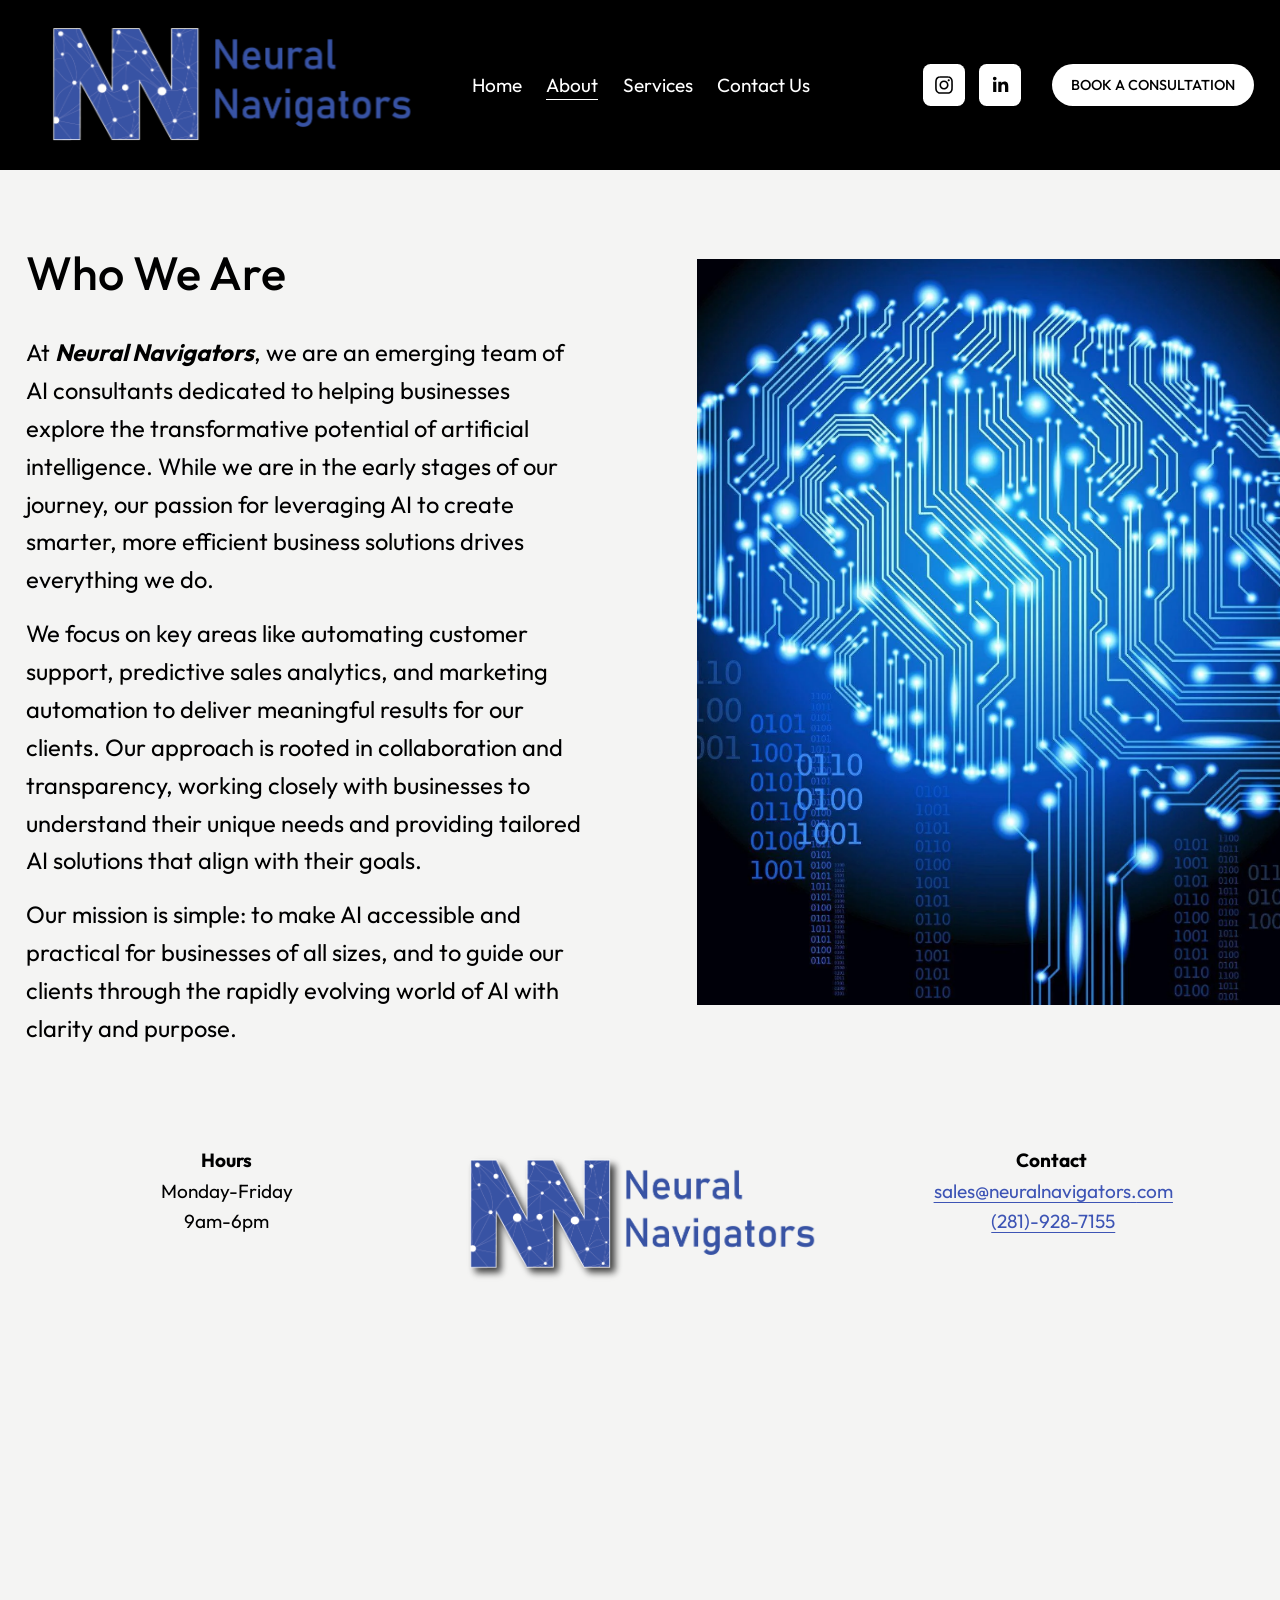
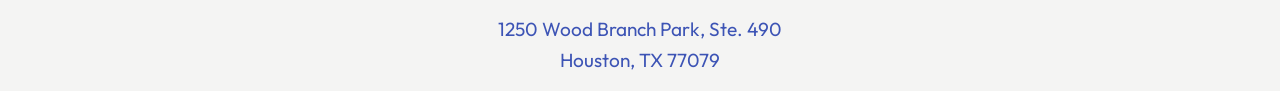
==== about.html @ 1b643cd3 "Static GitHub Pages version of the Squarespace site Co-Authored-By: Claude Opus 5.5 <noreply@anthrop" ====
<!doctype html>
<html xmlns:og="http://opengraphprotocol.org/schema/" xmlns:fb="http://www.facebook.com/2008/fbml" lang="en-US" data-authenticated-account=""><head>
    <meta http-equiv="X-UA-Compatible" content="IE=edge,chrome=1">
    <meta name="viewport" content="width=device-width, initial-scale=1">
    <!-- This is Squarespace. --><!-- squarespaceneuralnavigators -->
<base href="./">
<meta charset="utf-8">
<title>About — Neural Navigators</title>
<meta http-equiv="Accept-CH" content="Sec-CH-UA-Platform-Version, Sec-CH-UA-Model"><link rel="icon" type="image/x-icon" href="assets/img/favicon-c4ba0d.ico">
<link rel="canonical" href="about">
<meta property="og:site_name" content="Neural Navigators">
<meta property="og:title" content="About — Neural Navigators">
<meta property="og:url" content="https://neuralnavigators.com/about">
<meta property="og:type" content="website">
<meta itemprop="name" content="About — Neural Navigators">
<meta itemprop="url" content="https://neuralnavigators.com/about">
<meta name="twitter:title" content="About — Neural Navigators">
<meta name="twitter:url" content="https://neuralnavigators.com/about">
<meta name="twitter:card" content="summary">
<meta name="description" content="">
<style>@keyframes fonts-loading { 0%, 99% { color: transparent; } } html.wf-loading * { animation: fonts-loading 3s; }</style>








<link rel="stylesheet" type="text/css" href="assets/css/website.components.imagefluid.styles-d57b6c.css"><link rel="stylesheet" type="text/css" href="assets/css/website.components.html.styles-5c5753.css"><link rel="stylesheet" type="text/css" href="assets/css/site-ff2eca.css"><link rel="stylesheet" type="text/css" href="assets/css/static-c71069.css">
<!-- End of Squarespace Headers -->
    
    
  
<link rel="preconnect" href="https://fonts.googleapis.com">
<link rel="preconnect" href="https://fonts.gstatic.com" crossorigin>
<link href="https://fonts.googleapis.com/css2?family=Outfit:wght@300;400;500;600;700&display=swap" rel="stylesheet">
<link rel="stylesheet" href="assets/css/static-site.css">
</head>

  <body id="collection-6459299ee067c7358b46404e" class="
      tweak-blog-alternating-side-by-side-width-full tweak-blog-alternating-side-by-side-image-aspect-ratio-11-square tweak-blog-alternating-side-by-side-text-alignment-left tweak-blog-alternating-side-by-side-read-more-style-hide tweak-blog-alternating-side-by-side-image-text-alignment-middle tweak-blog-alternating-side-by-side-delimiter-bullet tweak-blog-alternating-side-by-side-meta-position-top tweak-blog-alternating-side-by-side-primary-meta-categories tweak-blog-alternating-side-by-side-secondary-meta-date tweak-blog-alternating-side-by-side-excerpt-show image-block-poster-text-alignment-center image-block-card-content-position-center image-block-card-text-alignment-left image-block-overlap-content-position-center image-block-overlap-text-alignment-left image-block-collage-content-position-center image-block-collage-text-alignment-center image-block-stack-text-alignment-left form-use-theme-colors form-field-style-solid form-field-shape-square form-field-border-all form-field-checkbox-type-icon form-field-checkbox-fill-solid form-field-checkbox-color-inverted form-field-checkbox-shape-square form-field-checkbox-layout-stack form-field-radio-type-icon form-field-radio-fill-solid form-field-radio-color-normal form-field-radio-shape-pill form-field-radio-layout-stack form-field-survey-fill-solid form-field-survey-color-normal form-field-survey-shape-pill form-field-hover-focus-outline form-submit-button-style-label tweak-global-animations-enabled tweak-global-animations-complexity-level-detailed tweak-global-animations-animation-style-fade tweak-global-animations-animation-type-scale tweak-global-animations-animation-curve-ease tweak-blog-masonry-width-inset tweak-blog-masonry-text-alignment-center tweak-blog-masonry-primary-meta-categories tweak-blog-masonry-secondary-meta-date tweak-blog-masonry-meta-position-top tweak-blog-masonry-read-more-style-hide tweak-blog-masonry-delimiter-space tweak-blog-masonry-image-placement-above tweak-blog-masonry-excerpt-show tweak-portfolio-grid-overlay-width-full tweak-portfolio-grid-overlay-height-large tweak-portfolio-grid-overlay-image-aspect-ratio-11-square tweak-portfolio-grid-overlay-text-placement-center tweak-portfolio-grid-overlay-show-text-after-hover tweak-blog-single-column-width-inset tweak-blog-single-column-text-alignment-center tweak-blog-single-column-image-placement-above tweak-blog-single-column-delimiter-bullet tweak-blog-single-column-read-more-style-show tweak-blog-single-column-primary-meta-categories tweak-blog-single-column-secondary-meta-date tweak-blog-single-column-meta-position-top tweak-blog-single-column-content-full-post header-width-full  tweak-fixed-header tweak-fixed-header-style-basic tweak-blog-item-width-narrow tweak-blog-item-text-alignment-left tweak-blog-item-meta-position-above-title tweak-blog-item-show-date tweak-blog-item-delimiter-bullet tweak-blog-side-by-side-width-inset tweak-blog-side-by-side-image-placement-left tweak-blog-side-by-side-image-aspect-ratio-11-square tweak-blog-side-by-side-primary-meta-categories tweak-blog-side-by-side-secondary-meta-date tweak-blog-side-by-side-meta-position-top tweak-blog-side-by-side-text-alignment-left tweak-blog-side-by-side-image-text-alignment-middle tweak-blog-side-by-side-read-more-style-show tweak-blog-side-by-side-delimiter-bullet tweak-blog-side-by-side-excerpt-show primary-button-style-solid primary-button-shape-pill secondary-button-style-outline secondary-button-shape-pill tertiary-button-style-outline tertiary-button-shape-pill tweak-events-stacked-width-full tweak-events-stacked-height-large tweak-events-stacked-show-thumbnails tweak-events-stacked-thumbnail-size-32-standard tweak-events-stacked-date-style-with-text tweak-events-stacked-show-time tweak-events-stacked-show-location tweak-events-stacked-show-excerpt tweak-blog-basic-grid-width-full tweak-blog-basic-grid-image-aspect-ratio-11-square tweak-blog-basic-grid-text-alignment-left tweak-blog-basic-grid-delimiter-bullet tweak-blog-basic-grid-image-placement-above tweak-blog-basic-grid-read-more-style-hide tweak-blog-basic-grid-primary-meta-categories tweak-blog-basic-grid-secondary-meta-date tweak-blog-basic-grid-excerpt-hide tweak-portfolio-grid-basic-width-full tweak-portfolio-grid-basic-height-small tweak-portfolio-grid-basic-image-aspect-ratio-11-square tweak-portfolio-grid-basic-text-alignment-left tweak-portfolio-grid-basic-hover-effect-fade header-overlay-alignment-center tweak-portfolio-index-background-link-format-stacked tweak-portfolio-index-background-width-full tweak-portfolio-index-background-height-large tweak-portfolio-index-background-vertical-alignment-middle tweak-portfolio-index-background-horizontal-alignment-center tweak-portfolio-index-background-delimiter-none tweak-portfolio-index-background-animation-type-fade tweak-portfolio-index-background-animation-duration-medium tweak-portfolio-hover-follow-layout-inline tweak-portfolio-hover-follow-delimiter-bullet tweak-portfolio-hover-follow-animation-type-fade tweak-portfolio-hover-follow-animation-duration-fast tweak-portfolio-hover-static-layout-inline tweak-portfolio-hover-static-front tweak-portfolio-hover-static-delimiter-hyphen tweak-portfolio-hover-static-animation-type-fade tweak-portfolio-hover-static-animation-duration-fast hide-opentable-icons opentable-style-dark tweak-product-quick-view-button-style-floating tweak-product-quick-view-button-position-center tweak-product-quick-view-lightbox-excerpt-display-truncate tweak-product-quick-view-lightbox-show-arrows tweak-product-quick-view-lightbox-show-close-button tweak-product-quick-view-lightbox-controls-weight-light native-currency-code-usd collection-6459299ee067c7358b46404e collection-type-page collection-layout-default mobile-style-available sqs-seven-one
      
        
          
        
      
    " tabindex="-1">
    <div id="siteWrapper" class="clearfix site-wrapper">
      
        <div id="floatingCart" class="floating-cart hidden">
          <a href="/cart" class="icon icon--stroke icon--fill icon--cart sqs-custom-cart">
            <span class="Cart-inner">
              



  <svg class="icon icon--cart" viewBox="0 0 31 24">
  <g class="svg-icon cart-icon--odd">
    <circle fill="none" stroke-miterlimit="10" cx="22.5" cy="21.5" r="1"></circle>
    <circle fill="none" stroke-miterlimit="10" cx="9.5" cy="21.5" r="1"></circle>
    <path fill="none" stroke-miterlimit="10" d="M0,1.5h5c0.6,0,1.1,0.4,1.1,1l1.7,13
      c0.1,0.5,0.6,1,1.1,1h15c0.5,0,1.2-0.4,1.4-0.9l3.3-8.1c0.2-0.5-0.1-0.9-0.6-0.9H12"></path>
  </g>
</svg>

              <div class="legacy-cart icon-cart-quantity">
                <span class="sqs-cart-quantity">0</span>
              </div>
            </span>
          </a>
        </div>
      

      












  <header data-test="header" id="header" class="
      
        black
      
      header theme-col--primary
    " data-section-theme="black" data-controller="Header" data-current-styles="{
&quot;layout&quot;: &quot;navCenter&quot;,
&quot;action&quot;: {
&quot;href&quot;: &quot;https://neuralnavigators.com/contactus&quot;,
&quot;buttonText&quot;: &quot;Book A Consultation&quot;,
&quot;newWindow&quot;: false
},
&quot;showSocial&quot;: true,
&quot;socialOptions&quot;: {
&quot;socialBorderShape&quot;: &quot;rounded&quot;,
&quot;socialBorderStyle&quot;: &quot;solid&quot;,
&quot;socialBorderThickness&quot;: {
&quot;unit&quot;: &quot;px&quot;,
&quot;value&quot;: 1.0
}
},
&quot;sectionTheme&quot;: &quot;black&quot;,
&quot;menuOverlayTheme&quot;: &quot;light&quot;,
&quot;menuOverlayAnimation&quot;: &quot;fade&quot;,
&quot;cartStyle&quot;: &quot;cart&quot;,
&quot;cartText&quot;: &quot;Cart&quot;,
&quot;showEmptyCartState&quot;: true,
&quot;cartOptions&quot;: {
&quot;iconType&quot;: &quot;stroke-1&quot;,
&quot;cartBorderShape&quot;: &quot;none&quot;,
&quot;cartBorderStyle&quot;: &quot;outline&quot;,
&quot;cartBorderThickness&quot;: {
&quot;unit&quot;: &quot;px&quot;,
&quot;value&quot;: 1.0
}
},
&quot;showButton&quot;: true,
&quot;showCart&quot;: false,
&quot;showAccountLogin&quot;: true,
&quot;headerStyle&quot;: &quot;theme&quot;,
&quot;languagePicker&quot;: {
&quot;enabled&quot;: false,
&quot;iconEnabled&quot;: false,
&quot;iconType&quot;: &quot;globe&quot;,
&quot;flagShape&quot;: &quot;shiny&quot;,
&quot;languageFlags&quot;: [ ]
},
&quot;iconOptions&quot;: {
&quot;desktopDropdownIconOptions&quot;: {
&quot;endcapType&quot;: &quot;square&quot;,
&quot;folderDropdownIcon&quot;: &quot;none&quot;,
&quot;languagePickerIcon&quot;: &quot;openArrowHead&quot;
},
&quot;mobileDropdownIconOptions&quot;: {
&quot;endcapType&quot;: &quot;square&quot;,
&quot;folderDropdownIcon&quot;: &quot;openArrowHead&quot;,
&quot;languagePickerIcon&quot;: &quot;openArrowHead&quot;
}
},
&quot;mobileOptions&quot;: {
&quot;layout&quot;: &quot;logoCenterNavLeft&quot;,
&quot;menuIconOptions&quot;: {
&quot;style&quot;: &quot;tripleLineHamburger&quot;,
&quot;thickness&quot;: {
&quot;unit&quot;: &quot;px&quot;,
&quot;value&quot;: 2.0
}
}
},
&quot;solidOptions&quot;: {
&quot;headerOpacity&quot;: {
&quot;unit&quot;: &quot;%&quot;,
&quot;value&quot;: 100.0
},
&quot;blurBackground&quot;: {
&quot;enabled&quot;: false,
&quot;blurRadius&quot;: {
&quot;unit&quot;: &quot;px&quot;,
&quot;value&quot;: 12.0
}
},
&quot;backgroundColor&quot;: {
&quot;type&quot;: &quot;SITE_PALETTE_COLOR&quot;,
&quot;sitePaletteColor&quot;: {
&quot;colorName&quot;: &quot;white&quot;,
&quot;alphaModifier&quot;: 1.0
}
},
&quot;navigationColor&quot;: {
&quot;type&quot;: &quot;SITE_PALETTE_COLOR&quot;,
&quot;sitePaletteColor&quot;: {
&quot;colorName&quot;: &quot;black&quot;,
&quot;alphaModifier&quot;: 1.0
}
}
},
&quot;gradientOptions&quot;: {
&quot;gradientType&quot;: &quot;faded&quot;,
&quot;headerOpacity&quot;: {
&quot;unit&quot;: &quot;%&quot;,
&quot;value&quot;: 90.0
},
&quot;blurBackground&quot;: {
&quot;enabled&quot;: false,
&quot;blurRadius&quot;: {
&quot;unit&quot;: &quot;px&quot;,
&quot;value&quot;: 12.0
}
},
&quot;backgroundColor&quot;: {
&quot;type&quot;: &quot;SITE_PALETTE_COLOR&quot;,
&quot;sitePaletteColor&quot;: {
&quot;colorName&quot;: &quot;white&quot;,
&quot;alphaModifier&quot;: 1.0
}
},
&quot;navigationColor&quot;: {
&quot;type&quot;: &quot;SITE_PALETTE_COLOR&quot;,
&quot;sitePaletteColor&quot;: {
&quot;colorName&quot;: &quot;black&quot;,
&quot;alphaModifier&quot;: 1.0
}
}
},
&quot;dropShadowOptions&quot;: {
&quot;enabled&quot;: false,
&quot;blur&quot;: {
&quot;unit&quot;: &quot;px&quot;,
&quot;value&quot;: 0.0
},
&quot;spread&quot;: {
&quot;unit&quot;: &quot;px&quot;,
&quot;value&quot;: -48.0
},
&quot;distance&quot;: {
&quot;unit&quot;: &quot;px&quot;,
&quot;value&quot;: 50.0
}
},
&quot;borderOptions&quot;: {
&quot;enabled&quot;: false,
&quot;position&quot;: &quot;bottom&quot;,
&quot;thickness&quot;: {
&quot;unit&quot;: &quot;px&quot;,
&quot;value&quot;: 4.0
},
&quot;color&quot;: {
&quot;type&quot;: &quot;SITE_PALETTE_COLOR&quot;,
&quot;sitePaletteColor&quot;: {
&quot;colorName&quot;: &quot;accent&quot;,
&quot;alphaModifier&quot;: 1.0
}
}
},
&quot;showPromotedElement&quot;: false,
&quot;buttonVariant&quot;: &quot;primary&quot;,
&quot;blurBackground&quot;: {
&quot;enabled&quot;: false,
&quot;blurRadius&quot;: {
&quot;unit&quot;: &quot;px&quot;,
&quot;value&quot;: 12.0
}
},
&quot;headerOpacity&quot;: {
&quot;unit&quot;: &quot;%&quot;,
&quot;value&quot;: 100.0
}
}" data-section-id="header" data-header-style="theme" data-language-picker="{
&quot;enabled&quot;: false,
&quot;iconEnabled&quot;: false,
&quot;iconType&quot;: &quot;globe&quot;,
&quot;flagShape&quot;: &quot;shiny&quot;,
&quot;languageFlags&quot;: [ ]
}" data-first-focusable-element="" tabindex="-1" style="
      
      
        --headerBorderColor: hsla(var(--accent-hsl), 1);
      
      
        --solidHeaderBackgroundColor: hsla(var(--white-hsl), 1);
      
      
        --solidHeaderNavigationColor: hsla(var(--black-hsl), 1);
      
      
        --gradientHeaderBackgroundColor: hsla(var(--white-hsl), 1);
      
      
        --gradientHeaderNavigationColor: hsla(var(--black-hsl), 1);
      
    ">
    <svg style="display:none" viewBox="0 0 22 22" xmlns="http://www.w3.org/2000/svg">
  <symbol id="circle">
    <path d="M11.5 17C14.5376 17 17 14.5376 17 11.5C17 8.46243 14.5376 6 11.5 6C8.46243 6 6 8.46243 6 11.5C6 14.5376 8.46243 17 11.5 17Z" fill="none"></path>
  </symbol>

  <symbol id="circleFilled">
    <path d="M11.5 17C14.5376 17 17 14.5376 17 11.5C17 8.46243 14.5376 6 11.5 6C8.46243 6 6 8.46243 6 11.5C6 14.5376 8.46243 17 11.5 17Z"></path>
  </symbol>

  <symbol id="dash">
    <path d="M11 11H19H3"></path>
  </symbol>

  <symbol id="squareFilled">
    <rect x="6" y="6" width="11" height="11"></rect>
  </symbol>

  <symbol id="square">
    <rect x="7" y="7" width="9" height="9" fill="none" stroke="inherit"></rect>
  </symbol>
  
  <symbol id="plus">
    <path d="M11 3V19"></path>
    <path d="M19 11L3 11"></path>
  </symbol>
  
  <symbol id="closedArrow">
    <path d="M11 11V2M11 18.1797L17 11.1477L5 11.1477L11 18.1797Z" fill="none"></path>
  </symbol>
  
  <symbol id="closedArrowFilled">
    <path d="M11 11L11 2" stroke="inherit" fill="none"></path>
    <path fill-rule="evenodd" clip-rule="evenodd" d="M2.74695 9.38428L19.038 9.38428L10.8925 19.0846L2.74695 9.38428Z" stroke-width="1"></path>
  </symbol>
  
  <symbol id="closedArrowHead" viewBox="0 0 22 22" xmlns="http://www.w3.org/2000/symbol">
    <path d="M18 7L11 15L4 7L18 7Z" fill="none" stroke="inherit"></path>
  </symbol>
  
  
  <symbol id="closedArrowHeadFilled" viewBox="0 0 22 22" xmlns="http://www.w3.org/2000/symbol">
    <path d="M18.875 6.5L11 15.5L3.125 6.5L18.875 6.5Z"></path>
  </symbol>
  
  <symbol id="openArrow">
    <path d="M11 18.3591L11 3" stroke="inherit" fill="none"></path>
    <path d="M18 11.5L11 18.5L4 11.5" stroke="inherit" fill="none"></path>
  </symbol>
  
  <symbol id="openArrowHead">
    <path d="M18 7L11 14L4 7" fill="none"></path>
  </symbol>

  <symbol id="pinchedArrow">
    <path d="M11 17.3591L11 2" fill="none"></path>
    <path d="M2 11C5.85455 12.2308 8.81818 14.9038 11 18C13.1818 14.8269 16.1455 12.1538 20 11" fill="none"></path>
  </symbol>

  <symbol id="pinchedArrowFilled">
    <path d="M11.05 10.4894C7.04096 8.73759 1.05005 8 1.05005 8C6.20459 11.3191 9.41368 14.1773 11.05 21C12.6864 14.0851 15.8955 11.227 21.05 8C21.05 8 15.0591 8.73759 11.05 10.4894Z" stroke-width="1"></path>
    <path d="M11 11L11 1" fill="none"></path>
  </symbol>

  <symbol id="pinchedArrowHead">
    <path d="M2 7.24091C5.85455 8.40454 8.81818 10.9318 11 13.8591C13.1818 10.8591 16.1455 8.33181 20 7.24091" fill="none"></path>
  </symbol>
  
  <symbol id="pinchedArrowHeadFilled">
    <path d="M11.05 7.1591C7.04096 5.60456 1.05005 4.95001 1.05005 4.95001C6.20459 7.89547 9.41368 10.4318 11.05 16.4864C12.6864 10.35 15.8955 7.81365 21.05 4.95001C21.05 4.95001 15.0591 5.60456 11.05 7.1591Z"></path>
  </symbol>

</svg>
    
<div class="sqs-announcement-bar-dropzone"></div>

    <div class="header-announcement-bar-wrapper">
      
      <a href="#page" class="header-skip-link sqs-button-element--primary">
        Skip to Content
      </a>
      


<style>
    @supports (-webkit-backdrop-filter: none) or (backdrop-filter: none) {
        .header-blur-background {
            
            
        }
    }
</style>
      <div class="header-border" data-header-style="theme" data-header-border="false" data-test="header-border" style="




"></div>
      <div class="header-dropshadow" data-header-style="theme" data-header-dropshadow="false" data-test="header-dropshadow" style=""></div>
      
      

      <div class="header-inner container--fluid
        
        
        
        
        
        
        
         header-mobile-layout-logo-center-nav-left
        
        
        
        
         header-layout-nav-center
        
        
        
        
        
        
        " data-test="header-inner">
        <!-- Background -->
        <div class="header-background theme-bg--primary"></div>

        <div class="header-display-desktop" data-content-field="site-title">
          

          

          

          

          

          
          
            
            <!-- Social -->
            
              
            
          
            
            <!-- Title and nav wrapper -->
            <div class="header-title-nav-wrapper">
              

              

              
                
                <!-- Title -->
                
                  <div class="
                      header-title
                      header-title--use-mobile-logo
                    " data-animation-role="header-element">
                    
                      <div class="header-title-logo">
                        <a href="./" data-animation-role="header-element">
                        <picture><source media="only screen and (pointer: coarse) and (max-width: 1024px), screen and (max-width: 799px)" ><source media="only screen and (pointer: coarse) and (min-width: 1025px), screen and (min-width: 800px)" >
<img elementtiming="nbf-header-logo-desktop" src="assets/img/microsoftteams-image-14-9ddcb9.png" alt="Neural Navigators" style="display:block" fetchpriority="high" loading="eager" decoding="async" data-loader="raw"></picture>

                        </a>
                      </div>

                    
                    
                      <div class="header-mobile-logo">
                        <a href="./" data-animation-role="header-element">
                          <picture><source media="only screen and (pointer: coarse) and (max-width: 1024px), screen and (max-width: 799px)" ><source media="only screen and (pointer: coarse) and (min-width: 1025px), screen and (min-width: 800px)" >
<img elementtiming="nbf-header-logo-mobile" src="assets/img/microsoftteams-image-14-e22c7f.png" alt="Neural Navigators" style="display:block" fetchpriority="high" loading="eager" decoding="async" data-loader="raw"></picture>

                        </a>
                      </div>
                    
                  </div>
                
              
                
                <!-- Nav -->
                <div class="header-nav">
                  <div class="header-nav-wrapper">
                    <nav class="header-nav-list">
                      


  
    <div class="header-nav-item header-nav-item--collection header-nav-item--homepage">
      <a href="./" data-animation-role="header-element">
        Home
      </a>
    </div>
  
  
  


  
    <div class="header-nav-item header-nav-item--collection header-nav-item--active">
      <a href="about" data-animation-role="header-element" aria-current="page">
        About
      </a>
    </div>
  
  
  


  
    <div class="header-nav-item header-nav-item--collection">
      <a href="services" data-animation-role="header-element">
        Services
      </a>
    </div>
  
  
  


  
    <div class="header-nav-item header-nav-item--collection">
      <a href="contactus" data-animation-role="header-element">
        Contact Us
      </a>
    </div>
  
  
  



                    </nav>
                  </div>
                </div>
              
              
            </div>
          
            
            <!-- Actions -->
            <div class="header-actions header-actions--right">
              
              
                
                  <div class="header-actions-action header-actions-action--social">
                    
                      
                        <a class="icon icon--fill  header-icon header-icon-border-shape-rounded header-icon-border-style-solid" href="http://instagram.com/neuralnavigators" target="_blank" aria-label="Instagram">
                          <svg viewBox="23 23 64 64">
                            <use xlink:href="#instagram-unauth-icon" width="110" height="110"></use>
                          </svg>
                        </a>
                      
                        <a class="icon icon--fill  header-icon header-icon-border-shape-rounded header-icon-border-style-solid" href="https://www.linkedin.com/company/neural-navigators/" target="_blank" aria-label="LinkedIn">
                          <svg viewBox="23 23 64 64">
                            <use xlink:href="#linkedin-unauth-icon" width="110" height="110"></use>
                          </svg>
                        </a>
                      
                    
                  </div>
                
              

              

            
            

              
              <div class="showOnMobile">
                
              </div>

              
              <div class="showOnDesktop">
                
              </div>

              
                <div class="header-actions-action header-actions-action--cta" data-animation-role="header-element">
                  <a class="btn btn--border theme-btn--primary-inverse sqs-button-element--primary" href="contactus">
                    Book A Consultation
                  </a>
                </div>
              
            </div>
          
            


<style>
  .top-bun, 
  .patty, 
  .bottom-bun {
    height: 2px;
  }
</style>

<!-- Burger -->
<div class="header-burger

  menu-overlay-has-visible-non-navigation-items

" data-animation-role="header-element">
  <button class="header-burger-btn burger" data-test="header-burger">
    <span hidden="" class="js-header-burger-open-title visually-hidden">Open Menu</span>
    <span hidden="" class="js-header-burger-close-title visually-hidden">Close Menu</span>
    <div class="burger-box">
      <div class="burger-inner header-menu-icon-tripleLineHamburger">
        <div class="top-bun"></div>
        <div class="patty"></div>
        <div class="bottom-bun"></div>
      </div>
    </div>
  </button>
</div>

          

        </div>
        <div class="header-display-mobile" data-content-field="site-title">
          
          
          
          
            
            <!-- Social -->
            
              
            
          
            


<style>
  .top-bun, 
  .patty, 
  .bottom-bun {
    height: 2px;
  }
</style>

<!-- Burger -->
<div class="header-burger

  menu-overlay-has-visible-non-navigation-items

" data-animation-role="header-element">
  <button class="header-burger-btn burger" data-test="header-burger">
    <span hidden="" class="js-header-burger-open-title visually-hidden">Open Menu</span>
    <span hidden="" class="js-header-burger-close-title visually-hidden">Close Menu</span>
    <div class="burger-box">
      <div class="burger-inner header-menu-icon-tripleLineHamburger">
        <div class="top-bun"></div>
        <div class="patty"></div>
        <div class="bottom-bun"></div>
      </div>
    </div>
  </button>
</div>

            
            <!-- Title and nav wrapper -->
            <div class="header-title-nav-wrapper">
              

              

              
                
                <!-- Title -->
                
                  <div class="
                      header-title
                      header-title--use-mobile-logo
                    " data-animation-role="header-element">
                    
                      <div class="header-title-logo">
                        <a href="./" data-animation-role="header-element">
                        <picture><source media="only screen and (pointer: coarse) and (max-width: 1024px), screen and (max-width: 799px)" ><source media="only screen and (pointer: coarse) and (min-width: 1025px), screen and (min-width: 800px)" >
<img elementtiming="nbf-header-logo-desktop" src="assets/img/microsoftteams-image-14-9ddcb9.png" alt="Neural Navigators" style="display:block" fetchpriority="high" loading="eager" decoding="async" data-loader="raw"></picture>

                        </a>
                      </div>

                    
                    
                      <div class="header-mobile-logo">
                        <a href="./" data-animation-role="header-element">
                          <picture><source media="only screen and (pointer: coarse) and (max-width: 1024px), screen and (max-width: 799px)" ><source media="only screen and (pointer: coarse) and (min-width: 1025px), screen and (min-width: 800px)" >
<img elementtiming="nbf-header-logo-mobile" src="assets/img/microsoftteams-image-14-e22c7f.png" alt="Neural Navigators" style="display:block" fetchpriority="high" loading="eager" decoding="async" data-loader="raw"></picture>

                        </a>
                      </div>
                    
                  </div>
                
              
                
                <!-- Nav -->
                <div class="header-nav">
                  <div class="header-nav-wrapper">
                    <nav class="header-nav-list">
                      


  
    <div class="header-nav-item header-nav-item--collection header-nav-item--homepage">
      <a href="./" data-animation-role="header-element">
        Home
      </a>
    </div>
  
  
  


  
    <div class="header-nav-item header-nav-item--collection header-nav-item--active">
      <a href="about" data-animation-role="header-element" aria-current="page">
        About
      </a>
    </div>
  
  
  


  
    <div class="header-nav-item header-nav-item--collection">
      <a href="services" data-animation-role="header-element">
        Services
      </a>
    </div>
  
  
  


  
    <div class="header-nav-item header-nav-item--collection">
      <a href="contactus" data-animation-role="header-element">
        Contact Us
      </a>
    </div>
  
  
  



                    </nav>
                  </div>
                </div>
              
              
            </div>
          
            
            <!-- Actions -->
            <div class="header-actions header-actions--right">
              
              
                
                  <div class="header-actions-action header-actions-action--social">
                    
                      
                        <a class="icon icon--fill  header-icon header-icon-border-shape-rounded header-icon-border-style-solid" href="http://instagram.com/neuralnavigators" target="_blank" aria-label="Instagram">
                          <svg viewBox="23 23 64 64">
                            <use xlink:href="#instagram-unauth-icon" width="110" height="110"></use>
                          </svg>
                        </a>
                      
                        <a class="icon icon--fill  header-icon header-icon-border-shape-rounded header-icon-border-style-solid" href="https://www.linkedin.com/company/neural-navigators/" target="_blank" aria-label="LinkedIn">
                          <svg viewBox="23 23 64 64">
                            <use xlink:href="#linkedin-unauth-icon" width="110" height="110"></use>
                          </svg>
                        </a>
                      
                    
                  </div>
                
              

              

            
            

              
              <div class="showOnMobile">
                
              </div>

              
              <div class="showOnDesktop">
                
              </div>

              
                <div class="header-actions-action header-actions-action--cta" data-animation-role="header-element">
                  <a class="btn btn--border theme-btn--primary-inverse sqs-button-element--primary" href="contactus">
                    Book A Consultation
                  </a>
                </div>
              
            </div>
          
          
          
        </div>
      </div>
    </div>
    <!-- (Mobile) Menu Navigation -->
    <div class="header-menu header-menu--folder-list
      light
      
      
      
      
      " data-section-theme="light" data-current-styles="{
&quot;layout&quot;: &quot;navCenter&quot;,
&quot;action&quot;: {
&quot;href&quot;: &quot;https://neuralnavigators.com/contactus&quot;,
&quot;buttonText&quot;: &quot;Book A Consultation&quot;,
&quot;newWindow&quot;: false
},
&quot;showSocial&quot;: true,
&quot;socialOptions&quot;: {
&quot;socialBorderShape&quot;: &quot;rounded&quot;,
&quot;socialBorderStyle&quot;: &quot;solid&quot;,
&quot;socialBorderThickness&quot;: {
&quot;unit&quot;: &quot;px&quot;,
&quot;value&quot;: 1.0
}
},
&quot;sectionTheme&quot;: &quot;black&quot;,
&quot;menuOverlayTheme&quot;: &quot;light&quot;,
&quot;menuOverlayAnimation&quot;: &quot;fade&quot;,
&quot;cartStyle&quot;: &quot;cart&quot;,
&quot;cartText&quot;: &quot;Cart&quot;,
&quot;showEmptyCartState&quot;: true,
&quot;cartOptions&quot;: {
&quot;iconType&quot;: &quot;stroke-1&quot;,
&quot;cartBorderShape&quot;: &quot;none&quot;,
&quot;cartBorderStyle&quot;: &quot;outline&quot;,
&quot;cartBorderThickness&quot;: {
&quot;unit&quot;: &quot;px&quot;,
&quot;value&quot;: 1.0
}
},
&quot;showButton&quot;: true,
&quot;showCart&quot;: false,
&quot;showAccountLogin&quot;: true,
&quot;headerStyle&quot;: &quot;theme&quot;,
&quot;languagePicker&quot;: {
&quot;enabled&quot;: false,
&quot;iconEnabled&quot;: false,
&quot;iconType&quot;: &quot;globe&quot;,
&quot;flagShape&quot;: &quot;shiny&quot;,
&quot;languageFlags&quot;: [ ]
},
&quot;iconOptions&quot;: {
&quot;desktopDropdownIconOptions&quot;: {
&quot;endcapType&quot;: &quot;square&quot;,
&quot;folderDropdownIcon&quot;: &quot;none&quot;,
&quot;languagePickerIcon&quot;: &quot;openArrowHead&quot;
},
&quot;mobileDropdownIconOptions&quot;: {
&quot;endcapType&quot;: &quot;square&quot;,
&quot;folderDropdownIcon&quot;: &quot;openArrowHead&quot;,
&quot;languagePickerIcon&quot;: &quot;openArrowHead&quot;
}
},
&quot;mobileOptions&quot;: {
&quot;layout&quot;: &quot;logoCenterNavLeft&quot;,
&quot;menuIconOptions&quot;: {
&quot;style&quot;: &quot;tripleLineHamburger&quot;,
&quot;thickness&quot;: {
&quot;unit&quot;: &quot;px&quot;,
&quot;value&quot;: 2.0
}
}
},
&quot;solidOptions&quot;: {
&quot;headerOpacity&quot;: {
&quot;unit&quot;: &quot;%&quot;,
&quot;value&quot;: 100.0
},
&quot;blurBackground&quot;: {
&quot;enabled&quot;: false,
&quot;blurRadius&quot;: {
&quot;unit&quot;: &quot;px&quot;,
&quot;value&quot;: 12.0
}
},
&quot;backgroundColor&quot;: {
&quot;type&quot;: &quot;SITE_PALETTE_COLOR&quot;,
&quot;sitePaletteColor&quot;: {
&quot;colorName&quot;: &quot;white&quot;,
&quot;alphaModifier&quot;: 1.0
}
},
&quot;navigationColor&quot;: {
&quot;type&quot;: &quot;SITE_PALETTE_COLOR&quot;,
&quot;sitePaletteColor&quot;: {
&quot;colorName&quot;: &quot;black&quot;,
&quot;alphaModifier&quot;: 1.0
}
}
},
&quot;gradientOptions&quot;: {
&quot;gradientType&quot;: &quot;faded&quot;,
&quot;headerOpacity&quot;: {
&quot;unit&quot;: &quot;%&quot;,
&quot;value&quot;: 90.0
},
&quot;blurBackground&quot;: {
&quot;enabled&quot;: false,
&quot;blurRadius&quot;: {
&quot;unit&quot;: &quot;px&quot;,
&quot;value&quot;: 12.0
}
},
&quot;backgroundColor&quot;: {
&quot;type&quot;: &quot;SITE_PALETTE_COLOR&quot;,
&quot;sitePaletteColor&quot;: {
&quot;colorName&quot;: &quot;white&quot;,
&quot;alphaModifier&quot;: 1.0
}
},
&quot;navigationColor&quot;: {
&quot;type&quot;: &quot;SITE_PALETTE_COLOR&quot;,
&quot;sitePaletteColor&quot;: {
&quot;colorName&quot;: &quot;black&quot;,
&quot;alphaModifier&quot;: 1.0
}
}
},
&quot;dropShadowOptions&quot;: {
&quot;enabled&quot;: false,
&quot;blur&quot;: {
&quot;unit&quot;: &quot;px&quot;,
&quot;value&quot;: 0.0
},
&quot;spread&quot;: {
&quot;unit&quot;: &quot;px&quot;,
&quot;value&quot;: -48.0
},
&quot;distance&quot;: {
&quot;unit&quot;: &quot;px&quot;,
&quot;value&quot;: 50.0
}
},
&quot;borderOptions&quot;: {
&quot;enabled&quot;: false,
&quot;position&quot;: &quot;bottom&quot;,
&quot;thickness&quot;: {
&quot;unit&quot;: &quot;px&quot;,
&quot;value&quot;: 4.0
},
&quot;color&quot;: {
&quot;type&quot;: &quot;SITE_PALETTE_COLOR&quot;,
&quot;sitePaletteColor&quot;: {
&quot;colorName&quot;: &quot;accent&quot;,
&quot;alphaModifier&quot;: 1.0
}
}
},
&quot;showPromotedElement&quot;: false,
&quot;buttonVariant&quot;: &quot;primary&quot;,
&quot;blurBackground&quot;: {
&quot;enabled&quot;: false,
&quot;blurRadius&quot;: {
&quot;unit&quot;: &quot;px&quot;,
&quot;value&quot;: 12.0
}
},
&quot;headerOpacity&quot;: {
&quot;unit&quot;: &quot;%&quot;,
&quot;value&quot;: 100.0
}
}" data-section-id="overlay-nav" data-show-account-login="true" data-test="header-menu">
      <div class="header-menu-bg theme-bg--primary"></div>
      <div class="header-menu-nav">
        <nav class="header-menu-nav-list">
          <div data-folder="root" class="header-menu-nav-folder">
            <div class="header-menu-nav-folder-content">
              <!-- Menu Navigation -->
<div class="header-menu-nav-wrapper">
  
    
      
        
          
            <div class="container header-menu-nav-item header-menu-nav-item--collection header-menu-nav-item--homepage">
              <a href="./">
                <div class="header-menu-nav-item-content">
                  Home
                </div>
              </a>
            </div>
          
        
      
    
      
        
          
            <div class="container header-menu-nav-item header-menu-nav-item--collection header-menu-nav-item--active">
              <a href="about" aria-current="page">
                <div class="header-menu-nav-item-content">
                  About
                </div>
              </a>
            </div>
          
        
      
    
      
        
          
            <div class="container header-menu-nav-item header-menu-nav-item--collection">
              <a href="services">
                <div class="header-menu-nav-item-content">
                  Services
                </div>
              </a>
            </div>
          
        
      
    
      
        
          
            <div class="container header-menu-nav-item header-menu-nav-item--collection">
              <a href="contactus">
                <div class="header-menu-nav-item-content">
                  Contact Us
                </div>
              </a>
            </div>
          
        
      
    
  
</div>

              
            </div>
            
              <div class="header-menu-actions social-accounts">
                
                  
                    <div class="header-menu-actions-action header-menu-actions-action--social mobile">
                      <a class="icon icon--lg icon--fill  header-icon header-icon-border-shape-rounded header-icon-border-style-solid" href="http://instagram.com/neuralnavigators" target="_blank" aria-label="Instagram">
                        <svg viewBox="23 23 64 64">
                          <use xlink:href="#instagram-unauth-icon" width="110" height="110"></use>
                        </svg>
                      </a>
                    </div>
                  
                    <div class="header-menu-actions-action header-menu-actions-action--social mobile">
                      <a class="icon icon--lg icon--fill  header-icon header-icon-border-shape-rounded header-icon-border-style-solid" href="https://www.linkedin.com/company/neural-navigators/" target="_blank" aria-label="LinkedIn">
                        <svg viewBox="23 23 64 64">
                          <use xlink:href="#linkedin-unauth-icon" width="110" height="110"></use>
                        </svg>
                      </a>
                    </div>
                  
                
              </div>
            
            
            
            <div class="header-menu-cta">
              <a class="theme-btn--primary btn sqs-button-element--primary" href="contactus">
                Book A Consultation
              </a>
            </div>
            
          </div>
        </nav>
      </div>
    </div>
    
    
  </header>




      <main id="page" class="container" role="main">
        
          
            <article class="page-regions" id="page-regions" data-collection-id="6459299ee067c7358b46404e" data-item-id="" data-regions-source="collection">
  
  
  
    
    
    
    <section class="region" data-region-id="4f5fc7365671bf48a116e90e" data-region-source="collection">
      
    
      
        
        


  
  











<section data-test="page-section" data-section-theme="light" class="page-section 
    
      full-bleed-section
      layout-engine-section
    
    background-width--full-bleed
    
      section-height--medium
    
    
      content-width--wide
    
    horizontal-alignment--center
    vertical-alignment--middle
    
      
    
    
    light" data-section-id="6459299ee067c7358b464051" data-controller="SectionWrapperController" data-current-styles="{
&quot;imageOverlayOpacity&quot;: 0.15,
&quot;backgroundWidth&quot;: &quot;background-width--full-bleed&quot;,
&quot;sectionHeight&quot;: &quot;section-height--medium&quot;,
&quot;horizontalAlignment&quot;: &quot;horizontal-alignment--center&quot;,
&quot;verticalAlignment&quot;: &quot;vertical-alignment--middle&quot;,
&quot;contentWidth&quot;: &quot;content-width--wide&quot;,
&quot;customContentWidth&quot;: 50,
&quot;sectionTheme&quot;: &quot;light&quot;,
&quot;sectionAnimation&quot;: &quot;none&quot;,
&quot;backgroundMode&quot;: &quot;image&quot;
}" data-current-context="{
&quot;video&quot;: {
&quot;playbackSpeed&quot;: 0.5,
&quot;filter&quot;: 2,
&quot;filterStrength&quot;: 0,
&quot;zoom&quot;: 0,
&quot;videoSourceProvider&quot;: &quot;none&quot;
},
&quot;backgroundImageId&quot;: null,
&quot;backgroundMediaEffect&quot;: {
&quot;type&quot;: &quot;none&quot;
},
&quot;divider&quot;: null,
&quot;typeName&quot;: &quot;page&quot;
}" data-animation="none" data-fluid-engine-section="" data-sqsp-section="fluid-engine">
  <div class="section-border">
    <div class="section-background">
    
      
    
    </div>
  </div>
  <div class="content-wrapper" style="
      
        
      
    ">
    <div class="content">
      
      
      
      
      
      
      
      
      
      
      <div data-fluid-engine="true"><style>

.fe-6459299ee067c7358b464050 {
  --grid-gutter: calc(var(--sqs-mobile-site-gutter, 6vw) - 11.0px);
  --cell-max-width: calc( ( var(--sqs-site-max-width, 1500px) - (11.0px * (8 - 1)) ) / 8 );

  display: grid;
  position: relative;
  grid-area: 1/1/-1/-1;
  grid-template-rows: repeat(28,minmax(24px, auto));
  grid-template-columns:
    minmax(var(--grid-gutter), 1fr)
    repeat(8, minmax(0, var(--cell-max-width)))
    minmax(var(--grid-gutter), 1fr);
  row-gap: 11.0px;
  column-gap: 11.0px;
  overflow-x: hidden;
  overflow-x: clip;
}

@media (min-width: 768px) {
  .background-width--inset .fe-6459299ee067c7358b464050 {
    --inset-padding: calc(var(--sqs-site-gutter) * 2);
  }

  .fe-6459299ee067c7358b464050 {
    --grid-gutter: calc(var(--sqs-site-gutter, 4vw) - 11.0px);
    --cell-max-width: calc( ( var(--sqs-site-max-width, 1500px) - (11.0px * (24 - 1)) ) / 24 );
    --inset-padding: 0vw;

    --row-height-scaling-factor: 0.0215;
    --container-width: min(var(--sqs-site-max-width, 1500px), calc(100vw - var(--sqs-site-gutter, 4vw) * 2 - var(--inset-padding) ));

    grid-template-rows: repeat(21,minmax(calc(var(--container-width) * var(--row-height-scaling-factor)), auto));
    grid-template-columns:
      minmax(var(--grid-gutter), 1fr)
      repeat(24, minmax(0, var(--cell-max-width)))
      minmax(var(--grid-gutter), 1fr);
  }
}


  .fe-block-6c1b452c37e2de2911b1 {
    grid-area: 1/2/15/10;
    z-index: 0;

    @media (max-width: 767px) {
      
      
    }
  }

  .fe-block-6c1b452c37e2de2911b1 .sqs-block {
    justify-content: center;
  }

  .fe-block-6c1b452c37e2de2911b1 .sqs-block-alignment-wrapper {
    align-items: center;
  }

  @media (min-width: 768px) {
    .fe-block-6c1b452c37e2de2911b1 {
      grid-area: 3/15/21/27;
      z-index: 0;

      

      
    }

    .fe-block-6c1b452c37e2de2911b1 .sqs-block {
      justify-content: flex-start;
    }

    .fe-block-6c1b452c37e2de2911b1 .sqs-block-alignment-wrapper {
      align-items: flex-start;
    }
  }

  .fe-block-5ce434183fd7239aaadd {
    grid-area: 15/2/17/10;
    z-index: 1;

    @media (max-width: 767px) {
      
      
    }
  }

  .fe-block-5ce434183fd7239aaadd .sqs-block {
    justify-content: center;
  }

  .fe-block-5ce434183fd7239aaadd .sqs-block-alignment-wrapper {
    align-items: center;
  }

  @media (min-width: 768px) {
    .fe-block-5ce434183fd7239aaadd {
      grid-area: 2/2/5/13;
      z-index: 1;

      

      
    }

    .fe-block-5ce434183fd7239aaadd .sqs-block {
      justify-content: center;
    }

    .fe-block-5ce434183fd7239aaadd .sqs-block-alignment-wrapper {
      align-items: center;
    }
  }

  .fe-block-193f22b281707ebbbe50 {
    grid-area: 17/2/29/10;
    z-index: 2;

    @media (max-width: 767px) {
      
      
    }
  }

  .fe-block-193f22b281707ebbbe50 .sqs-block {
    justify-content: center;
  }

  .fe-block-193f22b281707ebbbe50 .sqs-block-alignment-wrapper {
    align-items: center;
  }

  @media (min-width: 768px) {
    .fe-block-193f22b281707ebbbe50 {
      grid-area: 5/2/22/13;
      z-index: 2;

      

      
    }

    .fe-block-193f22b281707ebbbe50 .sqs-block {
      justify-content: center;
    }

    .fe-block-193f22b281707ebbbe50 .sqs-block-alignment-wrapper {
      align-items: center;
    }
  }

</style><div class="fluid-engine fe-6459299ee067c7358b464050"><div class="fe-block fe-block-6c1b452c37e2de2911b1"><div class="sqs-block website-component-block sqs-block-website-component sqs-block-image image-block" data-aspect-ratio="111.94707630206872" data-block-type="1337" data-definition-name="website.components.imageFluid" data-sqsp-block="image" data-website-component-id="6c1b452c37e2de2911b1" id="block-6c1b452c37e2de2911b1"><div class="sqs-block-content">
































  
  
  <div class="fluid-image-component-root image-block-outer-wrapper design-layout-fluid image-position-right combination-animation-site-default individual-animation-site-default
    }" data-component-id="6c1b452c37e2de2911b1" data-test="image-block-fluid-outer-wrapper" data-is-image-stretched="true" data-is-mask-applied="false" data-media-focal-point="0.5,0.5" data-bpo="" data-breakpoints="[{&quot;id&quot;:&quot;system_desktop&quot;,&quot;name&quot;:&quot;Desktop&quot;},{&quot;id&quot;:&quot;system_mobile&quot;,&quot;name&quot;:&quot;Mobile&quot;,&quot;maxWidth&quot;:&quot;767px&quot;}]">
    <div class="fluid-image-animation-wrapper sqs-image sqs-block-alignment-wrapper" data-animation-role="image">
      <div class="fluid-image-container sqs-image-content js-image-container visitor-mode" data-sqsp-image-block-image-container="">
        
          
  
      
        
        
        
  
  <div class="js-content-mode-element-wrapper js-content-mode-element-system_desktop">
    
      
        <div class="js-content-mode-element content-fill">
          
  
  
  
  
  
  
  <img data-stretch="true" data-src="assets/img/screenshot-2023-05-08-120136-0ef2e4.png" data-image="assets/img/screenshot-2023-05-08-120136-0ef2e4.png" data-image-dimensions="1488x937" data-image-focal-point="0.5,0.5" data-sqsp-image-block-image="" alt="" data-licensed-asset-preview="false" data-load="false" elementtiming="system-image-block" src="assets/img/screenshot-2023-05-08-120136-0ef2e4.png" width="1488" height="937" sizes="auto, 100vw" style="display:block;object-position: var(--image-component-focal-point);object-fit: var(--image-component-object-fit);"  decoding="auto" data-loader="sqs" data-image-component="1.0.1">
  
    
  
  <div class="fluidImageOverlay"></div>

        </div>
      
    
  </div>
  
  
  


      
    
      
         
      
    
  

        
      </div>
    </div>
    <style>
      
      
      
      #block-6c1b452c37e2de2911b1 {
        --image-component-focal-point: 50% 50%;
        
  --image-component-object-fit: cover;
  --image-component-overlay-opacity: 0;
  --image-component-overlay-blend-mode: normal;
  
  --image-component-native-aspect-ratio: 1488/937;
  
  
  

      }
      #block-6c1b452c37e2de2911b1 .fluid-image-container.visitor-mode {
        
  
  overflow: hidden;-webkit-mask-image: -webkit-radial-gradient(white, black);clip-path: none;-webkit-clip-path: none;

      }
      #block-6c1b452c37e2de2911b1 .js-content-mode-element-wrapper {
        position: relative;
        width: 100%;
        height: 100%;
        display: none;
      }
      #block-6c1b452c37e2de2911b1 .js-content-mode-element-system_desktop {
        display: block;
      }
    </style>
    <style class="transform-overrides-vars">
  
</style>

    



  </div>

</div></div></div><div class="fe-block fe-block-5ce434183fd7239aaadd"><div class="sqs-block website-component-block sqs-block-website-component sqs-block-html html-block" data-block-type="1337" data-definition-name="website.components.html" data-sqsp-block="text" data-website-component-id="5ce434183fd7239aaadd" id="block-5ce434183fd7239aaadd"><div class="sqs-block-content"><div class="sqs-text-block-container">
  
  <div class="sqs-html-content" data-sqsp-text-block-content=""><h2 style="white-space:pre-wrap;">Who We Are</h2></div>


  
<style id="container-styles">#block-5ce434183fd7239aaadd {
    
    --stroke-style: none;--stroke-thickness: 6px;
    
      
      
      
    



  }

  #block-5ce434183fd7239aaadd .sqs-html-content {
    
    --tweak-text-block-padding: 6% 6% 6% 6%;
  --tweak-text-block-padding: initial;
}

  .fe-block-5ce434183fd7239aaadd {
      mix-blend-mode: var(--tweak-text-block-blend
  );
      border-radius: var(--tweak-text-block-radius);
  }

  
  
.fe-block-5ce434183fd7239aaadd {
      --tweak-text-block-radius: 0px 0px 0px 0px;
    }


  
  .fe-block-5ce434183fd7239aaadd {
      --tweak-text-block-blend
  : normal;
    }
  

  .fe-block-5ce434183fd7239aaadd {
    --blur-value: blur(15px);}

</style>

<style id="override-container-styles">
    @media screen and (max-width: 767px) {
          
            

#block-5ce434183fd7239aaadd {
            
            }
        }
    
  
    @media screen and (max-width: 767px) {
          #block-5ce434183fd7239aaadd .sqs-html-content {
            
            }
        }
    
  @media screen and (max-width: 767px) {
          
          

          
          
          
        }</style>
<style class="transform-overrides-vars">
  
</style>




</div>
</div></div></div><div class="fe-block fe-block-193f22b281707ebbbe50"><div class="sqs-block website-component-block sqs-block-website-component sqs-block-html html-block" data-block-type="1337" data-definition-name="website.components.html" data-sqsp-block="text" data-website-component-id="193f22b281707ebbbe50" id="block-193f22b281707ebbbe50"><div class="sqs-block-content"><div class="sqs-text-block-container">
  
  <div class="sqs-html-content" data-sqsp-text-block-content=""><p class="sqsrte-large" style="white-space:pre-wrap;">At <span class="sqsrte-text-color--black"><strong><em>Neural Navigators</em></strong></span>, we are an emerging team of AI consultants dedicated to helping businesses explore the transformative potential of artificial intelligence. While we are in the early stages of our journey, our passion for leveraging AI to create smarter, more efficient business solutions drives everything we do.</p><p class="sqsrte-large" style="white-space:pre-wrap;">We focus on key areas like automating customer support, predictive sales analytics, and marketing automation to deliver meaningful results for our clients. Our approach is rooted in collaboration and transparency, working closely with businesses to understand their unique needs and providing tailored AI solutions that align with their goals.</p><p class="sqsrte-large" style="white-space:pre-wrap;">Our mission is simple: to make AI accessible and practical for businesses of all sizes, and to guide our clients through the rapidly evolving world of AI with clarity and purpose.</p></div>


  
<style id="container-styles">#block-193f22b281707ebbbe50 {
    
    --stroke-style: none;--stroke-thickness: 6px;
    
      
      
      
    



  }

  #block-193f22b281707ebbbe50 .sqs-html-content {
    
    --tweak-text-block-padding: 6% 6% 6% 6%;
  --tweak-text-block-padding: initial;
}

  .fe-block-193f22b281707ebbbe50 {
      mix-blend-mode: var(--tweak-text-block-blend
  );
      border-radius: var(--tweak-text-block-radius);
  }

  
  
.fe-block-193f22b281707ebbbe50 {
      --tweak-text-block-radius: 0px 0px 0px 0px;
    }


  
  .fe-block-193f22b281707ebbbe50 {
      --tweak-text-block-blend
  : normal;
    }
  

  .fe-block-193f22b281707ebbbe50 {
    --blur-value: blur(15px);}

</style>

<style id="override-container-styles">
    @media screen and (max-width: 767px) {
          
            

#block-193f22b281707ebbbe50 {
            
            }
        }
    
  
    @media screen and (max-width: 767px) {
          #block-193f22b281707ebbbe50 .sqs-html-content {
            
            }
        }
    
  @media screen and (max-width: 767px) {
          
          

          
          
          
        }</style>
<style class="transform-overrides-vars">
  
</style>




</div>
</div></div></div></div></div>
    </div>
  
  </div>
  
</section>

      
    
  
    </section>
  
</article>

          

          

          
            
              
            
          
        
      </main>
      
        <footer class="sections" id="footer-sections" data-footer-sections="">
  
  
  
  
  
  
    
    


  
  











<section data-test="page-section" data-section-theme="light" class="page-section 
    
      full-bleed-section
      layout-engine-section
    
    background-width--full-bleed
    
      
        section-height--custom
      
    
    
      content-width--wide
    
    horizontal-alignment--center
    vertical-alignment--middle
    
      
    
    
    light" data-section-id="644814a90f450a0625b21b84" data-controller="SectionWrapperController" data-current-styles="{
&quot;imageOverlayOpacity&quot;: 0.15,
&quot;backgroundWidth&quot;: &quot;background-width--full-bleed&quot;,
&quot;sectionHeight&quot;: &quot;section-height--custom&quot;,
&quot;customSectionHeight&quot;: 10,
&quot;horizontalAlignment&quot;: &quot;horizontal-alignment--center&quot;,
&quot;verticalAlignment&quot;: &quot;vertical-alignment--middle&quot;,
&quot;contentWidth&quot;: &quot;content-width--wide&quot;,
&quot;customContentWidth&quot;: 50,
&quot;sectionTheme&quot;: &quot;light&quot;,
&quot;sectionAnimation&quot;: &quot;none&quot;,
&quot;backgroundMode&quot;: &quot;image&quot;
}" data-current-context="{
&quot;video&quot;: {
&quot;playbackSpeed&quot;: 0.5,
&quot;filter&quot;: 1,
&quot;filterStrength&quot;: 0,
&quot;zoom&quot;: 0,
&quot;videoSourceProvider&quot;: &quot;none&quot;
},
&quot;backgroundImageId&quot;: null,
&quot;backgroundMediaEffect&quot;: {
&quot;type&quot;: &quot;none&quot;
},
&quot;divider&quot;: null,
&quot;typeName&quot;: &quot;page&quot;
}" data-animation="none" data-fluid-engine-section="" style="min-height: 10vh;" data-sqsp-section="fluid-engine">
  <div class="section-border">
    <div class="section-background">
    
      
    
    </div>
  </div>
  <div class="content-wrapper" style="
      
        
          
          padding-top: calc(10vmax / 10); padding-bottom: calc(10vmax / 10);
        
      
    ">
    <div class="content">
      
      
      
      
      
      
      
      
      
      
      <div data-fluid-engine="true"><style>

.fe-644814a90f450a0625b21b83 {
  --grid-gutter: calc(var(--sqs-mobile-site-gutter, 6vw) - 11.0px);
  --cell-max-width: calc( ( var(--sqs-site-max-width, 1500px) - (11.0px * (8 - 1)) ) / 8 );

  display: grid;
  position: relative;
  grid-area: 1/1/-1/-1;
  grid-template-rows: repeat(29,minmax(24px, auto));
  grid-template-columns:
    minmax(var(--grid-gutter), 1fr)
    repeat(8, minmax(0, var(--cell-max-width)))
    minmax(var(--grid-gutter), 1fr);
  row-gap: 11.0px;
  column-gap: 11.0px;
  overflow-x: hidden;
  overflow-x: clip;
}

@media (min-width: 768px) {
  .background-width--inset .fe-644814a90f450a0625b21b83 {
    --inset-padding: calc(var(--sqs-site-gutter) * 2);
  }

  .fe-644814a90f450a0625b21b83 {
    --grid-gutter: calc(var(--sqs-site-gutter, 4vw) - 11.0px);
    --cell-max-width: calc( ( var(--sqs-site-max-width, 1500px) - (11.0px * (24 - 1)) ) / 24 );
    --inset-padding: 0vw;

    --row-height-scaling-factor: 0.0215;
    --container-width: min(var(--sqs-site-max-width, 1500px), calc(100vw - var(--sqs-site-gutter, 4vw) * 2 - var(--inset-padding) ));

    grid-template-rows: repeat(12,minmax(calc(var(--container-width) * var(--row-height-scaling-factor)), auto));
    grid-template-columns:
      minmax(var(--grid-gutter), 1fr)
      repeat(24, minmax(0, var(--cell-max-width)))
      minmax(var(--grid-gutter), 1fr);
  }
}


  .fe-block-yui_3_17_2_1_1683900638578_14869 {
    grid-area: 1/2/7/10;
    z-index: 5;

    @media (max-width: 767px) {
      
      
    }
  }

  .fe-block-yui_3_17_2_1_1683900638578_14869 .sqs-block {
    justify-content: center;
  }

  .fe-block-yui_3_17_2_1_1683900638578_14869 .sqs-block-alignment-wrapper {
    align-items: center;
  }

  @media (min-width: 768px) {
    .fe-block-yui_3_17_2_1_1683900638578_14869 {
      grid-area: 1/6/5/22;
      z-index: 5;

      

      
    }

    .fe-block-yui_3_17_2_1_1683900638578_14869 .sqs-block {
      justify-content: center;
    }

    .fe-block-yui_3_17_2_1_1683900638578_14869 .sqs-block-alignment-wrapper {
      align-items: center;
    }
  }

  .fe-block-67845bacb37e25f7875c {
    grid-area: 8/2/11/10;
    z-index: 1;

    @media (max-width: 767px) {
      
      
    }
  }

  .fe-block-67845bacb37e25f7875c .sqs-block {
    justify-content: flex-start;
  }

  .fe-block-67845bacb37e25f7875c .sqs-block-alignment-wrapper {
    align-items: flex-start;
  }

  @media (min-width: 768px) {
    .fe-block-67845bacb37e25f7875c {
      grid-area: 1/2/4/10;
      z-index: 1;

      

      
    }

    .fe-block-67845bacb37e25f7875c .sqs-block {
      justify-content: flex-start;
    }

    .fe-block-67845bacb37e25f7875c .sqs-block-alignment-wrapper {
      align-items: flex-start;
    }
  }

  .fe-block-yui_3_17_2_1_1683560401205_20965 {
    grid-area: 11/2/23/10;
    z-index: 3;

    @media (max-width: 767px) {
      
      
    }
  }

  .fe-block-yui_3_17_2_1_1683560401205_20965 .sqs-block {
    justify-content: flex-start;
  }

  .fe-block-yui_3_17_2_1_1683560401205_20965 .sqs-block-alignment-wrapper {
    align-items: flex-start;
  }

  @media (min-width: 768px) {
    .fe-block-yui_3_17_2_1_1683560401205_20965 {
      grid-area: 5/9/11/19;
      z-index: 3;

      

      
    }

    .fe-block-yui_3_17_2_1_1683560401205_20965 .sqs-block {
      justify-content: flex-start;
    }

    .fe-block-yui_3_17_2_1_1683560401205_20965 .sqs-block-alignment-wrapper {
      align-items: flex-start;
    }
  }

  .fe-block-yui_3_17_2_1_1683560401205_27859 {
    grid-area: 23/2/25/10;
    z-index: 4;

    @media (max-width: 767px) {
      
      
    }
  }

  .fe-block-yui_3_17_2_1_1683560401205_27859 .sqs-block {
    justify-content: flex-start;
  }

  .fe-block-yui_3_17_2_1_1683560401205_27859 .sqs-block-alignment-wrapper {
    align-items: flex-start;
  }

  @media (min-width: 768px) {
    .fe-block-yui_3_17_2_1_1683560401205_27859 {
      grid-area: 11/11/13/17;
      z-index: 4;

      

      
    }

    .fe-block-yui_3_17_2_1_1683560401205_27859 .sqs-block {
      justify-content: flex-start;
    }

    .fe-block-yui_3_17_2_1_1683560401205_27859 .sqs-block-alignment-wrapper {
      align-items: flex-start;
    }
  }

  .fe-block-c71d68946057fa838505 {
    grid-area: 25/2/28/10;
    z-index: 2;

    @media (max-width: 767px) {
      
      
    }
  }

  .fe-block-c71d68946057fa838505 .sqs-block {
    justify-content: flex-start;
  }

  .fe-block-c71d68946057fa838505 .sqs-block-alignment-wrapper {
    align-items: flex-start;
  }

  @media (min-width: 768px) {
    .fe-block-c71d68946057fa838505 {
      grid-area: 1/18/4/26;
      z-index: 2;

      

      
    }

    .fe-block-c71d68946057fa838505 .sqs-block {
      justify-content: flex-start;
    }

    .fe-block-c71d68946057fa838505 .sqs-block-alignment-wrapper {
      align-items: flex-start;
    }
  }

</style><div class="fluid-engine fe-644814a90f450a0625b21b83"><div class="fe-block fe-block-yui_3_17_2_1_1683900638578_14869"><div class="sqs-block website-component-block sqs-block-website-component sqs-block-image image-block" data-block-type="1337" data-definition-name="website.components.imageFluid" data-sqsp-block="image" data-website-component-id="yui_3_17_2_1_1683900638578_14869" id="block-yui_3_17_2_1_1683900638578_14869"><div class="sqs-block-content">
































  
  
  <div class="fluid-image-component-root image-block-outer-wrapper design-layout-fluid image-position-center image-component-container-fit combination-animation-site-default individual-animation-site-default
    }" data-component-id="yui_3_17_2_1_1683900638578_14869" data-test="image-block-fluid-outer-wrapper" data-is-image-stretched="false" data-is-mask-applied="false" data-media-focal-point="0.5,0.5" data-bpo="" data-breakpoints="[{&quot;id&quot;:&quot;system_desktop&quot;,&quot;name&quot;:&quot;Desktop&quot;},{&quot;id&quot;:&quot;system_mobile&quot;,&quot;name&quot;:&quot;Mobile&quot;,&quot;maxWidth&quot;:&quot;767px&quot;}]">
    <div class="fluid-image-animation-wrapper sqs-image sqs-block-alignment-wrapper" data-animation-role="image">
      <div class="fluid-image-container sqs-image-content js-image-container visitor-mode" data-sqsp-image-block-image-container="">
        
          
  
      
        
        
        
  
  <div class="js-content-mode-element-wrapper js-content-mode-element-system_desktop">
    
      
        <div class="js-content-mode-element content-fit">
          
  
  
  
  
  
  
  <img data-stretch="false" data-src="assets/img/microsoftteams-image-14-2a9161.png" data-image="assets/img/microsoftteams-image-14-2a9161.png" data-image-dimensions="1727x612" data-image-focal-point="0.5,0.5" data-sqsp-image-block-image="" alt="" data-licensed-asset-preview="false" data-load="false" elementtiming="system-image-block" src="assets/img/microsoftteams-image-14-2a9161.png" width="1727" height="612" sizes="auto, (max-width: 640px) 100vw, (max-width: 767px) 100.00vw, 66.67vw" style="display:block;object-position: var(--image-component-focal-point);object-fit: var(--image-component-object-fit);"  loading="lazy" decoding="async" data-loader="sqs" data-image-component="1.0.1">
  
    
  
  <div class="fluidImageOverlay"></div>

        </div>
      
    
  </div>
  
  
  


      
    
      
         
      
    
  

        
      </div>
    </div>
    <style>
      
      
      
      #block-yui_3_17_2_1_1683900638578_14869 {
        --image-component-focal-point: 50% 50%;
        
  --image-component-object-fit: contain;
  --image-component-overlay-opacity: 0;
  --image-component-overlay-blend-mode: normal;
  
  --image-component-native-aspect-ratio: 1727/612;
  
  
  

      }
      #block-yui_3_17_2_1_1683900638578_14869 .fluid-image-container.visitor-mode {
        
  
  overflow: hidden;-webkit-mask-image: -webkit-radial-gradient(white, black);clip-path: none;-webkit-clip-path: none;

      }
      #block-yui_3_17_2_1_1683900638578_14869 .js-content-mode-element-wrapper {
        position: relative;
        width: 100%;
        height: 100%;
        display: none;
      }
      #block-yui_3_17_2_1_1683900638578_14869 .js-content-mode-element-system_desktop {
        display: block;
      }
    </style>
    <style class="transform-overrides-vars">
  
</style>

    



  </div>

</div></div></div><div class="fe-block fe-block-67845bacb37e25f7875c"><div class="sqs-block website-component-block sqs-block-website-component sqs-block-html html-block" data-block-type="1337" data-definition-name="website.components.html" data-sqsp-block="text" data-website-component-id="67845bacb37e25f7875c" id="block-67845bacb37e25f7875c"><div class="sqs-block-content"><div class="sqs-text-block-container">
  
  <div class="sqs-html-content" data-sqsp-text-block-content=""><p style="text-align:center;white-space:pre-wrap;" class=""><strong>Hours<br></strong>Monday-Friday<br>9am-6pm</p></div>


  
<style id="container-styles">#block-67845bacb37e25f7875c {
    
    --stroke-style: none;--stroke-thickness: 6px;
    
      
      
      
    



  }

  #block-67845bacb37e25f7875c .sqs-html-content {
    
    --tweak-text-block-padding: 6% 6% 6% 6%;
  --tweak-text-block-padding: initial;
}

  .fe-block-67845bacb37e25f7875c {
      mix-blend-mode: var(--tweak-text-block-blend
  );
      border-radius: var(--tweak-text-block-radius);
  }

  
  
.fe-block-67845bacb37e25f7875c {
      --tweak-text-block-radius: 0px 0px 0px 0px;
    }


  
  .fe-block-67845bacb37e25f7875c {
      --tweak-text-block-blend
  : normal;
    }
  

  .fe-block-67845bacb37e25f7875c {
    --blur-value: blur(15px);}

</style>

<style id="override-container-styles">
    @media screen and (max-width: 767px) {
          
            

#block-67845bacb37e25f7875c {
            
            }
        }
    
  
    @media screen and (max-width: 767px) {
          #block-67845bacb37e25f7875c .sqs-html-content {
            
            }
        }
    
  @media screen and (max-width: 767px) {
          
          

          
          
          
        }</style>
<style class="transform-overrides-vars">
  
</style>




</div>
</div></div></div><div class="fe-block fe-block-yui_3_17_2_1_1683560401205_20965"><div class="sqs-block website-component-block sqs-block-website-component sqs-block-map map-block sized vsize-12" data-block-type="1337" data-definition-name="website.components.map" data-website-component-id="yui_3_17_2_1_1683560401205_20965" id="block-yui_3_17_2_1_1683560401205_20965"><div class="sqs-block-content"><iframe class="static-map" title="Map to Neural Navigators" loading="lazy" src="https://maps.google.com/maps?q=1250+Wood+Branch+Park+Dr+Ste+490,+Houston,+TX+77079&amp;z=13&amp;output=embed"></iframe><div hidden>
  &nbsp;
  
    



  
</div>

  <style class="transform-overrides-vars">
  
</style>


</div></div></div><div class="fe-block fe-block-yui_3_17_2_1_1683560401205_27859"><div class="sqs-block website-component-block sqs-block-website-component sqs-block-html html-block" data-block-type="1337" data-definition-name="website.components.html" data-sqsp-block="text" data-website-component-id="yui_3_17_2_1_1683560401205_27859" id="block-yui_3_17_2_1_1683560401205_27859"><div class="sqs-block-content"><div class="sqs-text-block-container">
  
  <div class="sqs-html-content" data-sqsp-text-block-content=""><p style="text-align:center;white-space:pre-wrap;" class=""><span class="sqsrte-text-color--custom" style="color: #3D54B5">1250 Wood Branch Park, Ste. 490<br>Houston, TX 77079</span></p></div>


  
<style id="container-styles">#block-yui_3_17_2_1_1683560401205_27859 {
    
    --stroke-style: none;--stroke-thickness: 6px;
    
      
      
      
    



  }

  #block-yui_3_17_2_1_1683560401205_27859 .sqs-html-content {
    
    --tweak-text-block-padding: 6% 6% 6% 6%;
  --tweak-text-block-padding: initial;
}

  .fe-block-yui_3_17_2_1_1683560401205_27859 {
      mix-blend-mode: var(--tweak-text-block-blend
  );
      border-radius: var(--tweak-text-block-radius);
  }

  
  
.fe-block-yui_3_17_2_1_1683560401205_27859 {
      --tweak-text-block-radius: 0px 0px 0px 0px;
    }


  
  .fe-block-yui_3_17_2_1_1683560401205_27859 {
      --tweak-text-block-blend
  : normal;
    }
  

  .fe-block-yui_3_17_2_1_1683560401205_27859 {
    --blur-value: blur(15px);}

</style>

<style id="override-container-styles">
    @media screen and (max-width: 767px) {
          
            

#block-yui_3_17_2_1_1683560401205_27859 {
            
            }
        }
    
  
    @media screen and (max-width: 767px) {
          #block-yui_3_17_2_1_1683560401205_27859 .sqs-html-content {
            
            }
        }
    
  @media screen and (max-width: 767px) {
          
          

          
          
          
        }</style>
<style class="transform-overrides-vars">
  
</style>




</div>
</div></div></div><div class="fe-block fe-block-c71d68946057fa838505"><div class="sqs-block website-component-block sqs-block-website-component sqs-block-html html-block" data-block-type="1337" data-definition-name="website.components.html" data-sqsp-block="text" data-website-component-id="c71d68946057fa838505" id="block-c71d68946057fa838505"><div class="sqs-block-content"><div class="sqs-text-block-container">
  
  <div class="sqs-html-content" data-sqsp-text-block-content=""><p style="text-align:center;white-space:pre-wrap;" class=""><strong>Contact</strong> <br><a href="mailto:cschwarz@neuralnavigators.com" target="_blank"><span class="sqsrte-text-color--custom" style="color: #3D54B5">sales@neuralnavigators</span>.<span class="sqsrte-text-color--custom" style="color: #3D54B5">com</span><br></a><br><a href="tel:+12819287155">(281)-928-7155</a></p></div>


  
<style id="container-styles">#block-c71d68946057fa838505 {
    
    --stroke-style: none;--stroke-thickness: 6px;
    
      
      
      
    



  }

  #block-c71d68946057fa838505 .sqs-html-content {
    
    --tweak-text-block-padding: 6% 6% 6% 6%;
  --tweak-text-block-padding: initial;
}

  .fe-block-c71d68946057fa838505 {
      mix-blend-mode: var(--tweak-text-block-blend
  );
      border-radius: var(--tweak-text-block-radius);
  }

  
  
.fe-block-c71d68946057fa838505 {
      --tweak-text-block-radius: 0px 0px 0px 0px;
    }


  
  .fe-block-c71d68946057fa838505 {
      --tweak-text-block-blend
  : normal;
    }
  

  .fe-block-c71d68946057fa838505 {
    --blur-value: blur(15px);}

</style>

<style id="override-container-styles">
    @media screen and (max-width: 767px) {
          
            

#block-c71d68946057fa838505 {
            
            }
        }
    
  
    @media screen and (max-width: 767px) {
          #block-c71d68946057fa838505 .sqs-html-content {
            
            }
        }
    
  @media screen and (max-width: 767px) {
          
          

          
          
          
        }</style>
<style class="transform-overrides-vars">
  
</style>




</div>
</div></div></div></div></div>
    </div>
  
  </div>
  
</section>

  
</footer>

      
    </div>

    
    <svg xmlns="http://www.w3.org/2000/svg" version="1.1" style="display:none" data-usage="social-icons-svg"><symbol id="instagram-unauth-icon" viewBox="0 0 64 64"><path d="M46.91,25.816c-0.073-1.597-0.326-2.687-0.697-3.641c-0.383-0.986-0.896-1.823-1.73-2.657c-0.834-0.834-1.67-1.347-2.657-1.73c-0.954-0.371-2.045-0.624-3.641-0.697C36.585,17.017,36.074,17,32,17s-4.585,0.017-6.184,0.09c-1.597,0.073-2.687,0.326-3.641,0.697c-0.986,0.383-1.823,0.896-2.657,1.73c-0.834,0.834-1.347,1.67-1.73,2.657c-0.371,0.954-0.624,2.045-0.697,3.641C17.017,27.415,17,27.926,17,32c0,4.074,0.017,4.585,0.09,6.184c0.073,1.597,0.326,2.687,0.697,3.641c0.383,0.986,0.896,1.823,1.73,2.657c0.834,0.834,1.67,1.347,2.657,1.73c0.954,0.371,2.045,0.624,3.641,0.697C27.415,46.983,27.926,47,32,47s4.585-0.017,6.184-0.09c1.597-0.073,2.687-0.326,3.641-0.697c0.986-0.383,1.823-0.896,2.657-1.73c0.834-0.834,1.347-1.67,1.73-2.657c0.371-0.954,0.624-2.045,0.697-3.641C46.983,36.585,47,36.074,47,32S46.983,27.415,46.91,25.816z M44.21,38.061c-0.067,1.462-0.311,2.257-0.516,2.785c-0.272,0.7-0.597,1.2-1.122,1.725c-0.525,0.525-1.025,0.85-1.725,1.122c-0.529,0.205-1.323,0.45-2.785,0.516c-1.581,0.072-2.056,0.087-6.061,0.087s-4.48-0.015-6.061-0.087c-1.462-0.067-2.257-0.311-2.785-0.516c-0.7-0.272-1.2-0.597-1.725-1.122c-0.525-0.525-0.85-1.025-1.122-1.725c-0.205-0.529-0.45-1.323-0.516-2.785c-0.072-1.582-0.087-2.056-0.087-6.061s0.015-4.48,0.087-6.061c0.067-1.462,0.311-2.257,0.516-2.785c0.272-0.7,0.597-1.2,1.122-1.725c0.525-0.525,1.025-0.85,1.725-1.122c0.529-0.205,1.323-0.45,2.785-0.516c1.582-0.072,2.056-0.087,6.061-0.087s4.48,0.015,6.061,0.087c1.462,0.067,2.257,0.311,2.785,0.516c0.7,0.272,1.2,0.597,1.725,1.122c0.525,0.525,0.85,1.025,1.122,1.725c0.205,0.529,0.45,1.323,0.516,2.785c0.072,1.582,0.087,2.056,0.087,6.061S44.282,36.48,44.21,38.061z M32,24.297c-4.254,0-7.703,3.449-7.703,7.703c0,4.254,3.449,7.703,7.703,7.703c4.254,0,7.703-3.449,7.703-7.703C39.703,27.746,36.254,24.297,32,24.297z M32,37c-2.761,0-5-2.239-5-5c0-2.761,2.239-5,5-5s5,2.239,5,5C37,34.761,34.761,37,32,37z M40.007,22.193c-0.994,0-1.8,0.806-1.8,1.8c0,0.994,0.806,1.8,1.8,1.8c0.994,0,1.8-0.806,1.8-1.8C41.807,22.999,41.001,22.193,40.007,22.193z"></path></symbol><symbol id="instagram-unauth-mask" viewBox="0 0 64 64"><path d="M43.693,23.153c-0.272-0.7-0.597-1.2-1.122-1.725c-0.525-0.525-1.025-0.85-1.725-1.122c-0.529-0.205-1.323-0.45-2.785-0.517c-1.582-0.072-2.056-0.087-6.061-0.087s-4.48,0.015-6.061,0.087c-1.462,0.067-2.257,0.311-2.785,0.517c-0.7,0.272-1.2,0.597-1.725,1.122c-0.525,0.525-0.85,1.025-1.122,1.725c-0.205,0.529-0.45,1.323-0.516,2.785c-0.072,1.582-0.087,2.056-0.087,6.061s0.015,4.48,0.087,6.061c0.067,1.462,0.311,2.257,0.516,2.785c0.272,0.7,0.597,1.2,1.122,1.725s1.025,0.85,1.725,1.122c0.529,0.205,1.323,0.45,2.785,0.516c1.581,0.072,2.056,0.087,6.061,0.087s4.48-0.015,6.061-0.087c1.462-0.067,2.257-0.311,2.785-0.516c0.7-0.272,1.2-0.597,1.725-1.122s0.85-1.025,1.122-1.725c0.205-0.529,0.45-1.323,0.516-2.785c0.072-1.582,0.087-2.056,0.087-6.061s-0.015-4.48-0.087-6.061C44.143,24.476,43.899,23.682,43.693,23.153z M32,39.703c-4.254,0-7.703-3.449-7.703-7.703s3.449-7.703,7.703-7.703s7.703,3.449,7.703,7.703S36.254,39.703,32,39.703z M40.007,25.793c-0.994,0-1.8-0.806-1.8-1.8c0-0.994,0.806-1.8,1.8-1.8c0.994,0,1.8,0.806,1.8,1.8C41.807,24.987,41.001,25.793,40.007,25.793z M0,0v64h64V0H0z M46.91,38.184c-0.073,1.597-0.326,2.687-0.697,3.641c-0.383,0.986-0.896,1.823-1.73,2.657c-0.834,0.834-1.67,1.347-2.657,1.73c-0.954,0.371-2.044,0.624-3.641,0.697C36.585,46.983,36.074,47,32,47s-4.585-0.017-6.184-0.09c-1.597-0.073-2.687-0.326-3.641-0.697c-0.986-0.383-1.823-0.896-2.657-1.73c-0.834-0.834-1.347-1.67-1.73-2.657c-0.371-0.954-0.624-2.044-0.697-3.641C17.017,36.585,17,36.074,17,32c0-4.074,0.017-4.585,0.09-6.185c0.073-1.597,0.326-2.687,0.697-3.641c0.383-0.986,0.896-1.823,1.73-2.657c0.834-0.834,1.67-1.347,2.657-1.73c0.954-0.371,2.045-0.624,3.641-0.697C27.415,17.017,27.926,17,32,17s4.585,0.017,6.184,0.09c1.597,0.073,2.687,0.326,3.641,0.697c0.986,0.383,1.823,0.896,2.657,1.73c0.834,0.834,1.347,1.67,1.73,2.657c0.371,0.954,0.624,2.044,0.697,3.641C46.983,27.415,47,27.926,47,32C47,36.074,46.983,36.585,46.91,38.184z M32,27c-2.761,0-5,2.239-5,5s2.239,5,5,5s5-2.239,5-5S34.761,27,32,27z"></path></symbol><symbol id="linkedin-unauth-icon" viewBox="0 0 64 64"><path d="M20.4,44h5.4V26.6h-5.4V44z M23.1,18c-1.7,0-3.1,1.4-3.1,3.1c0,1.7,1.4,3.1,3.1,3.1 c1.7,0,3.1-1.4,3.1-3.1C26.2,19.4,24.8,18,23.1,18z M39.5,26.2c-2.6,0-4.4,1.4-5.1,2.8h-0.1v-2.4h-5.2V44h5.4v-8.6 c0-2.3,0.4-4.5,3.2-4.5c2.8,0,2.8,2.6,2.8,4.6V44H46v-9.5C46,29.8,45,26.2,39.5,26.2z"></path></symbol><symbol id="linkedin-unauth-mask" viewBox="0 0 64 64"><path d="M0,0v64h64V0H0z M25.8,44h-5.4V26.6h5.4V44z M23.1,24.3c-1.7,0-3.1-1.4-3.1-3.1c0-1.7,1.4-3.1,3.1-3.1 c1.7,0,3.1,1.4,3.1,3.1C26.2,22.9,24.8,24.3,23.1,24.3z M46,44h-5.4v-8.4c0-2,0-4.6-2.8-4.6c-2.8,0-3.2,2.2-3.2,4.5V44h-5.4V26.6 h5.2V29h0.1c0.7-1.4,2.5-2.8,5.1-2.8c5.5,0,6.5,3.6,6.5,8.3V44z"></path></symbol></svg>

  


<script src="assets/js/static-site.js"></script>
</body></html>
---- assets/css/website.components.imagefluid.styles-d57b6c.css ----
.sqs-block[data-definition-name="website.components.imageFluid"] :is(.image-block-outer-wrapper,.sqs-block-content,.sqs-image){height:100%;width:100%}.sqs-block[data-definition-name="website.components.imageFluid"] .sqs-image-content{height:var(--image-component-container-height,100%);position:relative;width:var(--image-component-container-width,100%)}.sqs-block[data-definition-name="website.components.imageFluid"] .design-layout-fluid img{height:100%;position:absolute;width:100%}.sqs-block[data-definition-name="website.components.imageFluid"] .design-layout-fluid .sqs-image{display:flex}.sqs-block[data-definition-name="website.components.imageFluid"] .design-layout-fluid.image-position-left .sqs-image{justify-content:flex-start}.sqs-block[data-definition-name="website.components.imageFluid"] .design-layout-fluid.image-position-center .sqs-image{justify-content:center}.sqs-block[data-definition-name="website.components.imageFluid"] .design-layout-fluid.image-position-right .sqs-image{justify-content:flex-end}.sqs-block[data-definition-name="website.components.imageFluid"] .fluidImageOverlay{background-color:var(--image-block-overlay-color);height:100%;left:0;mix-blend-mode:var(--image-component-overlay-blend-mode);opacity:var(--image-component-overlay-opacity);position:absolute;top:0;width:100%}.sqs-block[data-definition-name="website.components.imageFluid"] .imageEffectContainer{inset:0;margin:auto;pointer-events:none;position:absolute}.sqs-block[data-definition-name="website.components.imageFluid"] .sqs-block-image-button{background:none;border:none;display:block;padding:0;width:100%}.sqs-block[data-definition-name="website.components.imageFluid"] .design-layout-fluid .fluid-image-container .content-fill{display:block}.sqs-block[data-definition-name="website.components.imageFluid"] .design-layout-fluid .fluid-image-container .content-fill,.sqs-block[data-definition-name="website.components.imageFluid"] .design-layout-fluid .fluid-image-container .content-fill img{height:100%;left:0;position:absolute;top:0;width:100%}@supports not selector(:has(*)){[data-component-layout-flow=normal] .sqs-block[data-definition-name="website.components.imageFluid"] .design-layout-fluid.image-component-container-fit .fluid-image-container{--image-component-container-width:initial;--image-component-container-height:initial}[data-component-layout-flow=normal] .sqs-block[data-definition-name="website.components.imageFluid"] .design-layout-fluid.image-component-container-fit .fluid-image-container .content-fit img{aspect-ratio:var(--image-component-native-aspect-ratio);position:static}}@supports selector(:has(*)){[data-component-layout-flow=normal]:not(:has([data-component-layout-flow] .sqs-block[data-definition-name="website.components.imageFluid"] .design-layout-fluid.image-component-container-fit .fluid-image-container)) .sqs-block[data-definition-name="website.components.imageFluid"] .design-layout-fluid.image-component-container-fit .fluid-image-container{--image-component-container-width:initial;--image-component-container-height:initial}[data-component-layout-flow=normal]:not(:has([data-component-layout-flow] .sqs-block[data-definition-name="website.components.imageFluid"] .design-layout-fluid.image-component-container-fit .fluid-image-container)) .sqs-block[data-definition-name="website.components.imageFluid"] .design-layout-fluid.image-component-container-fit .fluid-image-container .content-fit img{aspect-ratio:var(--image-component-native-aspect-ratio);position:static}}
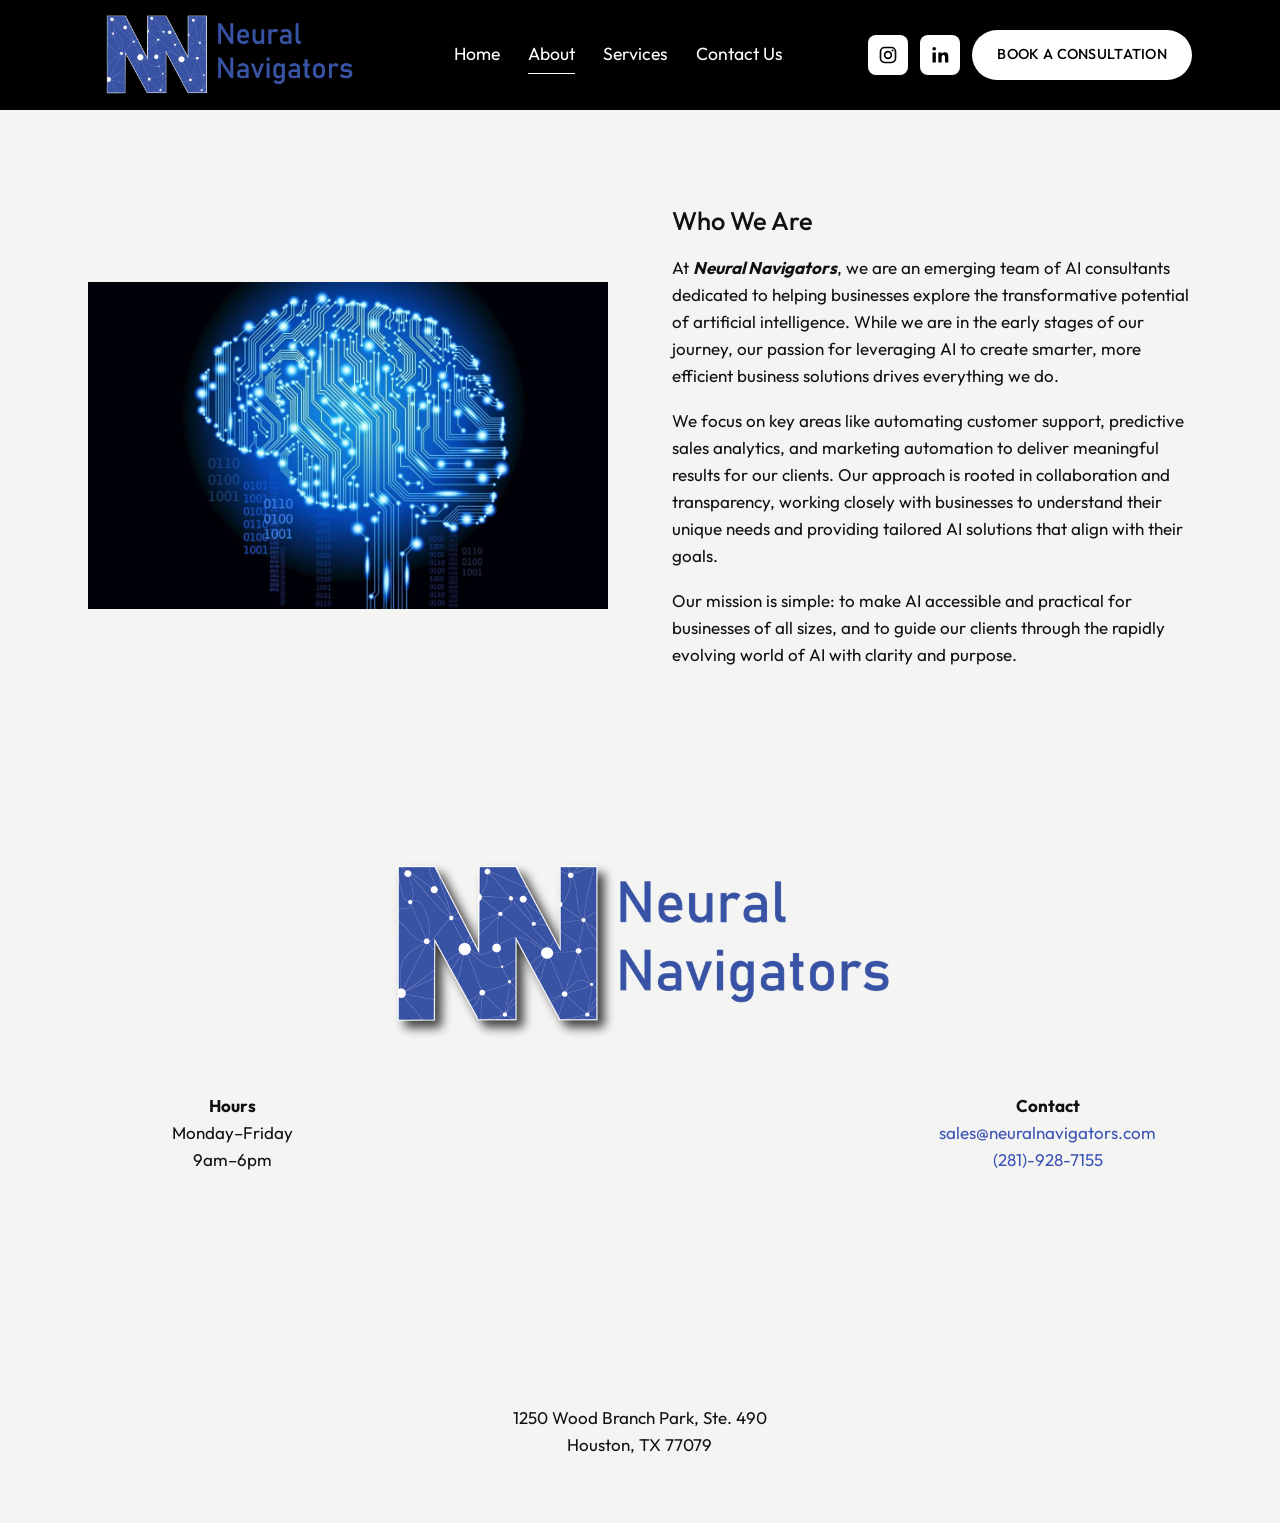
==== commit c1cd43d8: "Rebuild site as clean hand-written HTML/CSS Replaces the Squarespace export (1.7 MB of platform CSS," ====
--- a/about.html
+++ b/about.html
@@ -1,2383 +1,76 @@
 <!doctype html>
-<html xmlns:og="http://opengraphprotocol.org/schema/" xmlns:fb="http://www.facebook.com/2008/fbml" lang="en-US" data-authenticated-account=""><head>
-    <meta http-equiv="X-UA-Compatible" content="IE=edge,chrome=1">
-    <meta name="viewport" content="width=device-width, initial-scale=1">
-    <!-- This is Squarespace. --><!-- squarespaceneuralnavigators -->
-<base href="./">
-<meta charset="utf-8">
-<title>About — Neural Navigators</title>
-<meta http-equiv="Accept-CH" content="Sec-CH-UA-Platform-Version, Sec-CH-UA-Model"><link rel="icon" type="image/x-icon" href="assets/img/favicon-c4ba0d.ico">
-<link rel="canonical" href="about">
-<meta property="og:site_name" content="Neural Navigators">
-<meta property="og:title" content="About — Neural Navigators">
-<meta property="og:url" content="https://neuralnavigators.com/about">
-<meta property="og:type" content="website">
-<meta itemprop="name" content="About — Neural Navigators">
-<meta itemprop="url" content="https://neuralnavigators.com/about">
-<meta name="twitter:title" content="About — Neural Navigators">
-<meta name="twitter:url" content="https://neuralnavigators.com/about">
-<meta name="twitter:card" content="summary">
-<meta name="description" content="">
-<style>@keyframes fonts-loading { 0%, 99% { color: transparent; } } html.wf-loading * { animation: fonts-loading 3s; }</style>
+<html lang="en">
+<head>
+  <meta charset="utf-8">
+  <meta name="viewport" content="width=device-width, initial-scale=1">
+  <title>About — Neural Navigators</title>
+  <meta name="description" content="Who we are: an emerging team of AI consultants making AI accessible and practical for businesses of all sizes.">
+  <link rel="icon" href="assets/img/favicon.ico" sizes="any">
+  <link rel="apple-touch-icon" href="assets/img/apple-touch-icon.png">
+  <link rel="preconnect" href="https://fonts.googleapis.com">
+  <link rel="preconnect" href="https://fonts.gstatic.com" crossorigin>
+  <link rel="stylesheet" href="https://fonts.googleapis.com/css2?family=Outfit:wght@400;500;700&display=swap">
+  <link rel="stylesheet" href="assets/css/style.css">
+  <script type="speculationrules">{"prerender": [{"where": {"selector_matches": ".site-nav a, .btn"}, "eagerness": "moderate"}]}</script>
+</head>
+<body>
+  <a class="skip-link" href="#main">Skip to content</a>
 
-
-
-
-
-
-
-
-<link rel="stylesheet" type="text/css" href="assets/css/website.components.imagefluid.styles-d57b6c.css"><link rel="stylesheet" type="text/css" href="assets/css/website.components.html.styles-5c5753.css"><link rel="stylesheet" type="text/css" href="assets/css/site-ff2eca.css"><link rel="stylesheet" type="text/css" href="assets/css/static-c71069.css">
-<!-- End of Squarespace Headers -->
-    
-    
-  
-<link rel="preconnect" href="https://fonts.googleapis.com">
-<link rel="preconnect" href="https://fonts.gstatic.com" crossorigin>
-<link href="https://fonts.googleapis.com/css2?family=Outfit:wght@300;400;500;600;700&display=swap" rel="stylesheet">
-<link rel="stylesheet" href="assets/css/static-site.css">
-</head>
-
-  <body id="collection-6459299ee067c7358b46404e" class="
-      tweak-blog-alternating-side-by-side-width-full tweak-blog-alternating-side-by-side-image-aspect-ratio-11-square tweak-blog-alternating-side-by-side-text-alignment-left tweak-blog-alternating-side-by-side-read-more-style-hide tweak-blog-alternating-side-by-side-image-text-alignment-middle tweak-blog-alternating-side-by-side-delimiter-bullet tweak-blog-alternating-side-by-side-meta-position-top tweak-blog-alternating-side-by-side-primary-meta-categories tweak-blog-alternating-side-by-side-secondary-meta-date tweak-blog-alternating-side-by-side-excerpt-show image-block-poster-text-alignment-center image-block-card-content-position-center image-block-card-text-alignment-left image-block-overlap-content-position-center image-block-overlap-text-alignment-left image-block-collage-content-position-center image-block-collage-text-alignment-center image-block-stack-text-alignment-left form-use-theme-colors form-field-style-solid form-field-shape-square form-field-border-all form-field-checkbox-type-icon form-field-checkbox-fill-solid form-field-checkbox-color-inverted form-field-checkbox-shape-square form-field-checkbox-layout-stack form-field-radio-type-icon form-field-radio-fill-solid form-field-radio-color-normal form-field-radio-shape-pill form-field-radio-layout-stack form-field-survey-fill-solid form-field-survey-color-normal form-field-survey-shape-pill form-field-hover-focus-outline form-submit-button-style-label tweak-global-animations-enabled tweak-global-animations-complexity-level-detailed tweak-global-animations-animation-style-fade tweak-global-animations-animation-type-scale tweak-global-animations-animation-curve-ease tweak-blog-masonry-width-inset tweak-blog-masonry-text-alignment-center tweak-blog-masonry-primary-meta-categories tweak-blog-masonry-secondary-meta-date tweak-blog-masonry-meta-position-top tweak-blog-masonry-read-more-style-hide tweak-blog-masonry-delimiter-space tweak-blog-masonry-image-placement-above tweak-blog-masonry-excerpt-show tweak-portfolio-grid-overlay-width-full tweak-portfolio-grid-overlay-height-large tweak-portfolio-grid-overlay-image-aspect-ratio-11-square tweak-portfolio-grid-overlay-text-placement-center tweak-portfolio-grid-overlay-show-text-after-hover tweak-blog-single-column-width-inset tweak-blog-single-column-text-alignment-center tweak-blog-single-column-image-placement-above tweak-blog-single-column-delimiter-bullet tweak-blog-single-column-read-more-style-show tweak-blog-single-column-primary-meta-categories tweak-blog-single-column-secondary-meta-date tweak-blog-single-column-meta-position-top tweak-blog-single-column-content-full-post header-width-full  tweak-fixed-header tweak-fixed-header-style-basic tweak-blog-item-width-narrow tweak-blog-item-text-alignment-left tweak-blog-item-meta-position-above-title tweak-blog-item-show-date tweak-blog-item-delimiter-bullet tweak-blog-side-by-side-width-inset tweak-blog-side-by-side-image-placement-left tweak-blog-side-by-side-image-aspect-ratio-11-square tweak-blog-side-by-side-primary-meta-categories tweak-blog-side-by-side-secondary-meta-date tweak-blog-side-by-side-meta-position-top tweak-blog-side-by-side-text-alignment-left tweak-blog-side-by-side-image-text-alignment-middle tweak-blog-side-by-side-read-more-style-show tweak-blog-side-by-side-delimiter-bullet tweak-blog-side-by-side-excerpt-show primary-button-style-solid primary-button-shape-pill secondary-button-style-outline secondary-button-shape-pill tertiary-button-style-outline tertiary-button-shape-pill tweak-events-stacked-width-full tweak-events-stacked-height-large tweak-events-stacked-show-thumbnails tweak-events-stacked-thumbnail-size-32-standard tweak-events-stacked-date-style-with-text tweak-events-stacked-show-time tweak-events-stacked-show-location tweak-events-stacked-show-excerpt tweak-blog-basic-grid-width-full tweak-blog-basic-grid-image-aspect-ratio-11-square tweak-blog-basic-grid-text-alignment-left tweak-blog-basic-grid-delimiter-bullet tweak-blog-basic-grid-image-placement-above tweak-blog-basic-grid-read-more-style-hide tweak-blog-basic-grid-primary-meta-categories tweak-blog-basic-grid-secondary-meta-date tweak-blog-basic-grid-excerpt-hide tweak-portfolio-grid-basic-width-full tweak-portfolio-grid-basic-height-small tweak-portfolio-grid-basic-image-aspect-ratio-11-square tweak-portfolio-grid-basic-text-alignment-left tweak-portfolio-grid-basic-hover-effect-fade header-overlay-alignment-center tweak-portfolio-index-background-link-format-stacked tweak-portfolio-index-background-width-full tweak-portfolio-index-background-height-large tweak-portfolio-index-background-vertical-alignment-middle tweak-portfolio-index-background-horizontal-alignment-center tweak-portfolio-index-background-delimiter-none tweak-portfolio-index-background-animation-type-fade tweak-portfolio-index-background-animation-duration-medium tweak-portfolio-hover-follow-layout-inline tweak-portfolio-hover-follow-delimiter-bullet tweak-portfolio-hover-follow-animation-type-fade tweak-portfolio-hover-follow-animation-duration-fast tweak-portfolio-hover-static-layout-inline tweak-portfolio-hover-static-front tweak-portfolio-hover-static-delimiter-hyphen tweak-portfolio-hover-static-animation-type-fade tweak-portfolio-hover-static-animation-duration-fast hide-opentable-icons opentable-style-dark tweak-product-quick-view-button-style-floating tweak-product-quick-view-button-position-center tweak-product-quick-view-lightbox-excerpt-display-truncate tweak-product-quick-view-lightbox-show-arrows tweak-product-quick-view-lightbox-show-close-button tweak-product-quick-view-lightbox-controls-weight-light native-currency-code-usd collection-6459299ee067c7358b46404e collection-type-page collection-layout-default mobile-style-available sqs-seven-one
-      
-        
-          
-        
-      
-    " tabindex="-1">
-    <div id="siteWrapper" class="clearfix site-wrapper">
-      
-        <div id="floatingCart" class="floating-cart hidden">
-          <a href="/cart" class="icon icon--stroke icon--fill icon--cart sqs-custom-cart">
-            <span class="Cart-inner">
-              
-
-
-
-  <svg class="icon icon--cart" viewBox="0 0 31 24">
-  <g class="svg-icon cart-icon--odd">
-    <circle fill="none" stroke-miterlimit="10" cx="22.5" cy="21.5" r="1"></circle>
-    <circle fill="none" stroke-miterlimit="10" cx="9.5" cy="21.5" r="1"></circle>
-    <path fill="none" stroke-miterlimit="10" d="M0,1.5h5c0.6,0,1.1,0.4,1.1,1l1.7,13
-      c0.1,0.5,0.6,1,1.1,1h15c0.5,0,1.2-0.4,1.4-0.9l3.3-8.1c0.2-0.5-0.1-0.9-0.6-0.9H12"></path>
-  </g>
-</svg>
-
-              <div class="legacy-cart icon-cart-quantity">
-                <span class="sqs-cart-quantity">0</span>
-              </div>
-            </span>
-          </a>
+  <header class="site-header">
+    <div class="container">
+      <button class="menu-toggle" aria-label="Open menu" aria-expanded="false" aria-controls="site-nav"><span></span><span></span><span></span></button>
+      <a class="logo" href="./"><img src="assets/img/logo.png" alt="Neural Navigators" width="900" height="319"></a>
+      <nav class="site-nav" id="site-nav" aria-label="Main">
+        <a href="./">Home</a>
+        <a href="about" aria-current="page">About</a>
+        <a href="services">Services</a>
+        <a href="contactus">Contact Us</a>
+      </nav>
+      <div class="header-actions">
+        <div class="social">
+          <a href="https://instagram.com/neuralnavigators" target="_blank" rel="noopener" aria-label="Instagram"><svg viewBox="0 0 24 24" fill="none" stroke="currentColor" stroke-width="2" aria-hidden="true"><rect x="3" y="3" width="18" height="18" rx="5"/><circle cx="12" cy="12" r="4"/><circle cx="17.5" cy="6.5" r="1.2" fill="currentColor" stroke="none"/></svg></a>
+          <a href="https://www.linkedin.com/company/neural-navigators/" target="_blank" rel="noopener" aria-label="LinkedIn"><svg viewBox="0 0 24 24" fill="currentColor" aria-hidden="true"><rect x="3" y="9" width="4" height="12"/><circle cx="5" cy="4.5" r="2.2"/><path d="M10 9h3.8v1.8c.6-1.1 2-2.1 4-2.1 3.3 0 4.2 2.1 4.2 5V21h-4v-6.3c0-1.5-.3-2.8-1.9-2.8-1.7 0-2.1 1.2-2.1 2.8V21h-4z"/></svg></a>
         </div>
-      
-
-      
-
-
-
-
-
-
-
-
-
-
-
-
-  <header data-test="header" id="header" class="
-      
-        black
-      
-      header theme-col--primary
-    " data-section-theme="black" data-controller="Header" data-current-styles="{
-&quot;layout&quot;: &quot;navCenter&quot;,
-&quot;action&quot;: {
-&quot;href&quot;: &quot;https://neuralnavigators.com/contactus&quot;,
-&quot;buttonText&quot;: &quot;Book A Consultation&quot;,
-&quot;newWindow&quot;: false
-},
-&quot;showSocial&quot;: true,
-&quot;socialOptions&quot;: {
-&quot;socialBorderShape&quot;: &quot;rounded&quot;,
-&quot;socialBorderStyle&quot;: &quot;solid&quot;,
-&quot;socialBorderThickness&quot;: {
-&quot;unit&quot;: &quot;px&quot;,
-&quot;value&quot;: 1.0
-}
-},
-&quot;sectionTheme&quot;: &quot;black&quot;,
-&quot;menuOverlayTheme&quot;: &quot;light&quot;,
-&quot;menuOverlayAnimation&quot;: &quot;fade&quot;,
-&quot;cartStyle&quot;: &quot;cart&quot;,
-&quot;cartText&quot;: &quot;Cart&quot;,
-&quot;showEmptyCartState&quot;: true,
-&quot;cartOptions&quot;: {
-&quot;iconType&quot;: &quot;stroke-1&quot;,
-&quot;cartBorderShape&quot;: &quot;none&quot;,
-&quot;cartBorderStyle&quot;: &quot;outline&quot;,
-&quot;cartBorderThickness&quot;: {
-&quot;unit&quot;: &quot;px&quot;,
-&quot;value&quot;: 1.0
-}
-},
-&quot;showButton&quot;: true,
-&quot;showCart&quot;: false,
-&quot;showAccountLogin&quot;: true,
-&quot;headerStyle&quot;: &quot;theme&quot;,
-&quot;languagePicker&quot;: {
-&quot;enabled&quot;: false,
-&quot;iconEnabled&quot;: false,
-&quot;iconType&quot;: &quot;globe&quot;,
-&quot;flagShape&quot;: &quot;shiny&quot;,
-&quot;languageFlags&quot;: [ ]
-},
-&quot;iconOptions&quot;: {
-&quot;desktopDropdownIconOptions&quot;: {
-&quot;endcapType&quot;: &quot;square&quot;,
-&quot;folderDropdownIcon&quot;: &quot;none&quot;,
-&quot;languagePickerIcon&quot;: &quot;openArrowHead&quot;
-},
-&quot;mobileDropdownIconOptions&quot;: {
-&quot;endcapType&quot;: &quot;square&quot;,
-&quot;folderDropdownIcon&quot;: &quot;openArrowHead&quot;,
-&quot;languagePickerIcon&quot;: &quot;openArrowHead&quot;
-}
-},
-&quot;mobileOptions&quot;: {
-&quot;layout&quot;: &quot;logoCenterNavLeft&quot;,
-&quot;menuIconOptions&quot;: {
-&quot;style&quot;: &quot;tripleLineHamburger&quot;,
-&quot;thickness&quot;: {
-&quot;unit&quot;: &quot;px&quot;,
-&quot;value&quot;: 2.0
-}
-}
-},
-&quot;solidOptions&quot;: {
-&quot;headerOpacity&quot;: {
-&quot;unit&quot;: &quot;%&quot;,
-&quot;value&quot;: 100.0
-},
-&quot;blurBackground&quot;: {
-&quot;enabled&quot;: false,
-&quot;blurRadius&quot;: {
-&quot;unit&quot;: &quot;px&quot;,
-&quot;value&quot;: 12.0
-}
-},
-&quot;backgroundColor&quot;: {
-&quot;type&quot;: &quot;SITE_PALETTE_COLOR&quot;,
-&quot;sitePaletteColor&quot;: {
-&quot;colorName&quot;: &quot;white&quot;,
-&quot;alphaModifier&quot;: 1.0
-}
-},
-&quot;navigationColor&quot;: {
-&quot;type&quot;: &quot;SITE_PALETTE_COLOR&quot;,
-&quot;sitePaletteColor&quot;: {
-&quot;colorName&quot;: &quot;black&quot;,
-&quot;alphaModifier&quot;: 1.0
-}
-}
-},
-&quot;gradientOptions&quot;: {
-&quot;gradientType&quot;: &quot;faded&quot;,
-&quot;headerOpacity&quot;: {
-&quot;unit&quot;: &quot;%&quot;,
-&quot;value&quot;: 90.0
-},
-&quot;blurBackground&quot;: {
-&quot;enabled&quot;: false,
-&quot;blurRadius&quot;: {
-&quot;unit&quot;: &quot;px&quot;,
-&quot;value&quot;: 12.0
-}
-},
-&quot;backgroundColor&quot;: {
-&quot;type&quot;: &quot;SITE_PALETTE_COLOR&quot;,
-&quot;sitePaletteColor&quot;: {
-&quot;colorName&quot;: &quot;white&quot;,
-&quot;alphaModifier&quot;: 1.0
-}
-},
-&quot;navigationColor&quot;: {
-&quot;type&quot;: &quot;SITE_PALETTE_COLOR&quot;,
-&quot;sitePaletteColor&quot;: {
-&quot;colorName&quot;: &quot;black&quot;,
-&quot;alphaModifier&quot;: 1.0
-}
-}
-},
-&quot;dropShadowOptions&quot;: {
-&quot;enabled&quot;: false,
-&quot;blur&quot;: {
-&quot;unit&quot;: &quot;px&quot;,
-&quot;value&quot;: 0.0
-},
-&quot;spread&quot;: {
-&quot;unit&quot;: &quot;px&quot;,
-&quot;value&quot;: -48.0
-},
-&quot;distance&quot;: {
-&quot;unit&quot;: &quot;px&quot;,
-&quot;value&quot;: 50.0
-}
-},
-&quot;borderOptions&quot;: {
-&quot;enabled&quot;: false,
-&quot;position&quot;: &quot;bottom&quot;,
-&quot;thickness&quot;: {
-&quot;unit&quot;: &quot;px&quot;,
-&quot;value&quot;: 4.0
-},
-&quot;color&quot;: {
-&quot;type&quot;: &quot;SITE_PALETTE_COLOR&quot;,
-&quot;sitePaletteColor&quot;: {
-&quot;colorName&quot;: &quot;accent&quot;,
-&quot;alphaModifier&quot;: 1.0
-}
-}
-},
-&quot;showPromotedElement&quot;: false,
-&quot;buttonVariant&quot;: &quot;primary&quot;,
-&quot;blurBackground&quot;: {
-&quot;enabled&quot;: false,
-&quot;blurRadius&quot;: {
-&quot;unit&quot;: &quot;px&quot;,
-&quot;value&quot;: 12.0
-}
-},
-&quot;headerOpacity&quot;: {
-&quot;unit&quot;: &quot;%&quot;,
-&quot;value&quot;: 100.0
-}
-}" data-section-id="header" data-header-style="theme" data-language-picker="{
-&quot;enabled&quot;: false,
-&quot;iconEnabled&quot;: false,
-&quot;iconType&quot;: &quot;globe&quot;,
-&quot;flagShape&quot;: &quot;shiny&quot;,
-&quot;languageFlags&quot;: [ ]
-}" data-first-focusable-element="" tabindex="-1" style="
-      
-      
-        --headerBorderColor: hsla(var(--accent-hsl), 1);
-      
-      
-        --solidHeaderBackgroundColor: hsla(var(--white-hsl), 1);
-      
-      
-        --solidHeaderNavigationColor: hsla(var(--black-hsl), 1);
-      
-      
-        --gradientHeaderBackgroundColor: hsla(var(--white-hsl), 1);
-      
-      
-        --gradientHeaderNavigationColor: hsla(var(--black-hsl), 1);
-      
-    ">
-    <svg style="display:none" viewBox="0 0 22 22" xmlns="http://www.w3.org/2000/svg">
-  <symbol id="circle">
-    <path d="M11.5 17C14.5376 17 17 14.5376 17 11.5C17 8.46243 14.5376 6 11.5 6C8.46243 6 6 8.46243 6 11.5C6 14.5376 8.46243 17 11.5 17Z" fill="none"></path>
-  </symbol>
-
-  <symbol id="circleFilled">
-    <path d="M11.5 17C14.5376 17 17 14.5376 17 11.5C17 8.46243 14.5376 6 11.5 6C8.46243 6 6 8.46243 6 11.5C6 14.5376 8.46243 17 11.5 17Z"></path>
-  </symbol>
-
-  <symbol id="dash">
-    <path d="M11 11H19H3"></path>
-  </symbol>
-
-  <symbol id="squareFilled">
-    <rect x="6" y="6" width="11" height="11"></rect>
-  </symbol>
-
-  <symbol id="square">
-    <rect x="7" y="7" width="9" height="9" fill="none" stroke="inherit"></rect>
-  </symbol>
-  
-  <symbol id="plus">
-    <path d="M11 3V19"></path>
-    <path d="M19 11L3 11"></path>
-  </symbol>
-  
-  <symbol id="closedArrow">
-    <path d="M11 11V2M11 18.1797L17 11.1477L5 11.1477L11 18.1797Z" fill="none"></path>
-  </symbol>
-  
-  <symbol id="closedArrowFilled">
-    <path d="M11 11L11 2" stroke="inherit" fill="none"></path>
-    <path fill-rule="evenodd" clip-rule="evenodd" d="M2.74695 9.38428L19.038 9.38428L10.8925 19.0846L2.74695 9.38428Z" stroke-width="1"></path>
-  </symbol>
-  
-  <symbol id="closedArrowHead" viewBox="0 0 22 22" xmlns="http://www.w3.org/2000/symbol">
-    <path d="M18 7L11 15L4 7L18 7Z" fill="none" stroke="inherit"></path>
-  </symbol>
-  
-  
-  <symbol id="closedArrowHeadFilled" viewBox="0 0 22 22" xmlns="http://www.w3.org/2000/symbol">
-    <path d="M18.875 6.5L11 15.5L3.125 6.5L18.875 6.5Z"></path>
-  </symbol>
-  
-  <symbol id="openArrow">
-    <path d="M11 18.3591L11 3" stroke="inherit" fill="none"></path>
-    <path d="M18 11.5L11 18.5L4 11.5" stroke="inherit" fill="none"></path>
-  </symbol>
-  
-  <symbol id="openArrowHead">
-    <path d="M18 7L11 14L4 7" fill="none"></path>
-  </symbol>
-
-  <symbol id="pinchedArrow">
-    <path d="M11 17.3591L11 2" fill="none"></path>
-    <path d="M2 11C5.85455 12.2308 8.81818 14.9038 11 18C13.1818 14.8269 16.1455 12.1538 20 11" fill="none"></path>
-  </symbol>
-
-  <symbol id="pinchedArrowFilled">
-    <path d="M11.05 10.4894C7.04096 8.73759 1.05005 8 1.05005 8C6.20459 11.3191 9.41368 14.1773 11.05 21C12.6864 14.0851 15.8955 11.227 21.05 8C21.05 8 15.0591 8.73759 11.05 10.4894Z" stroke-width="1"></path>
-    <path d="M11 11L11 1" fill="none"></path>
-  </symbol>
-
-  <symbol id="pinchedArrowHead">
-    <path d="M2 7.24091C5.85455 8.40454 8.81818 10.9318 11 13.8591C13.1818 10.8591 16.1455 8.33181 20 7.24091" fill="none"></path>
-  </symbol>
-  
-  <symbol id="pinchedArrowHeadFilled">
-    <path d="M11.05 7.1591C7.04096 5.60456 1.05005 4.95001 1.05005 4.95001C6.20459 7.89547 9.41368 10.4318 11.05 16.4864C12.6864 10.35 15.8955 7.81365 21.05 4.95001C21.05 4.95001 15.0591 5.60456 11.05 7.1591Z"></path>
-  </symbol>
-
-</svg>
-    
-<div class="sqs-announcement-bar-dropzone"></div>
-
-    <div class="header-announcement-bar-wrapper">
-      
-      <a href="#page" class="header-skip-link sqs-button-element--primary">
-        Skip to Content
-      </a>
-      
-
-
-<style>
-    @supports (-webkit-backdrop-filter: none) or (backdrop-filter: none) {
-        .header-blur-background {
-            
-            
-        }
-    }
-</style>
-      <div class="header-border" data-header-style="theme" data-header-border="false" data-test="header-border" style="
-
-
-
-
-"></div>
-      <div class="header-dropshadow" data-header-style="theme" data-header-dropshadow="false" data-test="header-dropshadow" style=""></div>
-      
-      
-
-      <div class="header-inner container--fluid
-        
-        
-        
-        
-        
-        
-        
-         header-mobile-layout-logo-center-nav-left
-        
-        
-        
-        
-         header-layout-nav-center
-        
-        
-        
-        
-        
-        
-        " data-test="header-inner">
-        <!-- Background -->
-        <div class="header-background theme-bg--primary"></div>
-
-        <div class="header-display-desktop" data-content-field="site-title">
-          
-
-          
-
-          
-
-          
-
-          
-
-          
-          
-            
-            <!-- Social -->
-            
-              
-            
-          
-            
-            <!-- Title and nav wrapper -->
-            <div class="header-title-nav-wrapper">
-              
-
-              
-
-              
-                
-                <!-- Title -->
-                
-                  <div class="
-                      header-title
-                      header-title--use-mobile-logo
-                    " data-animation-role="header-element">
-                    
-                      <div class="header-title-logo">
-                        <a href="./" data-animation-role="header-element">
-                        <picture><source media="only screen and (pointer: coarse) and (max-width: 1024px), screen and (max-width: 799px)" ><source media="only screen and (pointer: coarse) and (min-width: 1025px), screen and (min-width: 800px)" >
-<img elementtiming="nbf-header-logo-desktop" src="assets/img/microsoftteams-image-14-9ddcb9.png" alt="Neural Navigators" style="display:block" fetchpriority="high" loading="eager" decoding="async" data-loader="raw"></picture>
-
-                        </a>
-                      </div>
-
-                    
-                    
-                      <div class="header-mobile-logo">
-                        <a href="./" data-animation-role="header-element">
-                          <picture><source media="only screen and (pointer: coarse) and (max-width: 1024px), screen and (max-width: 799px)" ><source media="only screen and (pointer: coarse) and (min-width: 1025px), screen and (min-width: 800px)" >
-<img elementtiming="nbf-header-logo-mobile" src="assets/img/microsoftteams-image-14-e22c7f.png" alt="Neural Navigators" style="display:block" fetchpriority="high" loading="eager" decoding="async" data-loader="raw"></picture>
-
-                        </a>
-                      </div>
-                    
-                  </div>
-                
-              
-                
-                <!-- Nav -->
-                <div class="header-nav">
-                  <div class="header-nav-wrapper">
-                    <nav class="header-nav-list">
-                      
-
-
-  
-    <div class="header-nav-item header-nav-item--collection header-nav-item--homepage">
-      <a href="./" data-animation-role="header-element">
-        Home
-      </a>
-    </div>
-  
-  
-  
-
-
-  
-    <div class="header-nav-item header-nav-item--collection header-nav-item--active">
-      <a href="about" data-animation-role="header-element" aria-current="page">
-        About
-      </a>
-    </div>
-  
-  
-  
-
-
-  
-    <div class="header-nav-item header-nav-item--collection">
-      <a href="services" data-animation-role="header-element">
-        Services
-      </a>
-    </div>
-  
-  
-  
-
-
-  
-    <div class="header-nav-item header-nav-item--collection">
-      <a href="contactus" data-animation-role="header-element">
-        Contact Us
-      </a>
-    </div>
-  
-  
-  
-
-
-
-                    </nav>
-                  </div>
-                </div>
-              
-              
-            </div>
-          
-            
-            <!-- Actions -->
-            <div class="header-actions header-actions--right">
-              
-              
-                
-                  <div class="header-actions-action header-actions-action--social">
-                    
-                      
-                        <a class="icon icon--fill  header-icon header-icon-border-shape-rounded header-icon-border-style-solid" href="http://instagram.com/neuralnavigators" target="_blank" aria-label="Instagram">
-                          <svg viewBox="23 23 64 64">
-                            <use xlink:href="#instagram-unauth-icon" width="110" height="110"></use>
-                          </svg>
-                        </a>
-                      
-                        <a class="icon icon--fill  header-icon header-icon-border-shape-rounded header-icon-border-style-solid" href="https://www.linkedin.com/company/neural-navigators/" target="_blank" aria-label="LinkedIn">
-                          <svg viewBox="23 23 64 64">
-                            <use xlink:href="#linkedin-unauth-icon" width="110" height="110"></use>
-                          </svg>
-                        </a>
-                      
-                    
-                  </div>
-                
-              
-
-              
-
-            
-            
-
-              
-              <div class="showOnMobile">
-                
-              </div>
-
-              
-              <div class="showOnDesktop">
-                
-              </div>
-
-              
-                <div class="header-actions-action header-actions-action--cta" data-animation-role="header-element">
-                  <a class="btn btn--border theme-btn--primary-inverse sqs-button-element--primary" href="contactus">
-                    Book A Consultation
-                  </a>
-                </div>
-              
-            </div>
-          
-            
-
-
-<style>
-  .top-bun, 
-  .patty, 
-  .bottom-bun {
-    height: 2px;
-  }
-</style>
-
-<!-- Burger -->
-<div class="header-burger
-
-  menu-overlay-has-visible-non-navigation-items
-
-" data-animation-role="header-element">
-  <button class="header-burger-btn burger" data-test="header-burger">
-    <span hidden="" class="js-header-burger-open-title visually-hidden">Open Menu</span>
-    <span hidden="" class="js-header-burger-close-title visually-hidden">Close Menu</span>
-    <div class="burger-box">
-      <div class="burger-inner header-menu-icon-tripleLineHamburger">
-        <div class="top-bun"></div>
-        <div class="patty"></div>
-        <div class="bottom-bun"></div>
+        <a class="btn btn--light" href="contactus">Book a consultation</a>
       </div>
     </div>
-  </button>
-</div>
+  </header>
 
-          
+  <main id="main">
+    <section class="section section--light">
+      <div class="container about">
+        <img src="assets/img/about-brain.jpg" alt="Illustration of a glowing circuit-board brain" width="1200" height="756">
+        <div>
+          <h1>Who We Are</h1>
+          <p>At <strong><em>Neural Navigators</em></strong>, we are an emerging team of AI consultants dedicated to helping businesses explore the transformative potential of artificial intelligence. While we are in the early stages of our journey, our passion for leveraging AI to create smarter, more efficient business solutions drives everything we do.</p>
+          <p>We focus on key areas like automating customer support, predictive sales analytics, and marketing automation to deliver meaningful results for our clients. Our approach is rooted in collaboration and transparency, working closely with businesses to understand their unique needs and providing tailored AI solutions that align with their goals.</p>
+          <p>Our mission is simple: to make AI accessible and practical for businesses of all sizes, and to guide our clients through the rapidly evolving world of AI with clarity and purpose.</p>
+        </div>
+      </div>
+    </section>
+  </main>
 
+  <footer class="site-footer">
+    <div class="container">
+      <img class="footer-logo" src="assets/img/logo.png" alt="Neural Navigators" width="900" height="319" loading="lazy">
+      <div class="footer-grid">
+        <div>
+          <p><strong>Hours</strong><br>Monday–Friday<br>9am–6pm</p>
         </div>
-        <div class="header-display-mobile" data-content-field="site-title">
-          
-          
-          
-          
-            
-            <!-- Social -->
-            
-              
-            
-          
-            
-
-
-<style>
-  .top-bun, 
-  .patty, 
-  .bottom-bun {
-    height: 2px;
-  }
-</style>
-
-<!-- Burger -->
-<div class="header-burger
-
-  menu-overlay-has-visible-non-navigation-items
-
-" data-animation-role="header-element">
-  <button class="header-burger-btn burger" data-test="header-burger">
-    <span hidden="" class="js-header-burger-open-title visually-hidden">Open Menu</span>
-    <span hidden="" class="js-header-burger-close-title visually-hidden">Close Menu</span>
-    <div class="burger-box">
-      <div class="burger-inner header-menu-icon-tripleLineHamburger">
-        <div class="top-bun"></div>
-        <div class="patty"></div>
-        <div class="bottom-bun"></div>
-      </div>
-    </div>
-  </button>
-</div>
-
-            
-            <!-- Title and nav wrapper -->
-            <div class="header-title-nav-wrapper">
-              
-
-              
-
-              
-                
-                <!-- Title -->
-                
-                  <div class="
-                      header-title
-                      header-title--use-mobile-logo
-                    " data-animation-role="header-element">
-                    
-                      <div class="header-title-logo">
-                        <a href="./" data-animation-role="header-element">
-                        <picture><source media="only screen and (pointer: coarse) and (max-width: 1024px), screen and (max-width: 799px)" ><source media="only screen and (pointer: coarse) and (min-width: 1025px), screen and (min-width: 800px)" >
-<img elementtiming="nbf-header-logo-desktop" src="assets/img/microsoftteams-image-14-9ddcb9.png" alt="Neural Navigators" style="display:block" fetchpriority="high" loading="eager" decoding="async" data-loader="raw"></picture>
-
-                        </a>
-                      </div>
-
-                    
-                    
-                      <div class="header-mobile-logo">
-                        <a href="./" data-animation-role="header-element">
-                          <picture><source media="only screen and (pointer: coarse) and (max-width: 1024px), screen and (max-width: 799px)" ><source media="only screen and (pointer: coarse) and (min-width: 1025px), screen and (min-width: 800px)" >
-<img elementtiming="nbf-header-logo-mobile" src="assets/img/microsoftteams-image-14-e22c7f.png" alt="Neural Navigators" style="display:block" fetchpriority="high" loading="eager" decoding="async" data-loader="raw"></picture>
-
-                        </a>
-                      </div>
-                    
-                  </div>
-                
-              
-                
-                <!-- Nav -->
-                <div class="header-nav">
-                  <div class="header-nav-wrapper">
-                    <nav class="header-nav-list">
-                      
-
-
-  
-    <div class="header-nav-item header-nav-item--collection header-nav-item--homepage">
-      <a href="./" data-animation-role="header-element">
-        Home
-      </a>
-    </div>
-  
-  
-  
-
-
-  
-    <div class="header-nav-item header-nav-item--collection header-nav-item--active">
-      <a href="about" data-animation-role="header-element" aria-current="page">
-        About
-      </a>
-    </div>
-  
-  
-  
-
-
-  
-    <div class="header-nav-item header-nav-item--collection">
-      <a href="services" data-animation-role="header-element">
-        Services
-      </a>
-    </div>
-  
-  
-  
-
-
-  
-    <div class="header-nav-item header-nav-item--collection">
-      <a href="contactus" data-animation-role="header-element">
-        Contact Us
-      </a>
-    </div>
-  
-  
-  
-
-
-
-                    </nav>
-                  </div>
-                </div>
-              
-              
-            </div>
-          
-            
-            <!-- Actions -->
-            <div class="header-actions header-actions--right">
-              
-              
-                
-                  <div class="header-actions-action header-actions-action--social">
-                    
-                      
-                        <a class="icon icon--fill  header-icon header-icon-border-shape-rounded header-icon-border-style-solid" href="http://instagram.com/neuralnavigators" target="_blank" aria-label="Instagram">
-                          <svg viewBox="23 23 64 64">
-                            <use xlink:href="#instagram-unauth-icon" width="110" height="110"></use>
-                          </svg>
-                        </a>
-                      
-                        <a class="icon icon--fill  header-icon header-icon-border-shape-rounded header-icon-border-style-solid" href="https://www.linkedin.com/company/neural-navigators/" target="_blank" aria-label="LinkedIn">
-                          <svg viewBox="23 23 64 64">
-                            <use xlink:href="#linkedin-unauth-icon" width="110" height="110"></use>
-                          </svg>
-                        </a>
-                      
-                    
-                  </div>
-                
-              
-
-              
-
-            
-            
-
-              
-              <div class="showOnMobile">
-                
-              </div>
-
-              
-              <div class="showOnDesktop">
-                
-              </div>
-
-              
-                <div class="header-actions-action header-actions-action--cta" data-animation-role="header-element">
-                  <a class="btn btn--border theme-btn--primary-inverse sqs-button-element--primary" href="contactus">
-                    Book A Consultation
-                  </a>
-                </div>
-              
-            </div>
-          
-          
-          
+        <div>
+          <iframe class="footer-map" title="Map to Neural Navigators" loading="lazy" referrerpolicy="no-referrer-when-downgrade"
+            src="https://maps.google.com/maps?q=1250+Wood+Branch+Park+Dr+Ste+490,+Houston,+TX+77079&amp;z=13&amp;output=embed"></iframe>
+          <p>1250 Wood Branch Park, Ste. 490<br>Houston, TX 77079</p>
+        </div>
+        <div>
+          <p><strong>Contact</strong><br>
+            <a href="mailto:cschwarz@neuralnavigators.com">sales@neuralnavigators.com</a><br>
+            <a href="tel:+12819287155">(281)-928-7155</a></p>
         </div>
       </div>
     </div>
-    <!-- (Mobile) Menu Navigation -->
-    <div class="header-menu header-menu--folder-list
-      light
-      
-      
-      
-      
-      " data-section-theme="light" data-current-styles="{
-&quot;layout&quot;: &quot;navCenter&quot;,
-&quot;action&quot;: {
-&quot;href&quot;: &quot;https://neuralnavigators.com/contactus&quot;,
-&quot;buttonText&quot;: &quot;Book A Consultation&quot;,
-&quot;newWindow&quot;: false
-},
-&quot;showSocial&quot;: true,
-&quot;socialOptions&quot;: {
-&quot;socialBorderShape&quot;: &quot;rounded&quot;,
-&quot;socialBorderStyle&quot;: &quot;solid&quot;,
-&quot;socialBorderThickness&quot;: {
-&quot;unit&quot;: &quot;px&quot;,
-&quot;value&quot;: 1.0
-}
-},
-&quot;sectionTheme&quot;: &quot;black&quot;,
-&quot;menuOverlayTheme&quot;: &quot;light&quot;,
-&quot;menuOverlayAnimation&quot;: &quot;fade&quot;,
-&quot;cartStyle&quot;: &quot;cart&quot;,
-&quot;cartText&quot;: &quot;Cart&quot;,
-&quot;showEmptyCartState&quot;: true,
-&quot;cartOptions&quot;: {
-&quot;iconType&quot;: &quot;stroke-1&quot;,
-&quot;cartBorderShape&quot;: &quot;none&quot;,
-&quot;cartBorderStyle&quot;: &quot;outline&quot;,
-&quot;cartBorderThickness&quot;: {
-&quot;unit&quot;: &quot;px&quot;,
-&quot;value&quot;: 1.0
-}
-},
-&quot;showButton&quot;: true,
-&quot;showCart&quot;: false,
-&quot;showAccountLogin&quot;: true,
-&quot;headerStyle&quot;: &quot;theme&quot;,
-&quot;languagePicker&quot;: {
-&quot;enabled&quot;: false,
-&quot;iconEnabled&quot;: false,
-&quot;iconType&quot;: &quot;globe&quot;,
-&quot;flagShape&quot;: &quot;shiny&quot;,
-&quot;languageFlags&quot;: [ ]
-},
-&quot;iconOptions&quot;: {
-&quot;desktopDropdownIconOptions&quot;: {
-&quot;endcapType&quot;: &quot;square&quot;,
-&quot;folderDropdownIcon&quot;: &quot;none&quot;,
-&quot;languagePickerIcon&quot;: &quot;openArrowHead&quot;
-},
-&quot;mobileDropdownIconOptions&quot;: {
-&quot;endcapType&quot;: &quot;square&quot;,
-&quot;folderDropdownIcon&quot;: &quot;openArrowHead&quot;,
-&quot;languagePickerIcon&quot;: &quot;openArrowHead&quot;
-}
-},
-&quot;mobileOptions&quot;: {
-&quot;layout&quot;: &quot;logoCenterNavLeft&quot;,
-&quot;menuIconOptions&quot;: {
-&quot;style&quot;: &quot;tripleLineHamburger&quot;,
-&quot;thickness&quot;: {
-&quot;unit&quot;: &quot;px&quot;,
-&quot;value&quot;: 2.0
-}
-}
-},
-&quot;solidOptions&quot;: {
-&quot;headerOpacity&quot;: {
-&quot;unit&quot;: &quot;%&quot;,
-&quot;value&quot;: 100.0
-},
-&quot;blurBackground&quot;: {
-&quot;enabled&quot;: false,
-&quot;blurRadius&quot;: {
-&quot;unit&quot;: &quot;px&quot;,
-&quot;value&quot;: 12.0
-}
-},
-&quot;backgroundColor&quot;: {
-&quot;type&quot;: &quot;SITE_PALETTE_COLOR&quot;,
-&quot;sitePaletteColor&quot;: {
-&quot;colorName&quot;: &quot;white&quot;,
-&quot;alphaModifier&quot;: 1.0
-}
-},
-&quot;navigationColor&quot;: {
-&quot;type&quot;: &quot;SITE_PALETTE_COLOR&quot;,
-&quot;sitePaletteColor&quot;: {
-&quot;colorName&quot;: &quot;black&quot;,
-&quot;alphaModifier&quot;: 1.0
-}
-}
-},
-&quot;gradientOptions&quot;: {
-&quot;gradientType&quot;: &quot;faded&quot;,
-&quot;headerOpacity&quot;: {
-&quot;unit&quot;: &quot;%&quot;,
-&quot;value&quot;: 90.0
-},
-&quot;blurBackground&quot;: {
-&quot;enabled&quot;: false,
-&quot;blurRadius&quot;: {
-&quot;unit&quot;: &quot;px&quot;,
-&quot;value&quot;: 12.0
-}
-},
-&quot;backgroundColor&quot;: {
-&quot;type&quot;: &quot;SITE_PALETTE_COLOR&quot;,
-&quot;sitePaletteColor&quot;: {
-&quot;colorName&quot;: &quot;white&quot;,
-&quot;alphaModifier&quot;: 1.0
-}
-},
-&quot;navigationColor&quot;: {
-&quot;type&quot;: &quot;SITE_PALETTE_COLOR&quot;,
-&quot;sitePaletteColor&quot;: {
-&quot;colorName&quot;: &quot;black&quot;,
-&quot;alphaModifier&quot;: 1.0
-}
-}
-},
-&quot;dropShadowOptions&quot;: {
-&quot;enabled&quot;: false,
-&quot;blur&quot;: {
-&quot;unit&quot;: &quot;px&quot;,
-&quot;value&quot;: 0.0
-},
-&quot;spread&quot;: {
-&quot;unit&quot;: &quot;px&quot;,
-&quot;value&quot;: -48.0
-},
-&quot;distance&quot;: {
-&quot;unit&quot;: &quot;px&quot;,
-&quot;value&quot;: 50.0
-}
-},
-&quot;borderOptions&quot;: {
-&quot;enabled&quot;: false,
-&quot;position&quot;: &quot;bottom&quot;,
-&quot;thickness&quot;: {
-&quot;unit&quot;: &quot;px&quot;,
-&quot;value&quot;: 4.0
-},
-&quot;color&quot;: {
-&quot;type&quot;: &quot;SITE_PALETTE_COLOR&quot;,
-&quot;sitePaletteColor&quot;: {
-&quot;colorName&quot;: &quot;accent&quot;,
-&quot;alphaModifier&quot;: 1.0
-}
-}
-},
-&quot;showPromotedElement&quot;: false,
-&quot;buttonVariant&quot;: &quot;primary&quot;,
-&quot;blurBackground&quot;: {
-&quot;enabled&quot;: false,
-&quot;blurRadius&quot;: {
-&quot;unit&quot;: &quot;px&quot;,
-&quot;value&quot;: 12.0
-}
-},
-&quot;headerOpacity&quot;: {
-&quot;unit&quot;: &quot;%&quot;,
-&quot;value&quot;: 100.0
-}
-}" data-section-id="overlay-nav" data-show-account-login="true" data-test="header-menu">
-      <div class="header-menu-bg theme-bg--primary"></div>
-      <div class="header-menu-nav">
-        <nav class="header-menu-nav-list">
-          <div data-folder="root" class="header-menu-nav-folder">
-            <div class="header-menu-nav-folder-content">
-              <!-- Menu Navigation -->
-<div class="header-menu-nav-wrapper">
-  
-    
-      
-        
-          
-            <div class="container header-menu-nav-item header-menu-nav-item--collection header-menu-nav-item--homepage">
-              <a href="./">
-                <div class="header-menu-nav-item-content">
-                  Home
-                </div>
-              </a>
-            </div>
-          
-        
-      
-    
-      
-        
-          
-            <div class="container header-menu-nav-item header-menu-nav-item--collection header-menu-nav-item--active">
-              <a href="about" aria-current="page">
-                <div class="header-menu-nav-item-content">
-                  About
-                </div>
-              </a>
-            </div>
-          
-        
-      
-    
-      
-        
-          
-            <div class="container header-menu-nav-item header-menu-nav-item--collection">
-              <a href="services">
-                <div class="header-menu-nav-item-content">
-                  Services
-                </div>
-              </a>
-            </div>
-          
-        
-      
-    
-      
-        
-          
-            <div class="container header-menu-nav-item header-menu-nav-item--collection">
-              <a href="contactus">
-                <div class="header-menu-nav-item-content">
-                  Contact Us
-                </div>
-              </a>
-            </div>
-          
-        
-      
-    
-  
-</div>
+  </footer>
 
-              
-            </div>
-            
-              <div class="header-menu-actions social-accounts">
-                
-                  
-                    <div class="header-menu-actions-action header-menu-actions-action--social mobile">
-                      <a class="icon icon--lg icon--fill  header-icon header-icon-border-shape-rounded header-icon-border-style-solid" href="http://instagram.com/neuralnavigators" target="_blank" aria-label="Instagram">
-                        <svg viewBox="23 23 64 64">
-                          <use xlink:href="#instagram-unauth-icon" width="110" height="110"></use>
-                        </svg>
-                      </a>
-                    </div>
-                  
-                    <div class="header-menu-actions-action header-menu-actions-action--social mobile">
-                      <a class="icon icon--lg icon--fill  header-icon header-icon-border-shape-rounded header-icon-border-style-solid" href="https://www.linkedin.com/company/neural-navigators/" target="_blank" aria-label="LinkedIn">
-                        <svg viewBox="23 23 64 64">
-                          <use xlink:href="#linkedin-unauth-icon" width="110" height="110"></use>
-                        </svg>
-                      </a>
-                    </div>
-                  
-                
-              </div>
-            
-            
-            
-            <div class="header-menu-cta">
-              <a class="theme-btn--primary btn sqs-button-element--primary" href="contactus">
-                Book A Consultation
-              </a>
-            </div>
-            
-          </div>
-        </nav>
-      </div>
-    </div>
-    
-    
-  </header>
-
-
-
-
-      <main id="page" class="container" role="main">
-        
-          
-            <article class="page-regions" id="page-regions" data-collection-id="6459299ee067c7358b46404e" data-item-id="" data-regions-source="collection">
-  
-  
-  
-    
-    
-    
-    <section class="region" data-region-id="4f5fc7365671bf48a116e90e" data-region-source="collection">
-      
-    
-      
-        
-        
-
-
-  
-  
-
-
-
-
-
-
-
-
-
-
-
-<section data-test="page-section" data-section-theme="light" class="page-section 
-    
-      full-bleed-section
-      layout-engine-section
-    
-    background-width--full-bleed
-    
-      section-height--medium
-    
-    
-      content-width--wide
-    
-    horizontal-alignment--center
-    vertical-alignment--middle
-    
-      
-    
-    
-    light" data-section-id="6459299ee067c7358b464051" data-controller="SectionWrapperController" data-current-styles="{
-&quot;imageOverlayOpacity&quot;: 0.15,
-&quot;backgroundWidth&quot;: &quot;background-width--full-bleed&quot;,
-&quot;sectionHeight&quot;: &quot;section-height--medium&quot;,
-&quot;horizontalAlignment&quot;: &quot;horizontal-alignment--center&quot;,
-&quot;verticalAlignment&quot;: &quot;vertical-alignment--middle&quot;,
-&quot;contentWidth&quot;: &quot;content-width--wide&quot;,
-&quot;customContentWidth&quot;: 50,
-&quot;sectionTheme&quot;: &quot;light&quot;,
-&quot;sectionAnimation&quot;: &quot;none&quot;,
-&quot;backgroundMode&quot;: &quot;image&quot;
-}" data-current-context="{
-&quot;video&quot;: {
-&quot;playbackSpeed&quot;: 0.5,
-&quot;filter&quot;: 2,
-&quot;filterStrength&quot;: 0,
-&quot;zoom&quot;: 0,
-&quot;videoSourceProvider&quot;: &quot;none&quot;
-},
-&quot;backgroundImageId&quot;: null,
-&quot;backgroundMediaEffect&quot;: {
-&quot;type&quot;: &quot;none&quot;
-},
-&quot;divider&quot;: null,
-&quot;typeName&quot;: &quot;page&quot;
-}" data-animation="none" data-fluid-engine-section="" data-sqsp-section="fluid-engine">
-  <div class="section-border">
-    <div class="section-background">
-    
-      
-    
-    </div>
-  </div>
-  <div class="content-wrapper" style="
-      
-        
-      
-    ">
-    <div class="content">
-      
-      
-      
-      
-      
-      
-      
-      
-      
-      
-      <div data-fluid-engine="true"><style>
-
-.fe-6459299ee067c7358b464050 {
-  --grid-gutter: calc(var(--sqs-mobile-site-gutter, 6vw) - 11.0px);
-  --cell-max-width: calc( ( var(--sqs-site-max-width, 1500px) - (11.0px * (8 - 1)) ) / 8 );
-
-  display: grid;
-  position: relative;
-  grid-area: 1/1/-1/-1;
-  grid-template-rows: repeat(28,minmax(24px, auto));
-  grid-template-columns:
-    minmax(var(--grid-gutter), 1fr)
-    repeat(8, minmax(0, var(--cell-max-width)))
-    minmax(var(--grid-gutter), 1fr);
-  row-gap: 11.0px;
-  column-gap: 11.0px;
-  overflow-x: hidden;
-  overflow-x: clip;
-}
-
-@media (min-width: 768px) {
-  .background-width--inset .fe-6459299ee067c7358b464050 {
-    --inset-padding: calc(var(--sqs-site-gutter) * 2);
-  }
-
-  .fe-6459299ee067c7358b464050 {
-    --grid-gutter: calc(var(--sqs-site-gutter, 4vw) - 11.0px);
-    --cell-max-width: calc( ( var(--sqs-site-max-width, 1500px) - (11.0px * (24 - 1)) ) / 24 );
-    --inset-padding: 0vw;
-
-    --row-height-scaling-factor: 0.0215;
-    --container-width: min(var(--sqs-site-max-width, 1500px), calc(100vw - var(--sqs-site-gutter, 4vw) * 2 - var(--inset-padding) ));
-
-    grid-template-rows: repeat(21,minmax(calc(var(--container-width) * var(--row-height-scaling-factor)), auto));
-    grid-template-columns:
-      minmax(var(--grid-gutter), 1fr)
-      repeat(24, minmax(0, var(--cell-max-width)))
-      minmax(var(--grid-gutter), 1fr);
-  }
-}
-
-
-  .fe-block-6c1b452c37e2de2911b1 {
-    grid-area: 1/2/15/10;
-    z-index: 0;
-
-    @media (max-width: 767px) {
-      
-      
-    }
-  }
-
-  .fe-block-6c1b452c37e2de2911b1 .sqs-block {
-    justify-content: center;
-  }
-
-  .fe-block-6c1b452c37e2de2911b1 .sqs-block-alignment-wrapper {
-    align-items: center;
-  }
-
-  @media (min-width: 768px) {
-    .fe-block-6c1b452c37e2de2911b1 {
-      grid-area: 3/15/21/27;
-      z-index: 0;
-
-      
-
-      
-    }
-
-    .fe-block-6c1b452c37e2de2911b1 .sqs-block {
-      justify-content: flex-start;
-    }
-
-    .fe-block-6c1b452c37e2de2911b1 .sqs-block-alignment-wrapper {
-      align-items: flex-start;
-    }
-  }
-
-  .fe-block-5ce434183fd7239aaadd {
-    grid-area: 15/2/17/10;
-    z-index: 1;
-
-    @media (max-width: 767px) {
-      
-      
-    }
-  }
-
-  .fe-block-5ce434183fd7239aaadd .sqs-block {
-    justify-content: center;
-  }
-
-  .fe-block-5ce434183fd7239aaadd .sqs-block-alignment-wrapper {
-    align-items: center;
-  }
-
-  @media (min-width: 768px) {
-    .fe-block-5ce434183fd7239aaadd {
-      grid-area: 2/2/5/13;
-      z-index: 1;
-
-      
-
-      
-    }
-
-    .fe-block-5ce434183fd7239aaadd .sqs-block {
-      justify-content: center;
-    }
-
-    .fe-block-5ce434183fd7239aaadd .sqs-block-alignment-wrapper {
-      align-items: center;
-    }
-  }
-
-  .fe-block-193f22b281707ebbbe50 {
-    grid-area: 17/2/29/10;
-    z-index: 2;
-
-    @media (max-width: 767px) {
-      
-      
-    }
-  }
-
-  .fe-block-193f22b281707ebbbe50 .sqs-block {
-    justify-content: center;
-  }
-
-  .fe-block-193f22b281707ebbbe50 .sqs-block-alignment-wrapper {
-    align-items: center;
-  }
-
-  @media (min-width: 768px) {
-    .fe-block-193f22b281707ebbbe50 {
-      grid-area: 5/2/22/13;
-      z-index: 2;
-
-      
-
-      
-    }
-
-    .fe-block-193f22b281707ebbbe50 .sqs-block {
-      justify-content: center;
-    }
-
-    .fe-block-193f22b281707ebbbe50 .sqs-block-alignment-wrapper {
-      align-items: center;
-    }
-  }
-
-</style><div class="fluid-engine fe-6459299ee067c7358b464050"><div class="fe-block fe-block-6c1b452c37e2de2911b1"><div class="sqs-block website-component-block sqs-block-website-component sqs-block-image image-block" data-aspect-ratio="111.94707630206872" data-block-type="1337" data-definition-name="website.components.imageFluid" data-sqsp-block="image" data-website-component-id="6c1b452c37e2de2911b1" id="block-6c1b452c37e2de2911b1"><div class="sqs-block-content">
-
-
-
-
-
-
-
-
-
-
-
-
-
-
-
-
-
-
-
-
-
-
-
-
-
-
-
-
-
-
-
-
-  
-  
-  <div class="fluid-image-component-root image-block-outer-wrapper design-layout-fluid image-position-right combination-animation-site-default individual-animation-site-default
-    }" data-component-id="6c1b452c37e2de2911b1" data-test="image-block-fluid-outer-wrapper" data-is-image-stretched="true" data-is-mask-applied="false" data-media-focal-point="0.5,0.5" data-bpo="" data-breakpoints="[{&quot;id&quot;:&quot;system_desktop&quot;,&quot;name&quot;:&quot;Desktop&quot;},{&quot;id&quot;:&quot;system_mobile&quot;,&quot;name&quot;:&quot;Mobile&quot;,&quot;maxWidth&quot;:&quot;767px&quot;}]">
-    <div class="fluid-image-animation-wrapper sqs-image sqs-block-alignment-wrapper" data-animation-role="image">
-      <div class="fluid-image-container sqs-image-content js-image-container visitor-mode" data-sqsp-image-block-image-container="">
-        
-          
-  
-      
-        
-        
-        
-  
-  <div class="js-content-mode-element-wrapper js-content-mode-element-system_desktop">
-    
-      
-        <div class="js-content-mode-element content-fill">
-          
-  
-  
-  
-  
-  
-  
-  <img data-stretch="true" data-src="assets/img/screenshot-2023-05-08-120136-0ef2e4.png" data-image="assets/img/screenshot-2023-05-08-120136-0ef2e4.png" data-image-dimensions="1488x937" data-image-focal-point="0.5,0.5" data-sqsp-image-block-image="" alt="" data-licensed-asset-preview="false" data-load="false" elementtiming="system-image-block" src="assets/img/screenshot-2023-05-08-120136-0ef2e4.png" width="1488" height="937" sizes="auto, 100vw" style="display:block;object-position: var(--image-component-focal-point);object-fit: var(--image-component-object-fit);"  decoding="auto" data-loader="sqs" data-image-component="1.0.1">
-  
-    
-  
-  <div class="fluidImageOverlay"></div>
-
-        </div>
-      
-    
-  </div>
-  
-  
-  
-
-
-      
-    
-      
-         
-      
-    
-  
-
-        
-      </div>
-    </div>
-    <style>
-      
-      
-      
-      #block-6c1b452c37e2de2911b1 {
-        --image-component-focal-point: 50% 50%;
-        
-  --image-component-object-fit: cover;
-  --image-component-overlay-opacity: 0;
-  --image-component-overlay-blend-mode: normal;
-  
-  --image-component-native-aspect-ratio: 1488/937;
-  
-  
-  
-
-      }
-      #block-6c1b452c37e2de2911b1 .fluid-image-container.visitor-mode {
-        
-  
-  overflow: hidden;-webkit-mask-image: -webkit-radial-gradient(white, black);clip-path: none;-webkit-clip-path: none;
-
-      }
-      #block-6c1b452c37e2de2911b1 .js-content-mode-element-wrapper {
-        position: relative;
-        width: 100%;
-        height: 100%;
-        display: none;
-      }
-      #block-6c1b452c37e2de2911b1 .js-content-mode-element-system_desktop {
-        display: block;
-      }
-    </style>
-    <style class="transform-overrides-vars">
-  
-</style>
-
-    
-
-
-
-  </div>
-
-</div></div></div><div class="fe-block fe-block-5ce434183fd7239aaadd"><div class="sqs-block website-component-block sqs-block-website-component sqs-block-html html-block" data-block-type="1337" data-definition-name="website.components.html" data-sqsp-block="text" data-website-component-id="5ce434183fd7239aaadd" id="block-5ce434183fd7239aaadd"><div class="sqs-block-content"><div class="sqs-text-block-container">
-  
-  <div class="sqs-html-content" data-sqsp-text-block-content=""><h2 style="white-space:pre-wrap;">Who We Are</h2></div>
-
-
-  
-<style id="container-styles">#block-5ce434183fd7239aaadd {
-    
-    --stroke-style: none;--stroke-thickness: 6px;
-    
-      
-      
-      
-    
-
-
-
-  }
-
-  #block-5ce434183fd7239aaadd .sqs-html-content {
-    
-    --tweak-text-block-padding: 6% 6% 6% 6%;
-  --tweak-text-block-padding: initial;
-}
-
-  .fe-block-5ce434183fd7239aaadd {
-      mix-blend-mode: var(--tweak-text-block-blend
-  );
-      border-radius: var(--tweak-text-block-radius);
-  }
-
-  
-  
-.fe-block-5ce434183fd7239aaadd {
-      --tweak-text-block-radius: 0px 0px 0px 0px;
-    }
-
-
-  
-  .fe-block-5ce434183fd7239aaadd {
-      --tweak-text-block-blend
-  : normal;
-    }
-  
-
-  .fe-block-5ce434183fd7239aaadd {
-    --blur-value: blur(15px);}
-
-</style>
-
-<style id="override-container-styles">
-    @media screen and (max-width: 767px) {
-          
-            
-
-#block-5ce434183fd7239aaadd {
-            
-            }
-        }
-    
-  
-    @media screen and (max-width: 767px) {
-          #block-5ce434183fd7239aaadd .sqs-html-content {
-            
-            }
-        }
-    
-  @media screen and (max-width: 767px) {
-          
-          
-
-          
-          
-          
-        }</style>
-<style class="transform-overrides-vars">
-  
-</style>
-
-
-
-
-</div>
-</div></div></div><div class="fe-block fe-block-193f22b281707ebbbe50"><div class="sqs-block website-component-block sqs-block-website-component sqs-block-html html-block" data-block-type="1337" data-definition-name="website.components.html" data-sqsp-block="text" data-website-component-id="193f22b281707ebbbe50" id="block-193f22b281707ebbbe50"><div class="sqs-block-content"><div class="sqs-text-block-container">
-  
-  <div class="sqs-html-content" data-sqsp-text-block-content=""><p class="sqsrte-large" style="white-space:pre-wrap;">At <span class="sqsrte-text-color--black"><strong><em>Neural Navigators</em></strong></span>, we are an emerging team of AI consultants dedicated to helping businesses explore the transformative potential of artificial intelligence. While we are in the early stages of our journey, our passion for leveraging AI to create smarter, more efficient business solutions drives everything we do.</p><p class="sqsrte-large" style="white-space:pre-wrap;">We focus on key areas like automating customer support, predictive sales analytics, and marketing automation to deliver meaningful results for our clients. Our approach is rooted in collaboration and transparency, working closely with businesses to understand their unique needs and providing tailored AI solutions that align with their goals.</p><p class="sqsrte-large" style="white-space:pre-wrap;">Our mission is simple: to make AI accessible and practical for businesses of all sizes, and to guide our clients through the rapidly evolving world of AI with clarity and purpose.</p></div>
-
-
-  
-<style id="container-styles">#block-193f22b281707ebbbe50 {
-    
-    --stroke-style: none;--stroke-thickness: 6px;
-    
-      
-      
-      
-    
-
-
-
-  }
-
-  #block-193f22b281707ebbbe50 .sqs-html-content {
-    
-    --tweak-text-block-padding: 6% 6% 6% 6%;
-  --tweak-text-block-padding: initial;
-}
-
-  .fe-block-193f22b281707ebbbe50 {
-      mix-blend-mode: var(--tweak-text-block-blend
-  );
-      border-radius: var(--tweak-text-block-radius);
-  }
-
-  
-  
-.fe-block-193f22b281707ebbbe50 {
-      --tweak-text-block-radius: 0px 0px 0px 0px;
-    }
-
-
-  
-  .fe-block-193f22b281707ebbbe50 {
-      --tweak-text-block-blend
-  : normal;
-    }
-  
-
-  .fe-block-193f22b281707ebbbe50 {
-    --blur-value: blur(15px);}
-
-</style>
-
-<style id="override-container-styles">
-    @media screen and (max-width: 767px) {
-          
-            
-
-#block-193f22b281707ebbbe50 {
-            
-            }
-        }
-    
-  
-    @media screen and (max-width: 767px) {
-          #block-193f22b281707ebbbe50 .sqs-html-content {
-            
-            }
-        }
-    
-  @media screen and (max-width: 767px) {
-          
-          
-
-          
-          
-          
-        }</style>
-<style class="transform-overrides-vars">
-  
-</style>
-
-
-
-
-</div>
-</div></div></div></div></div>
-    </div>
-  
-  </div>
-  
-</section>
-
-      
-    
-  
-    </section>
-  
-</article>
-
-          
-
-          
-
-          
-            
-              
-            
-          
-        
-      </main>
-      
-        <footer class="sections" id="footer-sections" data-footer-sections="">
-  
-  
-  
-  
-  
-  
-    
-    
-
-
-  
-  
-
-
-
-
-
-
-
-
-
-
-
-<section data-test="page-section" data-section-theme="light" class="page-section 
-    
-      full-bleed-section
-      layout-engine-section
-    
-    background-width--full-bleed
-    
-      
-        section-height--custom
-      
-    
-    
-      content-width--wide
-    
-    horizontal-alignment--center
-    vertical-alignment--middle
-    
-      
-    
-    
-    light" data-section-id="644814a90f450a0625b21b84" data-controller="SectionWrapperController" data-current-styles="{
-&quot;imageOverlayOpacity&quot;: 0.15,
-&quot;backgroundWidth&quot;: &quot;background-width--full-bleed&quot;,
-&quot;sectionHeight&quot;: &quot;section-height--custom&quot;,
-&quot;customSectionHeight&quot;: 10,
-&quot;horizontalAlignment&quot;: &quot;horizontal-alignment--center&quot;,
-&quot;verticalAlignment&quot;: &quot;vertical-alignment--middle&quot;,
-&quot;contentWidth&quot;: &quot;content-width--wide&quot;,
-&quot;customContentWidth&quot;: 50,
-&quot;sectionTheme&quot;: &quot;light&quot;,
-&quot;sectionAnimation&quot;: &quot;none&quot;,
-&quot;backgroundMode&quot;: &quot;image&quot;
-}" data-current-context="{
-&quot;video&quot;: {
-&quot;playbackSpeed&quot;: 0.5,
-&quot;filter&quot;: 1,
-&quot;filterStrength&quot;: 0,
-&quot;zoom&quot;: 0,
-&quot;videoSourceProvider&quot;: &quot;none&quot;
-},
-&quot;backgroundImageId&quot;: null,
-&quot;backgroundMediaEffect&quot;: {
-&quot;type&quot;: &quot;none&quot;
-},
-&quot;divider&quot;: null,
-&quot;typeName&quot;: &quot;page&quot;
-}" data-animation="none" data-fluid-engine-section="" style="min-height: 10vh;" data-sqsp-section="fluid-engine">
-  <div class="section-border">
-    <div class="section-background">
-    
-      
-    
-    </div>
-  </div>
-  <div class="content-wrapper" style="
-      
-        
-          
-          padding-top: calc(10vmax / 10); padding-bottom: calc(10vmax / 10);
-        
-      
-    ">
-    <div class="content">
-      
-      
-      
-      
-      
-      
-      
-      
-      
-      
-      <div data-fluid-engine="true"><style>
-
-.fe-644814a90f450a0625b21b83 {
-  --grid-gutter: calc(var(--sqs-mobile-site-gutter, 6vw) - 11.0px);
-  --cell-max-width: calc( ( var(--sqs-site-max-width, 1500px) - (11.0px * (8 - 1)) ) / 8 );
-
-  display: grid;
-  position: relative;
-  grid-area: 1/1/-1/-1;
-  grid-template-rows: repeat(29,minmax(24px, auto));
-  grid-template-columns:
-    minmax(var(--grid-gutter), 1fr)
-    repeat(8, minmax(0, var(--cell-max-width)))
-    minmax(var(--grid-gutter), 1fr);
-  row-gap: 11.0px;
-  column-gap: 11.0px;
-  overflow-x: hidden;
-  overflow-x: clip;
-}
-
-@media (min-width: 768px) {
-  .background-width--inset .fe-644814a90f450a0625b21b83 {
-    --inset-padding: calc(var(--sqs-site-gutter) * 2);
-  }
-
-  .fe-644814a90f450a0625b21b83 {
-    --grid-gutter: calc(var(--sqs-site-gutter, 4vw) - 11.0px);
-    --cell-max-width: calc( ( var(--sqs-site-max-width, 1500px) - (11.0px * (24 - 1)) ) / 24 );
-    --inset-padding: 0vw;
-
-    --row-height-scaling-factor: 0.0215;
-    --container-width: min(var(--sqs-site-max-width, 1500px), calc(100vw - var(--sqs-site-gutter, 4vw) * 2 - var(--inset-padding) ));
-
-    grid-template-rows: repeat(12,minmax(calc(var(--container-width) * var(--row-height-scaling-factor)), auto));
-    grid-template-columns:
-      minmax(var(--grid-gutter), 1fr)
-      repeat(24, minmax(0, var(--cell-max-width)))
-      minmax(var(--grid-gutter), 1fr);
-  }
-}
-
-
-  .fe-block-yui_3_17_2_1_1683900638578_14869 {
-    grid-area: 1/2/7/10;
-    z-index: 5;
-
-    @media (max-width: 767px) {
-      
-      
-    }
-  }
-
-  .fe-block-yui_3_17_2_1_1683900638578_14869 .sqs-block {
-    justify-content: center;
-  }
-
-  .fe-block-yui_3_17_2_1_1683900638578_14869 .sqs-block-alignment-wrapper {
-    align-items: center;
-  }
-
-  @media (min-width: 768px) {
-    .fe-block-yui_3_17_2_1_1683900638578_14869 {
-      grid-area: 1/6/5/22;
-      z-index: 5;
-
-      
-
-      
-    }
-
-    .fe-block-yui_3_17_2_1_1683900638578_14869 .sqs-block {
-      justify-content: center;
-    }
-
-    .fe-block-yui_3_17_2_1_1683900638578_14869 .sqs-block-alignment-wrapper {
-      align-items: center;
-    }
-  }
-
-  .fe-block-67845bacb37e25f7875c {
-    grid-area: 8/2/11/10;
-    z-index: 1;
-
-    @media (max-width: 767px) {
-      
-      
-    }
-  }
-
-  .fe-block-67845bacb37e25f7875c .sqs-block {
-    justify-content: flex-start;
-  }
-
-  .fe-block-67845bacb37e25f7875c .sqs-block-alignment-wrapper {
-    align-items: flex-start;
-  }
-
-  @media (min-width: 768px) {
-    .fe-block-67845bacb37e25f7875c {
-      grid-area: 1/2/4/10;
-      z-index: 1;
-
-      
-
-      
-    }
-
-    .fe-block-67845bacb37e25f7875c .sqs-block {
-      justify-content: flex-start;
-    }
-
-    .fe-block-67845bacb37e25f7875c .sqs-block-alignment-wrapper {
-      align-items: flex-start;
-    }
-  }
-
-  .fe-block-yui_3_17_2_1_1683560401205_20965 {
-    grid-area: 11/2/23/10;
-    z-index: 3;
-
-    @media (max-width: 767px) {
-      
-      
-    }
-  }
-
-  .fe-block-yui_3_17_2_1_1683560401205_20965 .sqs-block {
-    justify-content: flex-start;
-  }
-
-  .fe-block-yui_3_17_2_1_1683560401205_20965 .sqs-block-alignment-wrapper {
-    align-items: flex-start;
-  }
-
-  @media (min-width: 768px) {
-    .fe-block-yui_3_17_2_1_1683560401205_20965 {
-      grid-area: 5/9/11/19;
-      z-index: 3;
-
-      
-
-      
-    }
-
-    .fe-block-yui_3_17_2_1_1683560401205_20965 .sqs-block {
-      justify-content: flex-start;
-    }
-
-    .fe-block-yui_3_17_2_1_1683560401205_20965 .sqs-block-alignment-wrapper {
-      align-items: flex-start;
-    }
-  }
-
-  .fe-block-yui_3_17_2_1_1683560401205_27859 {
-    grid-area: 23/2/25/10;
-    z-index: 4;
-
-    @media (max-width: 767px) {
-      
-      
-    }
-  }
-
-  .fe-block-yui_3_17_2_1_1683560401205_27859 .sqs-block {
-    justify-content: flex-start;
-  }
-
-  .fe-block-yui_3_17_2_1_1683560401205_27859 .sqs-block-alignment-wrapper {
-    align-items: flex-start;
-  }
-
-  @media (min-width: 768px) {
-    .fe-block-yui_3_17_2_1_1683560401205_27859 {
-      grid-area: 11/11/13/17;
-      z-index: 4;
-
-      
-
-      
-    }
-
-    .fe-block-yui_3_17_2_1_1683560401205_27859 .sqs-block {
-      justify-content: flex-start;
-    }
-
-    .fe-block-yui_3_17_2_1_1683560401205_27859 .sqs-block-alignment-wrapper {
-      align-items: flex-start;
-    }
-  }
-
-  .fe-block-c71d68946057fa838505 {
-    grid-area: 25/2/28/10;
-    z-index: 2;
-
-    @media (max-width: 767px) {
-      
-      
-    }
-  }
-
-  .fe-block-c71d68946057fa838505 .sqs-block {
-    justify-content: flex-start;
-  }
-
-  .fe-block-c71d68946057fa838505 .sqs-block-alignment-wrapper {
-    align-items: flex-start;
-  }
-
-  @media (min-width: 768px) {
-    .fe-block-c71d68946057fa838505 {
-      grid-area: 1/18/4/26;
-      z-index: 2;
-
-      
-
-      
-    }
-
-    .fe-block-c71d68946057fa838505 .sqs-block {
-      justify-content: flex-start;
-    }
-
-    .fe-block-c71d68946057fa838505 .sqs-block-alignment-wrapper {
-      align-items: flex-start;
-    }
-  }
-
-</style><div class="fluid-engine fe-644814a90f450a0625b21b83"><div class="fe-block fe-block-yui_3_17_2_1_1683900638578_14869"><div class="sqs-block website-component-block sqs-block-website-component sqs-block-image image-block" data-block-type="1337" data-definition-name="website.components.imageFluid" data-sqsp-block="image" data-website-component-id="yui_3_17_2_1_1683900638578_14869" id="block-yui_3_17_2_1_1683900638578_14869"><div class="sqs-block-content">
-
-
-
-
-
-
-
-
-
-
-
-
-
-
-
-
-
-
-
-
-
-
-
-
-
-
-
-
-
-
-
-
-  
-  
-  <div class="fluid-image-component-root image-block-outer-wrapper design-layout-fluid image-position-center image-component-container-fit combination-animation-site-default individual-animation-site-default
-    }" data-component-id="yui_3_17_2_1_1683900638578_14869" data-test="image-block-fluid-outer-wrapper" data-is-image-stretched="false" data-is-mask-applied="false" data-media-focal-point="0.5,0.5" data-bpo="" data-breakpoints="[{&quot;id&quot;:&quot;system_desktop&quot;,&quot;name&quot;:&quot;Desktop&quot;},{&quot;id&quot;:&quot;system_mobile&quot;,&quot;name&quot;:&quot;Mobile&quot;,&quot;maxWidth&quot;:&quot;767px&quot;}]">
-    <div class="fluid-image-animation-wrapper sqs-image sqs-block-alignment-wrapper" data-animation-role="image">
-      <div class="fluid-image-container sqs-image-content js-image-container visitor-mode" data-sqsp-image-block-image-container="">
-        
-          
-  
-      
-        
-        
-        
-  
-  <div class="js-content-mode-element-wrapper js-content-mode-element-system_desktop">
-    
-      
-        <div class="js-content-mode-element content-fit">
-          
-  
-  
-  
-  
-  
-  
-  <img data-stretch="false" data-src="assets/img/microsoftteams-image-14-2a9161.png" data-image="assets/img/microsoftteams-image-14-2a9161.png" data-image-dimensions="1727x612" data-image-focal-point="0.5,0.5" data-sqsp-image-block-image="" alt="" data-licensed-asset-preview="false" data-load="false" elementtiming="system-image-block" src="assets/img/microsoftteams-image-14-2a9161.png" width="1727" height="612" sizes="auto, (max-width: 640px) 100vw, (max-width: 767px) 100.00vw, 66.67vw" style="display:block;object-position: var(--image-component-focal-point);object-fit: var(--image-component-object-fit);"  loading="lazy" decoding="async" data-loader="sqs" data-image-component="1.0.1">
-  
-    
-  
-  <div class="fluidImageOverlay"></div>
-
-        </div>
-      
-    
-  </div>
-  
-  
-  
-
-
-      
-    
-      
-         
-      
-    
-  
-
-        
-      </div>
-    </div>
-    <style>
-      
-      
-      
-      #block-yui_3_17_2_1_1683900638578_14869 {
-        --image-component-focal-point: 50% 50%;
-        
-  --image-component-object-fit: contain;
-  --image-component-overlay-opacity: 0;
-  --image-component-overlay-blend-mode: normal;
-  
-  --image-component-native-aspect-ratio: 1727/612;
-  
-  
-  
-
-      }
-      #block-yui_3_17_2_1_1683900638578_14869 .fluid-image-container.visitor-mode {
-        
-  
-  overflow: hidden;-webkit-mask-image: -webkit-radial-gradient(white, black);clip-path: none;-webkit-clip-path: none;
-
-      }
-      #block-yui_3_17_2_1_1683900638578_14869 .js-content-mode-element-wrapper {
-        position: relative;
-        width: 100%;
-        height: 100%;
-        display: none;
-      }
-      #block-yui_3_17_2_1_1683900638578_14869 .js-content-mode-element-system_desktop {
-        display: block;
-      }
-    </style>
-    <style class="transform-overrides-vars">
-  
-</style>
-
-    
-
-
-
-  </div>
-
-</div></div></div><div class="fe-block fe-block-67845bacb37e25f7875c"><div class="sqs-block website-component-block sqs-block-website-component sqs-block-html html-block" data-block-type="1337" data-definition-name="website.components.html" data-sqsp-block="text" data-website-component-id="67845bacb37e25f7875c" id="block-67845bacb37e25f7875c"><div class="sqs-block-content"><div class="sqs-text-block-container">
-  
-  <div class="sqs-html-content" data-sqsp-text-block-content=""><p style="text-align:center;white-space:pre-wrap;" class=""><strong>Hours<br></strong>Monday-Friday<br>9am-6pm</p></div>
-
-
-  
-<style id="container-styles">#block-67845bacb37e25f7875c {
-    
-    --stroke-style: none;--stroke-thickness: 6px;
-    
-      
-      
-      
-    
-
-
-
-  }
-
-  #block-67845bacb37e25f7875c .sqs-html-content {
-    
-    --tweak-text-block-padding: 6% 6% 6% 6%;
-  --tweak-text-block-padding: initial;
-}
-
-  .fe-block-67845bacb37e25f7875c {
-      mix-blend-mode: var(--tweak-text-block-blend
-  );
-      border-radius: var(--tweak-text-block-radius);
-  }
-
-  
-  
-.fe-block-67845bacb37e25f7875c {
-      --tweak-text-block-radius: 0px 0px 0px 0px;
-    }
-
-
-  
-  .fe-block-67845bacb37e25f7875c {
-      --tweak-text-block-blend
-  : normal;
-    }
-  
-
-  .fe-block-67845bacb37e25f7875c {
-    --blur-value: blur(15px);}
-
-</style>
-
-<style id="override-container-styles">
-    @media screen and (max-width: 767px) {
-          
-            
-
-#block-67845bacb37e25f7875c {
-            
-            }
-        }
-    
-  
-    @media screen and (max-width: 767px) {
-          #block-67845bacb37e25f7875c .sqs-html-content {
-            
-            }
-        }
-    
-  @media screen and (max-width: 767px) {
-          
-          
-
-          
-          
-          
-        }</style>
-<style class="transform-overrides-vars">
-  
-</style>
-
-
-
-
-</div>
-</div></div></div><div class="fe-block fe-block-yui_3_17_2_1_1683560401205_20965"><div class="sqs-block website-component-block sqs-block-website-component sqs-block-map map-block sized vsize-12" data-block-type="1337" data-definition-name="website.components.map" data-website-component-id="yui_3_17_2_1_1683560401205_20965" id="block-yui_3_17_2_1_1683560401205_20965"><div class="sqs-block-content"><iframe class="static-map" title="Map to Neural Navigators" loading="lazy" src="https://maps.google.com/maps?q=1250+Wood+Branch+Park+Dr+Ste+490,+Houston,+TX+77079&amp;z=13&amp;output=embed"></iframe><div hidden>
-  &nbsp;
-  
-    
-
-
-
-  
-</div>
-
-  <style class="transform-overrides-vars">
-  
-</style>
-
-
-</div></div></div><div class="fe-block fe-block-yui_3_17_2_1_1683560401205_27859"><div class="sqs-block website-component-block sqs-block-website-component sqs-block-html html-block" data-block-type="1337" data-definition-name="website.components.html" data-sqsp-block="text" data-website-component-id="yui_3_17_2_1_1683560401205_27859" id="block-yui_3_17_2_1_1683560401205_27859"><div class="sqs-block-content"><div class="sqs-text-block-container">
-  
-  <div class="sqs-html-content" data-sqsp-text-block-content=""><p style="text-align:center;white-space:pre-wrap;" class=""><span class="sqsrte-text-color--custom" style="color: #3D54B5">1250 Wood Branch Park, Ste. 490<br>Houston, TX 77079</span></p></div>
-
-
-  
-<style id="container-styles">#block-yui_3_17_2_1_1683560401205_27859 {
-    
-    --stroke-style: none;--stroke-thickness: 6px;
-    
-      
-      
-      
-    
-
-
-
-  }
-
-  #block-yui_3_17_2_1_1683560401205_27859 .sqs-html-content {
-    
-    --tweak-text-block-padding: 6% 6% 6% 6%;
-  --tweak-text-block-padding: initial;
-}
-
-  .fe-block-yui_3_17_2_1_1683560401205_27859 {
-      mix-blend-mode: var(--tweak-text-block-blend
-  );
-      border-radius: var(--tweak-text-block-radius);
-  }
-
-  
-  
-.fe-block-yui_3_17_2_1_1683560401205_27859 {
-      --tweak-text-block-radius: 0px 0px 0px 0px;
-    }
-
-
-  
-  .fe-block-yui_3_17_2_1_1683560401205_27859 {
-      --tweak-text-block-blend
-  : normal;
-    }
-  
-
-  .fe-block-yui_3_17_2_1_1683560401205_27859 {
-    --blur-value: blur(15px);}
-
-</style>
-
-<style id="override-container-styles">
-    @media screen and (max-width: 767px) {
-          
-            
-
-#block-yui_3_17_2_1_1683560401205_27859 {
-            
-            }
-        }
-    
-  
-    @media screen and (max-width: 767px) {
-          #block-yui_3_17_2_1_1683560401205_27859 .sqs-html-content {
-            
-            }
-        }
-    
-  @media screen and (max-width: 767px) {
-          
-          
-
-          
-          
-          
-        }</style>
-<style class="transform-overrides-vars">
-  
-</style>
-
-
-
-
-</div>
-</div></div></div><div class="fe-block fe-block-c71d68946057fa838505"><div class="sqs-block website-component-block sqs-block-website-component sqs-block-html html-block" data-block-type="1337" data-definition-name="website.components.html" data-sqsp-block="text" data-website-component-id="c71d68946057fa838505" id="block-c71d68946057fa838505"><div class="sqs-block-content"><div class="sqs-text-block-container">
-  
-  <div class="sqs-html-content" data-sqsp-text-block-content=""><p style="text-align:center;white-space:pre-wrap;" class=""><strong>Contact</strong> <br><a href="mailto:cschwarz@neuralnavigators.com" target="_blank"><span class="sqsrte-text-color--custom" style="color: #3D54B5">sales@neuralnavigators</span>.<span class="sqsrte-text-color--custom" style="color: #3D54B5">com</span><br></a><br><a href="tel:+12819287155">(281)-928-7155</a></p></div>
-
-
-  
-<style id="container-styles">#block-c71d68946057fa838505 {
-    
-    --stroke-style: none;--stroke-thickness: 6px;
-    
-      
-      
-      
-    
-
-
-
-  }
-
-  #block-c71d68946057fa838505 .sqs-html-content {
-    
-    --tweak-text-block-padding: 6% 6% 6% 6%;
-  --tweak-text-block-padding: initial;
-}
-
-  .fe-block-c71d68946057fa838505 {
-      mix-blend-mode: var(--tweak-text-block-blend
-  );
-      border-radius: var(--tweak-text-block-radius);
-  }
-
-  
-  
-.fe-block-c71d68946057fa838505 {
-      --tweak-text-block-radius: 0px 0px 0px 0px;
-    }
-
-
-  
-  .fe-block-c71d68946057fa838505 {
-      --tweak-text-block-blend
-  : normal;
-    }
-  
-
-  .fe-block-c71d68946057fa838505 {
-    --blur-value: blur(15px);}
-
-</style>
-
-<style id="override-container-styles">
-    @media screen and (max-width: 767px) {
-          
-            
-
-#block-c71d68946057fa838505 {
-            
-            }
-        }
-    
-  
-    @media screen and (max-width: 767px) {
-          #block-c71d68946057fa838505 .sqs-html-content {
-            
-            }
-        }
-    
-  @media screen and (max-width: 767px) {
-          
-          
-
-          
-          
-          
-        }</style>
-<style class="transform-overrides-vars">
-  
-</style>
-
-
-
-
-</div>
-</div></div></div></div></div>
-    </div>
-  
-  </div>
-  
-</section>
-
-  
-</footer>
-
-      
-    </div>
-
-    
-    <svg xmlns="http://www.w3.org/2000/svg" version="1.1" style="display:none" data-usage="social-icons-svg"><symbol id="instagram-unauth-icon" viewBox="0 0 64 64"><path d="M46.91,25.816c-0.073-1.597-0.326-2.687-0.697-3.641c-0.383-0.986-0.896-1.823-1.73-2.657c-0.834-0.834-1.67-1.347-2.657-1.73c-0.954-0.371-2.045-0.624-3.641-0.697C36.585,17.017,36.074,17,32,17s-4.585,0.017-6.184,0.09c-1.597,0.073-2.687,0.326-3.641,0.697c-0.986,0.383-1.823,0.896-2.657,1.73c-0.834,0.834-1.347,1.67-1.73,2.657c-0.371,0.954-0.624,2.045-0.697,3.641C17.017,27.415,17,27.926,17,32c0,4.074,0.017,4.585,0.09,6.184c0.073,1.597,0.326,2.687,0.697,3.641c0.383,0.986,0.896,1.823,1.73,2.657c0.834,0.834,1.67,1.347,2.657,1.73c0.954,0.371,2.045,0.624,3.641,0.697C27.415,46.983,27.926,47,32,47s4.585-0.017,6.184-0.09c1.597-0.073,2.687-0.326,3.641-0.697c0.986-0.383,1.823-0.896,2.657-1.73c0.834-0.834,1.347-1.67,1.73-2.657c0.371-0.954,0.624-2.045,0.697-3.641C46.983,36.585,47,36.074,47,32S46.983,27.415,46.91,25.816z M44.21,38.061c-0.067,1.462-0.311,2.257-0.516,2.785c-0.272,0.7-0.597,1.2-1.122,1.725c-0.525,0.525-1.025,0.85-1.725,1.122c-0.529,0.205-1.323,0.45-2.785,0.516c-1.581,0.072-2.056,0.087-6.061,0.087s-4.48-0.015-6.061-0.087c-1.462-0.067-2.257-0.311-2.785-0.516c-0.7-0.272-1.2-0.597-1.725-1.122c-0.525-0.525-0.85-1.025-1.122-1.725c-0.205-0.529-0.45-1.323-0.516-2.785c-0.072-1.582-0.087-2.056-0.087-6.061s0.015-4.48,0.087-6.061c0.067-1.462,0.311-2.257,0.516-2.785c0.272-0.7,0.597-1.2,1.122-1.725c0.525-0.525,1.025-0.85,1.725-1.122c0.529-0.205,1.323-0.45,2.785-0.516c1.582-0.072,2.056-0.087,6.061-0.087s4.48,0.015,6.061,0.087c1.462,0.067,2.257,0.311,2.785,0.516c0.7,0.272,1.2,0.597,1.725,1.122c0.525,0.525,0.85,1.025,1.122,1.725c0.205,0.529,0.45,1.323,0.516,2.785c0.072,1.582,0.087,2.056,0.087,6.061S44.282,36.48,44.21,38.061z M32,24.297c-4.254,0-7.703,3.449-7.703,7.703c0,4.254,3.449,7.703,7.703,7.703c4.254,0,7.703-3.449,7.703-7.703C39.703,27.746,36.254,24.297,32,24.297z M32,37c-2.761,0-5-2.239-5-5c0-2.761,2.239-5,5-5s5,2.239,5,5C37,34.761,34.761,37,32,37z M40.007,22.193c-0.994,0-1.8,0.806-1.8,1.8c0,0.994,0.806,1.8,1.8,1.8c0.994,0,1.8-0.806,1.8-1.8C41.807,22.999,41.001,22.193,40.007,22.193z"></path></symbol><symbol id="instagram-unauth-mask" viewBox="0 0 64 64"><path d="M43.693,23.153c-0.272-0.7-0.597-1.2-1.122-1.725c-0.525-0.525-1.025-0.85-1.725-1.122c-0.529-0.205-1.323-0.45-2.785-0.517c-1.582-0.072-2.056-0.087-6.061-0.087s-4.48,0.015-6.061,0.087c-1.462,0.067-2.257,0.311-2.785,0.517c-0.7,0.272-1.2,0.597-1.725,1.122c-0.525,0.525-0.85,1.025-1.122,1.725c-0.205,0.529-0.45,1.323-0.516,2.785c-0.072,1.582-0.087,2.056-0.087,6.061s0.015,4.48,0.087,6.061c0.067,1.462,0.311,2.257,0.516,2.785c0.272,0.7,0.597,1.2,1.122,1.725s1.025,0.85,1.725,1.122c0.529,0.205,1.323,0.45,2.785,0.516c1.581,0.072,2.056,0.087,6.061,0.087s4.48-0.015,6.061-0.087c1.462-0.067,2.257-0.311,2.785-0.516c0.7-0.272,1.2-0.597,1.725-1.122s0.85-1.025,1.122-1.725c0.205-0.529,0.45-1.323,0.516-2.785c0.072-1.582,0.087-2.056,0.087-6.061s-0.015-4.48-0.087-6.061C44.143,24.476,43.899,23.682,43.693,23.153z M32,39.703c-4.254,0-7.703-3.449-7.703-7.703s3.449-7.703,7.703-7.703s7.703,3.449,7.703,7.703S36.254,39.703,32,39.703z M40.007,25.793c-0.994,0-1.8-0.806-1.8-1.8c0-0.994,0.806-1.8,1.8-1.8c0.994,0,1.8,0.806,1.8,1.8C41.807,24.987,41.001,25.793,40.007,25.793z M0,0v64h64V0H0z M46.91,38.184c-0.073,1.597-0.326,2.687-0.697,3.641c-0.383,0.986-0.896,1.823-1.73,2.657c-0.834,0.834-1.67,1.347-2.657,1.73c-0.954,0.371-2.044,0.624-3.641,0.697C36.585,46.983,36.074,47,32,47s-4.585-0.017-6.184-0.09c-1.597-0.073-2.687-0.326-3.641-0.697c-0.986-0.383-1.823-0.896-2.657-1.73c-0.834-0.834-1.347-1.67-1.73-2.657c-0.371-0.954-0.624-2.044-0.697-3.641C17.017,36.585,17,36.074,17,32c0-4.074,0.017-4.585,0.09-6.185c0.073-1.597,0.326-2.687,0.697-3.641c0.383-0.986,0.896-1.823,1.73-2.657c0.834-0.834,1.67-1.347,2.657-1.73c0.954-0.371,2.045-0.624,3.641-0.697C27.415,17.017,27.926,17,32,17s4.585,0.017,6.184,0.09c1.597,0.073,2.687,0.326,3.641,0.697c0.986,0.383,1.823,0.896,2.657,1.73c0.834,0.834,1.347,1.67,1.73,2.657c0.371,0.954,0.624,2.044,0.697,3.641C46.983,27.415,47,27.926,47,32C47,36.074,46.983,36.585,46.91,38.184z M32,27c-2.761,0-5,2.239-5,5s2.239,5,5,5s5-2.239,5-5S34.761,27,32,27z"></path></symbol><symbol id="linkedin-unauth-icon" viewBox="0 0 64 64"><path d="M20.4,44h5.4V26.6h-5.4V44z M23.1,18c-1.7,0-3.1,1.4-3.1,3.1c0,1.7,1.4,3.1,3.1,3.1 c1.7,0,3.1-1.4,3.1-3.1C26.2,19.4,24.8,18,23.1,18z M39.5,26.2c-2.6,0-4.4,1.4-5.1,2.8h-0.1v-2.4h-5.2V44h5.4v-8.6 c0-2.3,0.4-4.5,3.2-4.5c2.8,0,2.8,2.6,2.8,4.6V44H46v-9.5C46,29.8,45,26.2,39.5,26.2z"></path></symbol><symbol id="linkedin-unauth-mask" viewBox="0 0 64 64"><path d="M0,0v64h64V0H0z M25.8,44h-5.4V26.6h5.4V44z M23.1,24.3c-1.7,0-3.1-1.4-3.1-3.1c0-1.7,1.4-3.1,3.1-3.1 c1.7,0,3.1,1.4,3.1,3.1C26.2,22.9,24.8,24.3,23.1,24.3z M46,44h-5.4v-8.4c0-2,0-4.6-2.8-4.6c-2.8,0-3.2,2.2-3.2,4.5V44h-5.4V26.6 h5.2V29h0.1c0.7-1.4,2.5-2.8,5.1-2.8c5.5,0,6.5,3.6,6.5,8.3V44z"></path></symbol></svg>
-
-  
-
-
-<script src="assets/js/static-site.js"></script>
-</body></html>+  <script src="assets/js/main.js" defer></script>
+</body>
+</html>
--- a/assets/css/style.css
+++ b/assets/css/style.css
@@ -0,0 +1,199 @@
+:root {
+  --blue: #3d54b5;
+  --blue-light: #8ea0ff;
+  --black: #000;
+  --white: #fff;
+  --light: #f4f4f3;
+  --text: #111;
+  --muted: #555;
+  --font: "Outfit", "Helvetica Neue", Arial, sans-serif;
+  --gutter: clamp(16px, 4vw, 48px);
+  --max: 1200px;
+}
+
+*, *::before, *::after { box-sizing: border-box; }
+
+html { -webkit-text-size-adjust: 100%; }
+
+body {
+  margin: 0;
+  font-family: var(--font);
+  font-size: 17px;
+  line-height: 1.6;
+  color: var(--text);
+  background: var(--white);
+}
+
+img { max-width: 100%; height: auto; display: block; }
+
+a { color: var(--blue); }
+
+h1, h2, h3, h4 { font-weight: 500; line-height: 1.2; margin: 0 0 0.5em; }
+
+.container { max-width: var(--max); margin: 0 auto; padding: 0 var(--gutter); }
+
+.skip-link {
+  position: absolute; left: -9999px; top: 8px;
+  background: var(--white); color: var(--black); padding: 8px 16px; border-radius: 4px; z-index: 100;
+}
+.skip-link:focus { left: 8px; }
+
+/* Buttons */
+.btn {
+  display: inline-block;
+  padding: 0.8em 1.6em;
+  border-radius: 999px;
+  font: inherit;
+  font-size: 0.9rem;
+  font-weight: 500;
+  text-transform: uppercase;
+  letter-spacing: 0.02em;
+  text-decoration: none;
+  border: 2px solid transparent;
+  cursor: pointer;
+  transition: opacity 0.15s;
+}
+.btn:hover { opacity: 0.85; }
+.btn--light { background: var(--white); color: var(--black); }
+.btn--light-blue { background: var(--white); color: var(--blue); font-size: 1.05rem; padding: 1em 2em; }
+.btn--blue { background: var(--blue); color: var(--white); }
+
+/* Header */
+.site-header { background: var(--black); color: var(--white); position: relative; z-index: 10; }
+.site-header .container {
+  display: flex; align-items: center; gap: 32px;
+  min-height: 110px;
+}
+.logo img { width: 280px; }
+.site-nav { display: flex; gap: 28px; flex: 1; justify-content: center; }
+.site-nav a { color: var(--white); text-decoration: none; font-size: 1.1rem; padding: 4px 0; border-bottom: 1px solid transparent; }
+.site-nav a:hover, .site-nav a[aria-current="page"] { border-bottom-color: var(--white); }
+.header-actions { display: flex; align-items: center; gap: 12px; }
+
+.social { display: flex; gap: 12px; }
+.social a {
+  display: grid; place-items: center;
+  width: 40px; height: 40px; border-radius: 8px;
+  background: var(--white); color: var(--black);
+}
+.social svg { width: 20px; height: 20px; }
+.social--blue a { background: var(--blue); color: var(--white); width: 48px; height: 48px; }
+.social--blue svg { width: 24px; height: 24px; }
+
+.menu-toggle {
+  display: none;
+  background: none; border: 0; padding: 8px; cursor: pointer; color: var(--white);
+}
+.menu-toggle span { display: block; width: 32px; height: 2px; background: currentColor; margin: 7px 0; transition: transform 0.2s, opacity 0.2s; }
+.menu-open .menu-toggle span:nth-child(1) { transform: translateY(9px) rotate(45deg); }
+.menu-open .menu-toggle span:nth-child(2) { opacity: 0; }
+.menu-open .menu-toggle span:nth-child(3) { transform: translateY(-9px) rotate(-45deg); }
+
+@media (max-width: 960px) {
+  .site-header .container { min-height: 80px; justify-content: space-between; }
+  .logo img { width: 200px; }
+  .menu-toggle { display: block; order: -1; }
+  .site-nav, .header-actions { display: none; }
+  .menu-open .site-header { position: fixed; inset: 0; overflow-y: auto; }
+  .menu-open .site-header .container { flex-wrap: wrap; align-content: flex-start; }
+  .menu-open .site-nav {
+    display: flex; flex-direction: column; align-items: center; gap: 12px;
+    flex-basis: 100%; padding: 48px 0 24px;
+  }
+  .menu-open .site-nav a { font-size: 2rem; }
+  .menu-open .header-actions { display: flex; flex-direction: column; gap: 32px; flex-basis: 100%; padding-bottom: 48px; }
+  .menu-open { overflow: hidden; }
+}
+
+/* Sections */
+.section { padding: clamp(56px, 8vw, 96px) 0; }
+.section--light { background: var(--light); }
+.section--blue { background: var(--blue); color: var(--white); }
+.section-title { font-size: clamp(2rem, 4vw, 2.9rem); text-align: center; margin-bottom: 1.2em; }
+
+.hero {
+  position: relative;
+  display: grid; place-items: center; text-align: center;
+  min-height: clamp(320px, 45vw, 520px);
+  padding: 64px var(--gutter);
+  background: var(--black) center / cover no-repeat;
+  color: var(--white);
+}
+.hero::before { content: ""; position: absolute; inset: 0; background: rgba(0, 0, 0, 0.15); }
+.hero > * { position: relative; }
+.hero-eyebrow { color: var(--blue-light); font-size: 1.2rem; font-style: italic; font-weight: 700; margin: 0 0 0.4em; }
+.hero-title { font-size: clamp(1.8rem, 4vw, 2.6rem); margin: 0; }
+.hero--home { background-image: url("../img/hero-network.jpg"); }
+.hero--services { background-image: url("../img/services-hero.jpg"); background-position: center 15%; }
+.hero--services::before { background: rgba(0, 0, 0, 0.45); }
+.hero--services .hero-title { font-size: clamp(2.2rem, 5vw, 3.4rem); font-weight: 700; }
+
+/* Home: process columns */
+.columns { display: grid; grid-template-columns: repeat(3, 1fr); gap: clamp(24px, 4vw, 56px); }
+.columns h3 { font-size: 1.2rem; }
+.columns p { font-size: 0.95rem; margin: 0; }
+@media (max-width: 800px) { .columns { grid-template-columns: 1fr; } }
+
+/* Home: accordion */
+.accordion { max-width: 1010px; margin: 0 auto 40px; }
+.accordion details { border-top: 1px solid var(--white); }
+.accordion details:last-child { border-bottom: 1px solid var(--white); }
+.accordion summary {
+  list-style: none; cursor: pointer;
+  display: flex; align-items: center; gap: 16px;
+  padding: 18px 0; font-size: clamp(1.3rem, 2.5vw, 1.9rem); font-weight: 500;
+}
+.accordion summary::-webkit-details-marker { display: none; }
+.accordion summary::before {
+  content: ""; flex: none; width: 22px; height: 22px;
+  background:
+    linear-gradient(currentColor, currentColor) center / 100% 2px no-repeat,
+    linear-gradient(currentColor, currentColor) center / 2px 100% no-repeat;
+  transition: transform 0.2s;
+}
+.accordion details[open] summary::before {
+  background: linear-gradient(currentColor, currentColor) center / 100% 2px no-repeat;
+}
+.accordion details p { margin: 0 0 24px 38px; font-size: 1.1rem; }
+.center { text-align: center; }
+
+/* About */
+.about { display: grid; grid-template-columns: 1fr 1fr; gap: clamp(32px, 5vw, 72px); align-items: center; }
+.about h2 { font-size: clamp(2rem, 4vw, 2.9rem); }
+@media (max-width: 800px) { .about { grid-template-columns: 1fr; } }
+
+/* Services */
+.prose { max-width: 960px; margin: 0 auto; }
+.prose h2 { font-size: clamp(1.7rem, 3vw, 2.2rem); text-align: center; margin: 1.6em 0 0.8em; }
+.prose h2:first-child { margin-top: 0; }
+.prose h3 { font-size: 1.4rem; margin: 1.4em 0 0.4em; }
+.prose p, .prose li { font-size: 0.98rem; }
+.prose ul { padding-left: 1.4em; }
+.prose li { margin: 0.35em 0; }
+
+/* Contact */
+.contact { display: grid; grid-template-columns: 1fr 1fr; gap: clamp(32px, 5vw, 72px); align-items: start; }
+.contact-info { text-align: center; }
+.contact-info h1 { font-size: clamp(2rem, 4vw, 2.9rem); }
+.contact-info .social { justify-content: center; margin: 24px 0 40px; }
+.contact-info .logo-stacked { width: min(320px, 80%); margin: 0 auto; }
+.contact-details { font-size: 0.95rem; }
+.contact-details a { text-decoration: none; }
+@media (max-width: 800px) { .contact { grid-template-columns: 1fr; } }
+
+.contact-form { display: grid; gap: 16px; }
+.contact-form label { display: grid; gap: 6px; font-size: 0.9rem; }
+.contact-form input, .contact-form textarea {
+  font: inherit; font-size: 1rem; padding: 12px; width: 100%;
+  border: 1px solid #c8c8c8; border-radius: 6px; background: var(--white);
+}
+.contact-form .btn { justify-self: start; }
+
+/* Footer */
+.site-footer { background: var(--light); padding: 64px 0 48px; }
+.footer-logo { width: min(560px, 90%); margin: 0 auto 48px; }
+.footer-grid { display: grid; grid-template-columns: 1fr 1.6fr 1fr; gap: 32px; text-align: center; align-items: start; }
+.footer-grid p { margin: 0 0 1em; }
+.footer-grid a { text-decoration: none; }
+.footer-map { width: 100%; height: 300px; border: 0; display: block; margin-bottom: 12px; }
+@media (max-width: 800px) { .footer-grid { grid-template-columns: 1fr; } }
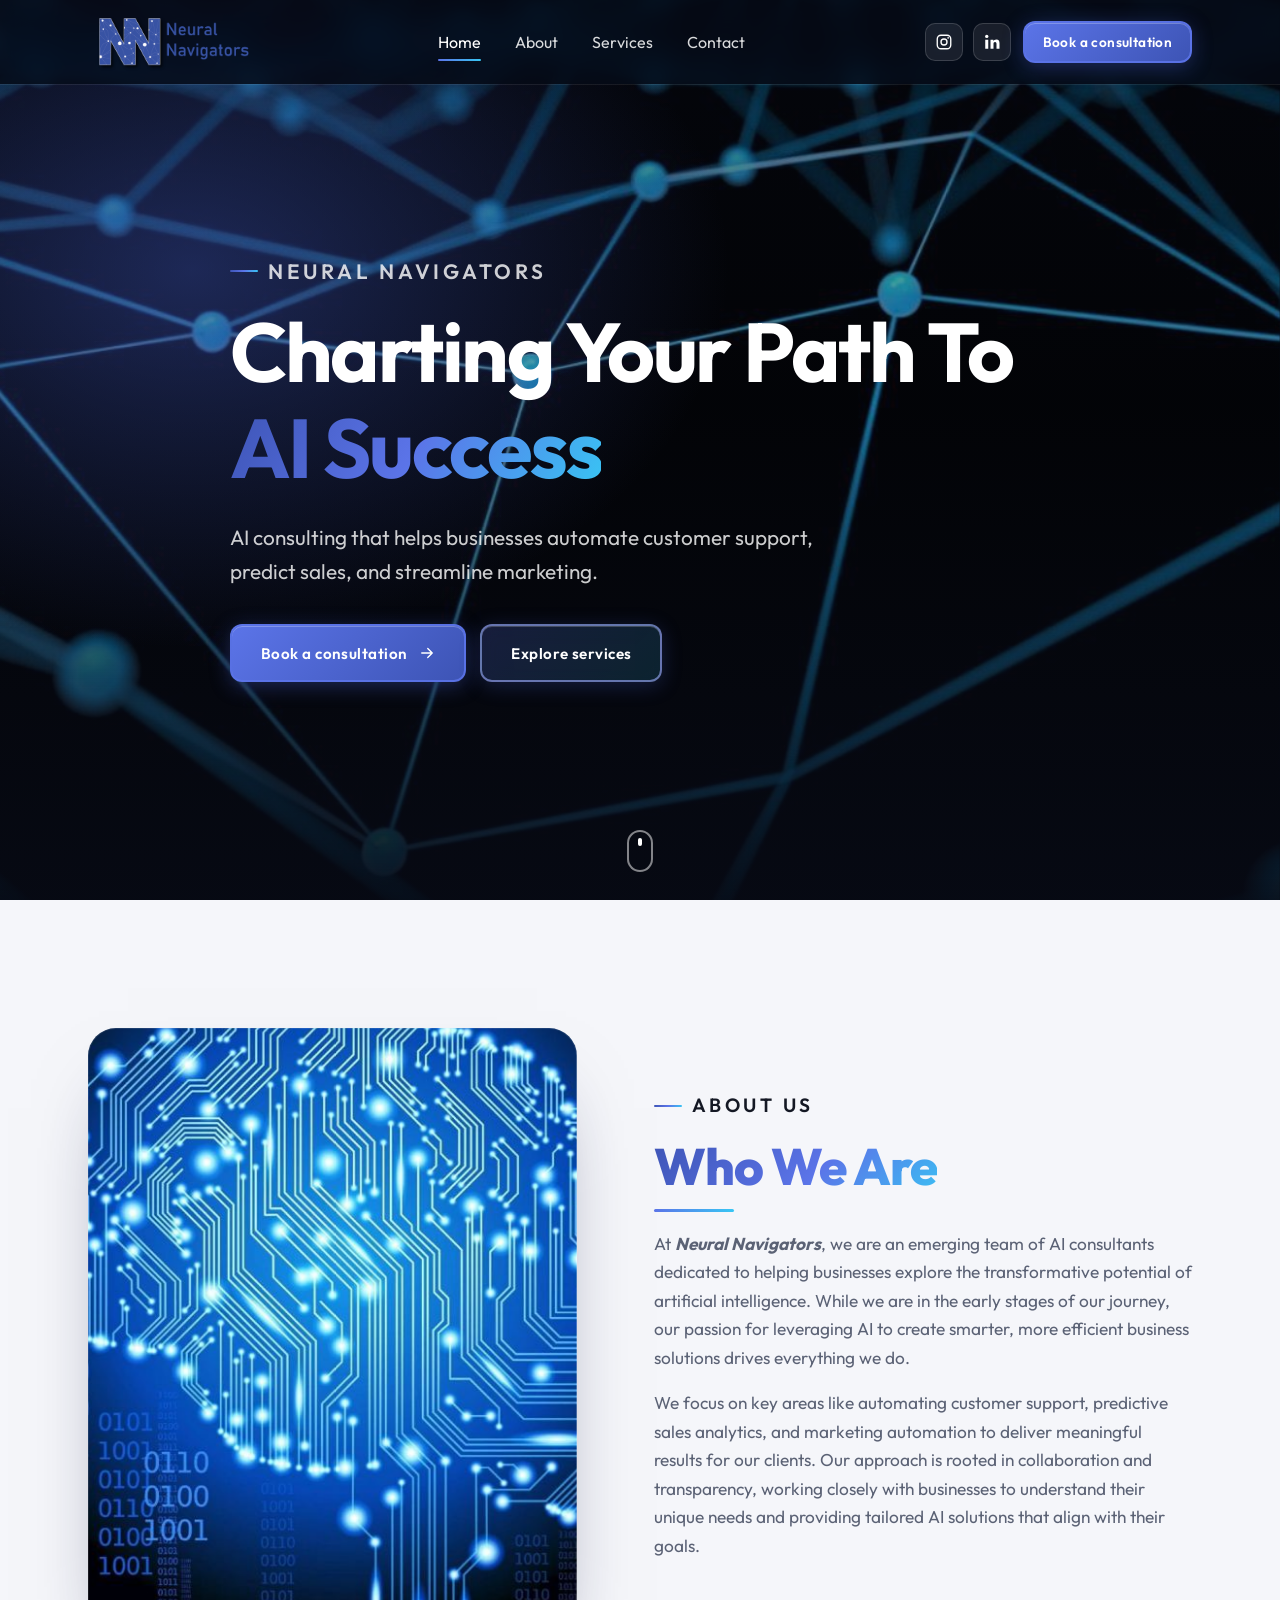
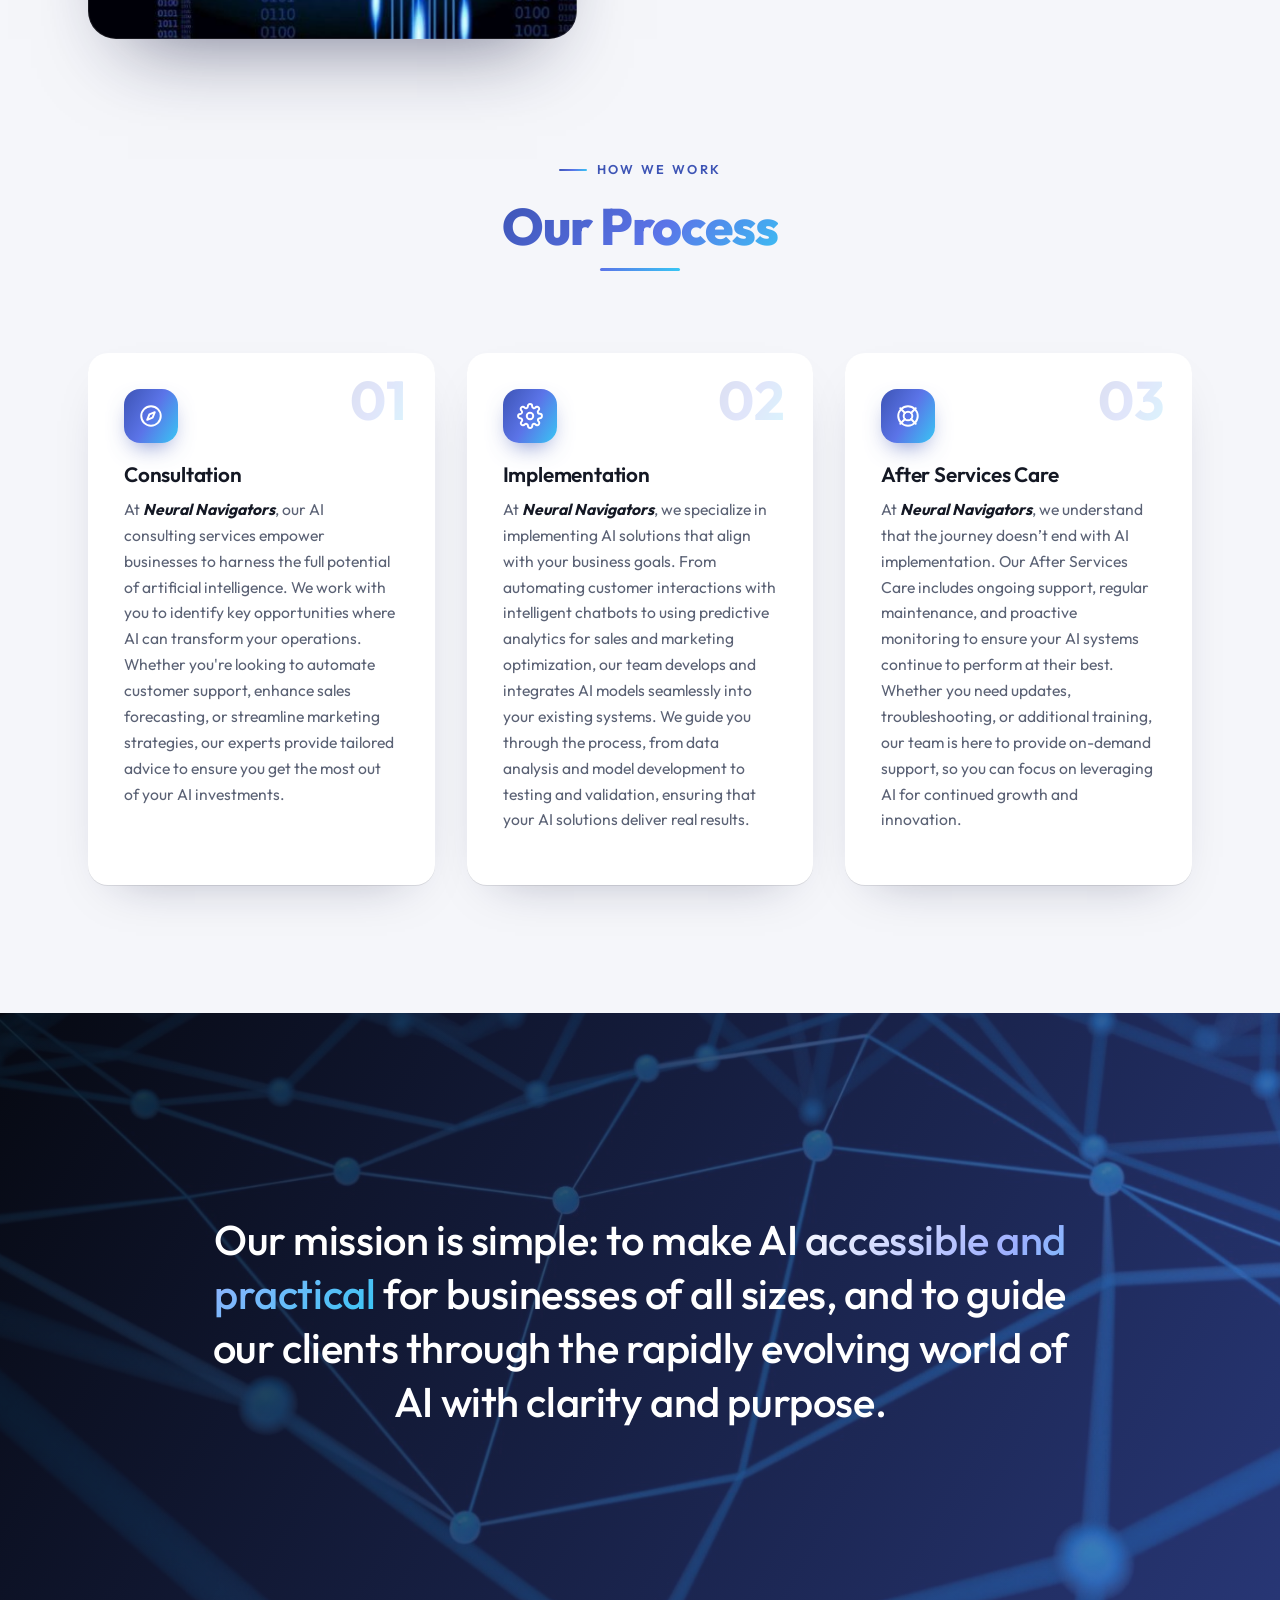
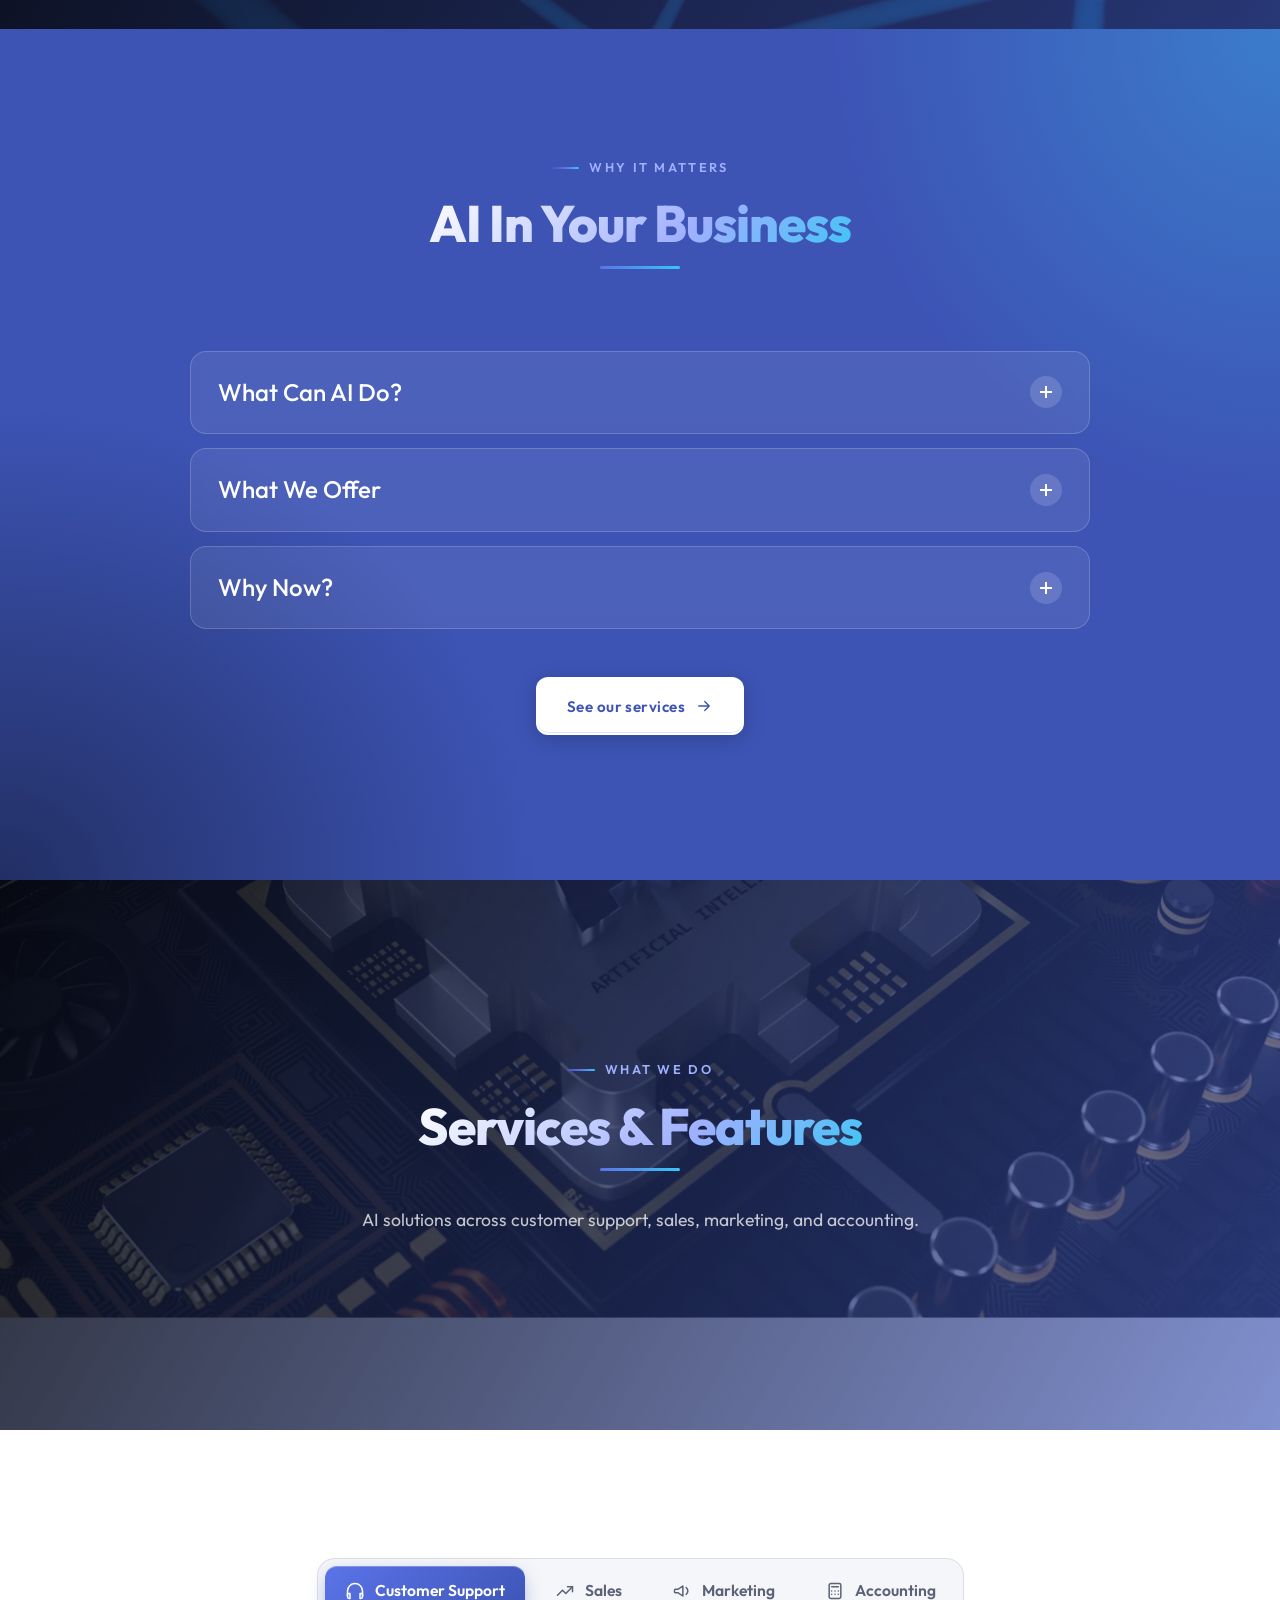
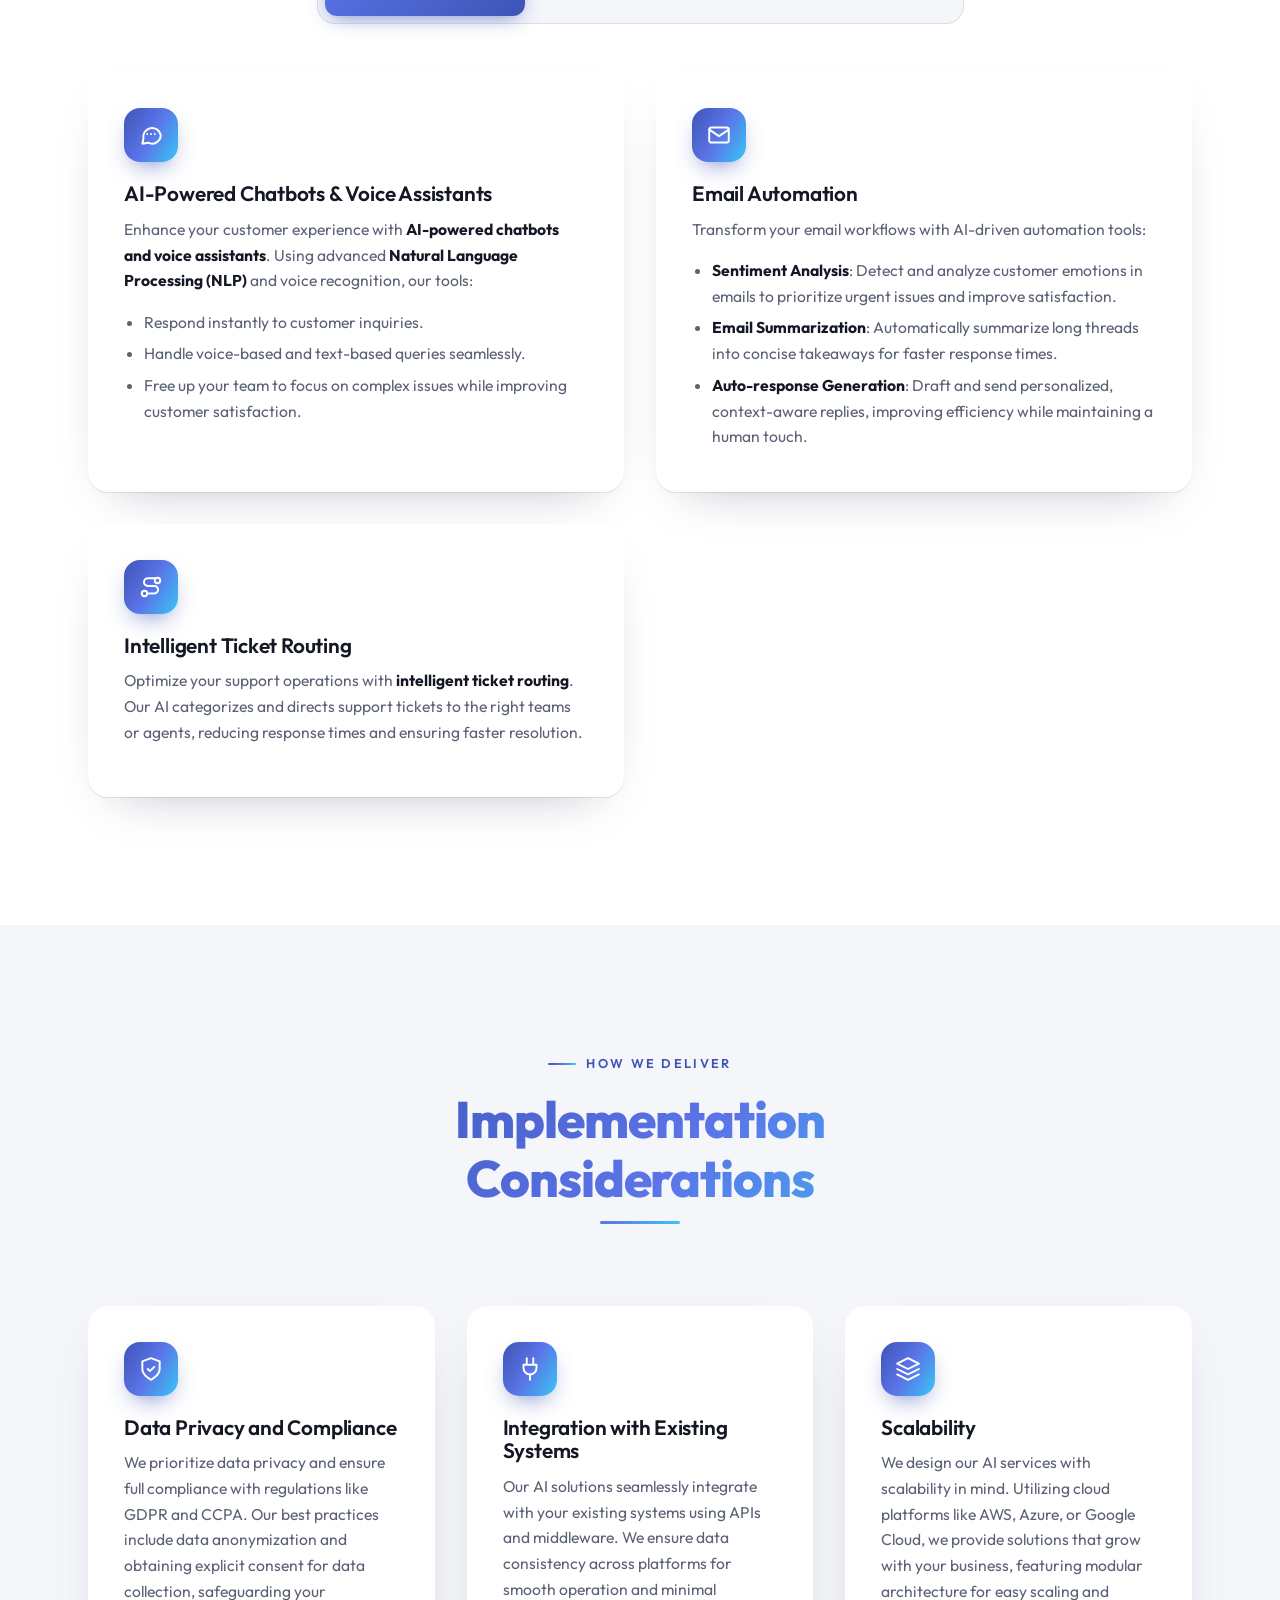
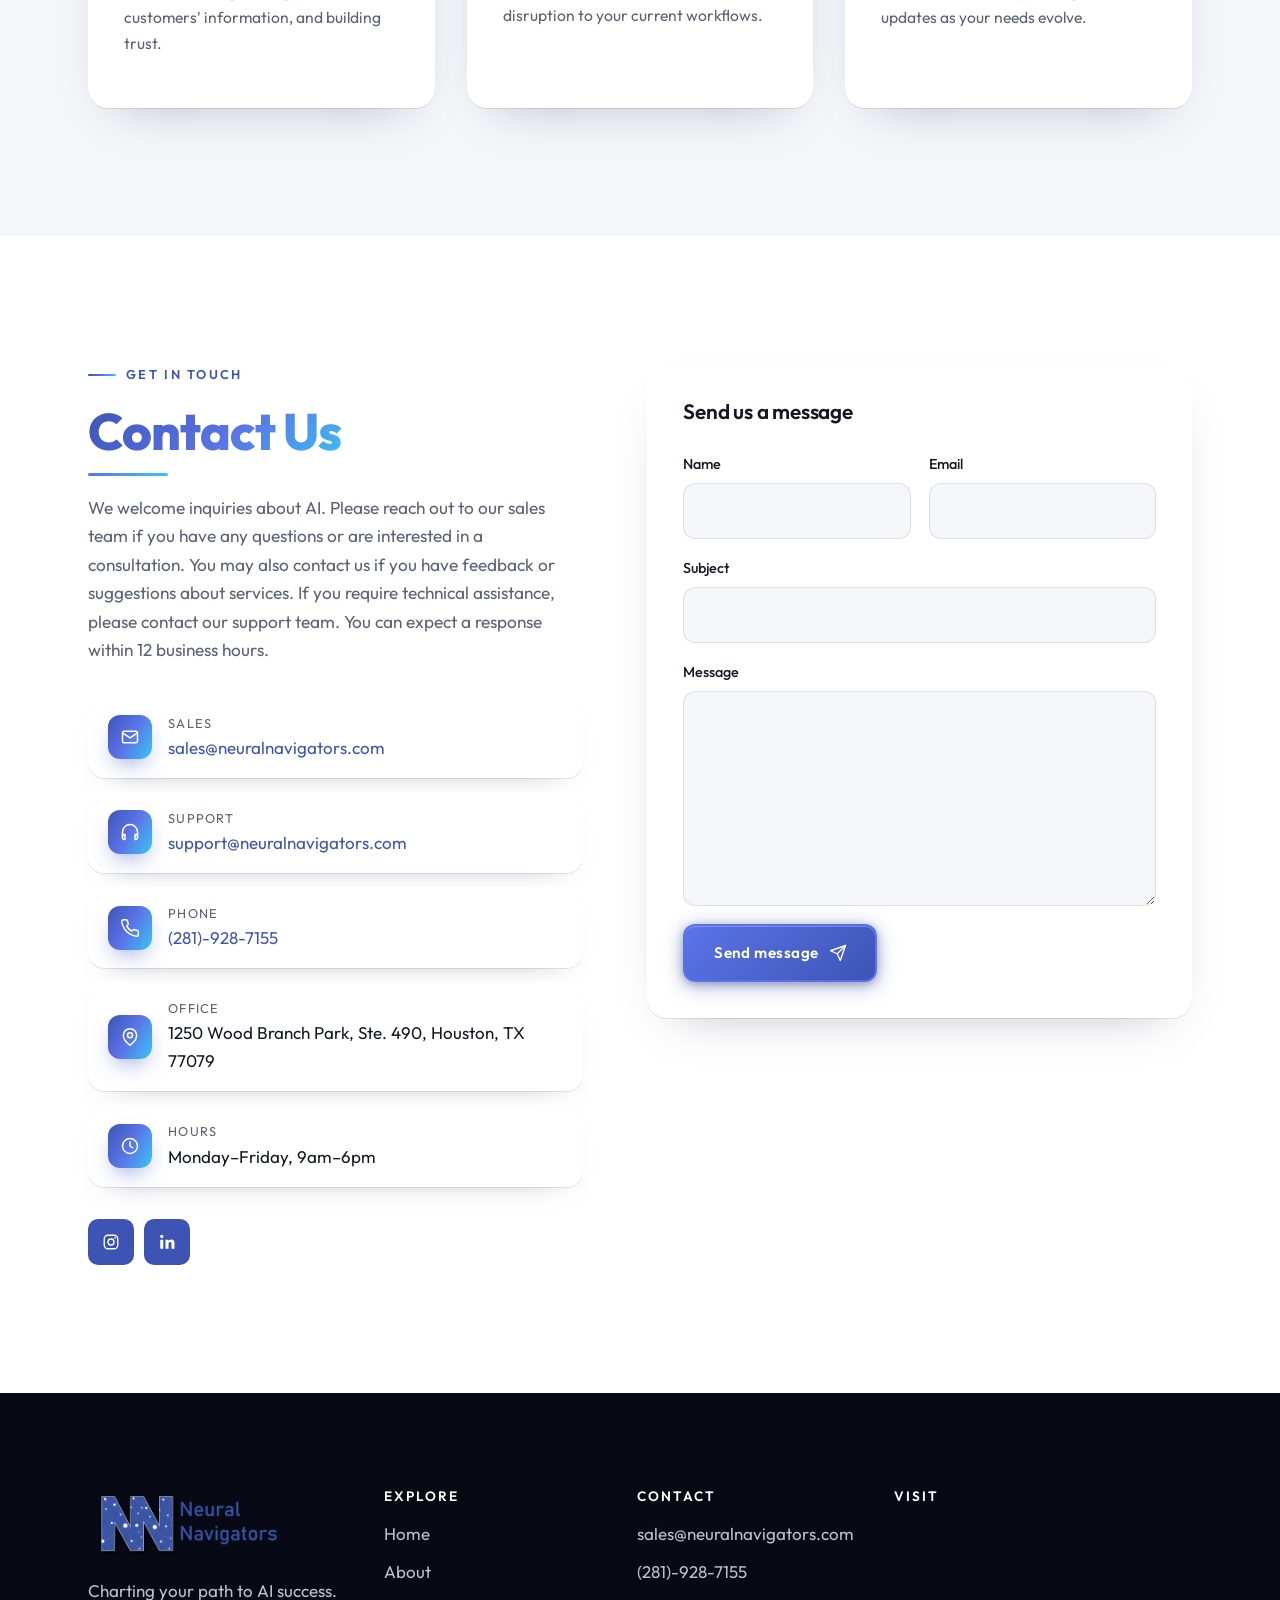
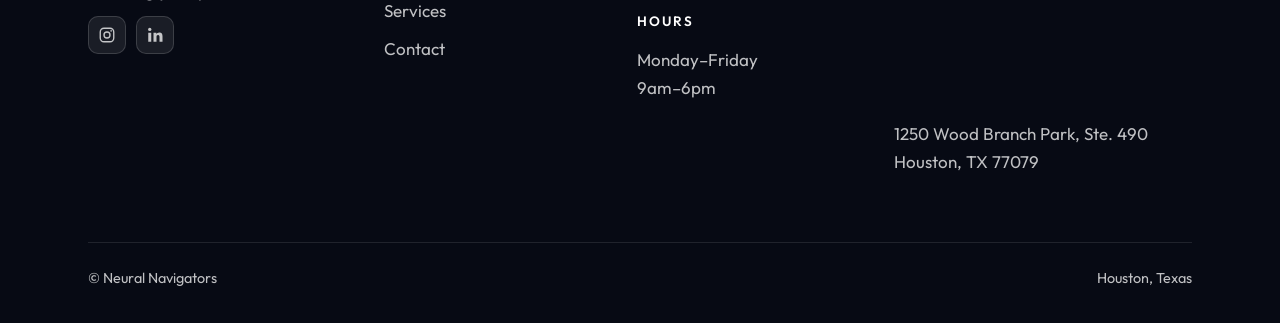
==== commit e98bc18a: "Redesign as a modern single-page site Parallax hero and image bands, scroll-reveal animations, gradi" ====
--- a/about.html
+++ b/about.html
@@ -1,76 +1,7 @@
 <!doctype html>
-<html lang="en">
-<head>
-  <meta charset="utf-8">
-  <meta name="viewport" content="width=device-width, initial-scale=1">
-  <title>About — Neural Navigators</title>
-  <meta name="description" content="Who we are: an emerging team of AI consultants making AI accessible and practical for businesses of all sizes.">
-  <link rel="icon" href="assets/img/favicon.ico" sizes="any">
-  <link rel="apple-touch-icon" href="assets/img/apple-touch-icon.png">
-  <link rel="preconnect" href="https://fonts.googleapis.com">
-  <link rel="preconnect" href="https://fonts.gstatic.com" crossorigin>
-  <link rel="stylesheet" href="https://fonts.googleapis.com/css2?family=Outfit:wght@400;500;700&display=swap">
-  <link rel="stylesheet" href="assets/css/style.css">
-  <script type="speculationrules">{"prerender": [{"where": {"selector_matches": ".site-nav a, .btn"}, "eagerness": "moderate"}]}</script>
-</head>
-<body>
-  <a class="skip-link" href="#main">Skip to content</a>
-
-  <header class="site-header">
-    <div class="container">
-      <button class="menu-toggle" aria-label="Open menu" aria-expanded="false" aria-controls="site-nav"><span></span><span></span><span></span></button>
-      <a class="logo" href="./"><img src="assets/img/logo.png" alt="Neural Navigators" width="900" height="319"></a>
-      <nav class="site-nav" id="site-nav" aria-label="Main">
-        <a href="./">Home</a>
-        <a href="about" aria-current="page">About</a>
-        <a href="services">Services</a>
-        <a href="contactus">Contact Us</a>
-      </nav>
-      <div class="header-actions">
-        <div class="social">
-          <a href="https://instagram.com/neuralnavigators" target="_blank" rel="noopener" aria-label="Instagram"><svg viewBox="0 0 24 24" fill="none" stroke="currentColor" stroke-width="2" aria-hidden="true"><rect x="3" y="3" width="18" height="18" rx="5"/><circle cx="12" cy="12" r="4"/><circle cx="17.5" cy="6.5" r="1.2" fill="currentColor" stroke="none"/></svg></a>
-          <a href="https://www.linkedin.com/company/neural-navigators/" target="_blank" rel="noopener" aria-label="LinkedIn"><svg viewBox="0 0 24 24" fill="currentColor" aria-hidden="true"><rect x="3" y="9" width="4" height="12"/><circle cx="5" cy="4.5" r="2.2"/><path d="M10 9h3.8v1.8c.6-1.1 2-2.1 4-2.1 3.3 0 4.2 2.1 4.2 5V21h-4v-6.3c0-1.5-.3-2.8-1.9-2.8-1.7 0-2.1 1.2-2.1 2.8V21h-4z"/></svg></a>
-        </div>
-        <a class="btn btn--light" href="contactus">Book a consultation</a>
-      </div>
-    </div>
-  </header>
-
-  <main id="main">
-    <section class="section section--light">
-      <div class="container about">
-        <img src="assets/img/about-brain.jpg" alt="Illustration of a glowing circuit-board brain" width="1200" height="756">
-        <div>
-          <h1>Who We Are</h1>
-          <p>At <strong><em>Neural Navigators</em></strong>, we are an emerging team of AI consultants dedicated to helping businesses explore the transformative potential of artificial intelligence. While we are in the early stages of our journey, our passion for leveraging AI to create smarter, more efficient business solutions drives everything we do.</p>
-          <p>We focus on key areas like automating customer support, predictive sales analytics, and marketing automation to deliver meaningful results for our clients. Our approach is rooted in collaboration and transparency, working closely with businesses to understand their unique needs and providing tailored AI solutions that align with their goals.</p>
-          <p>Our mission is simple: to make AI accessible and practical for businesses of all sizes, and to guide our clients through the rapidly evolving world of AI with clarity and purpose.</p>
-        </div>
-      </div>
-    </section>
-  </main>
-
-  <footer class="site-footer">
-    <div class="container">
-      <img class="footer-logo" src="assets/img/logo.png" alt="Neural Navigators" width="900" height="319" loading="lazy">
-      <div class="footer-grid">
-        <div>
-          <p><strong>Hours</strong><br>Monday–Friday<br>9am–6pm</p>
-        </div>
-        <div>
-          <iframe class="footer-map" title="Map to Neural Navigators" loading="lazy" referrerpolicy="no-referrer-when-downgrade"
-            src="https://maps.google.com/maps?q=1250+Wood+Branch+Park+Dr+Ste+490,+Houston,+TX+77079&amp;z=13&amp;output=embed"></iframe>
-          <p>1250 Wood Branch Park, Ste. 490<br>Houston, TX 77079</p>
-        </div>
-        <div>
-          <p><strong>Contact</strong><br>
-            <a href="mailto:cschwarz@neuralnavigators.com">sales@neuralnavigators.com</a><br>
-            <a href="tel:+12819287155">(281)-928-7155</a></p>
-        </div>
-      </div>
-    </div>
-  </footer>
-
-  <script src="assets/js/main.js" defer></script>
-</body>
-</html>
+<meta charset="utf-8">
+<title>Neural Navigators</title>
+<link rel="canonical" href="./#about">
+<meta http-equiv="refresh" content="0; url=./#about">
+<script>location.replace('./#about')</script>
+<a href="./#about">Continue to Neural Navigators</a>
